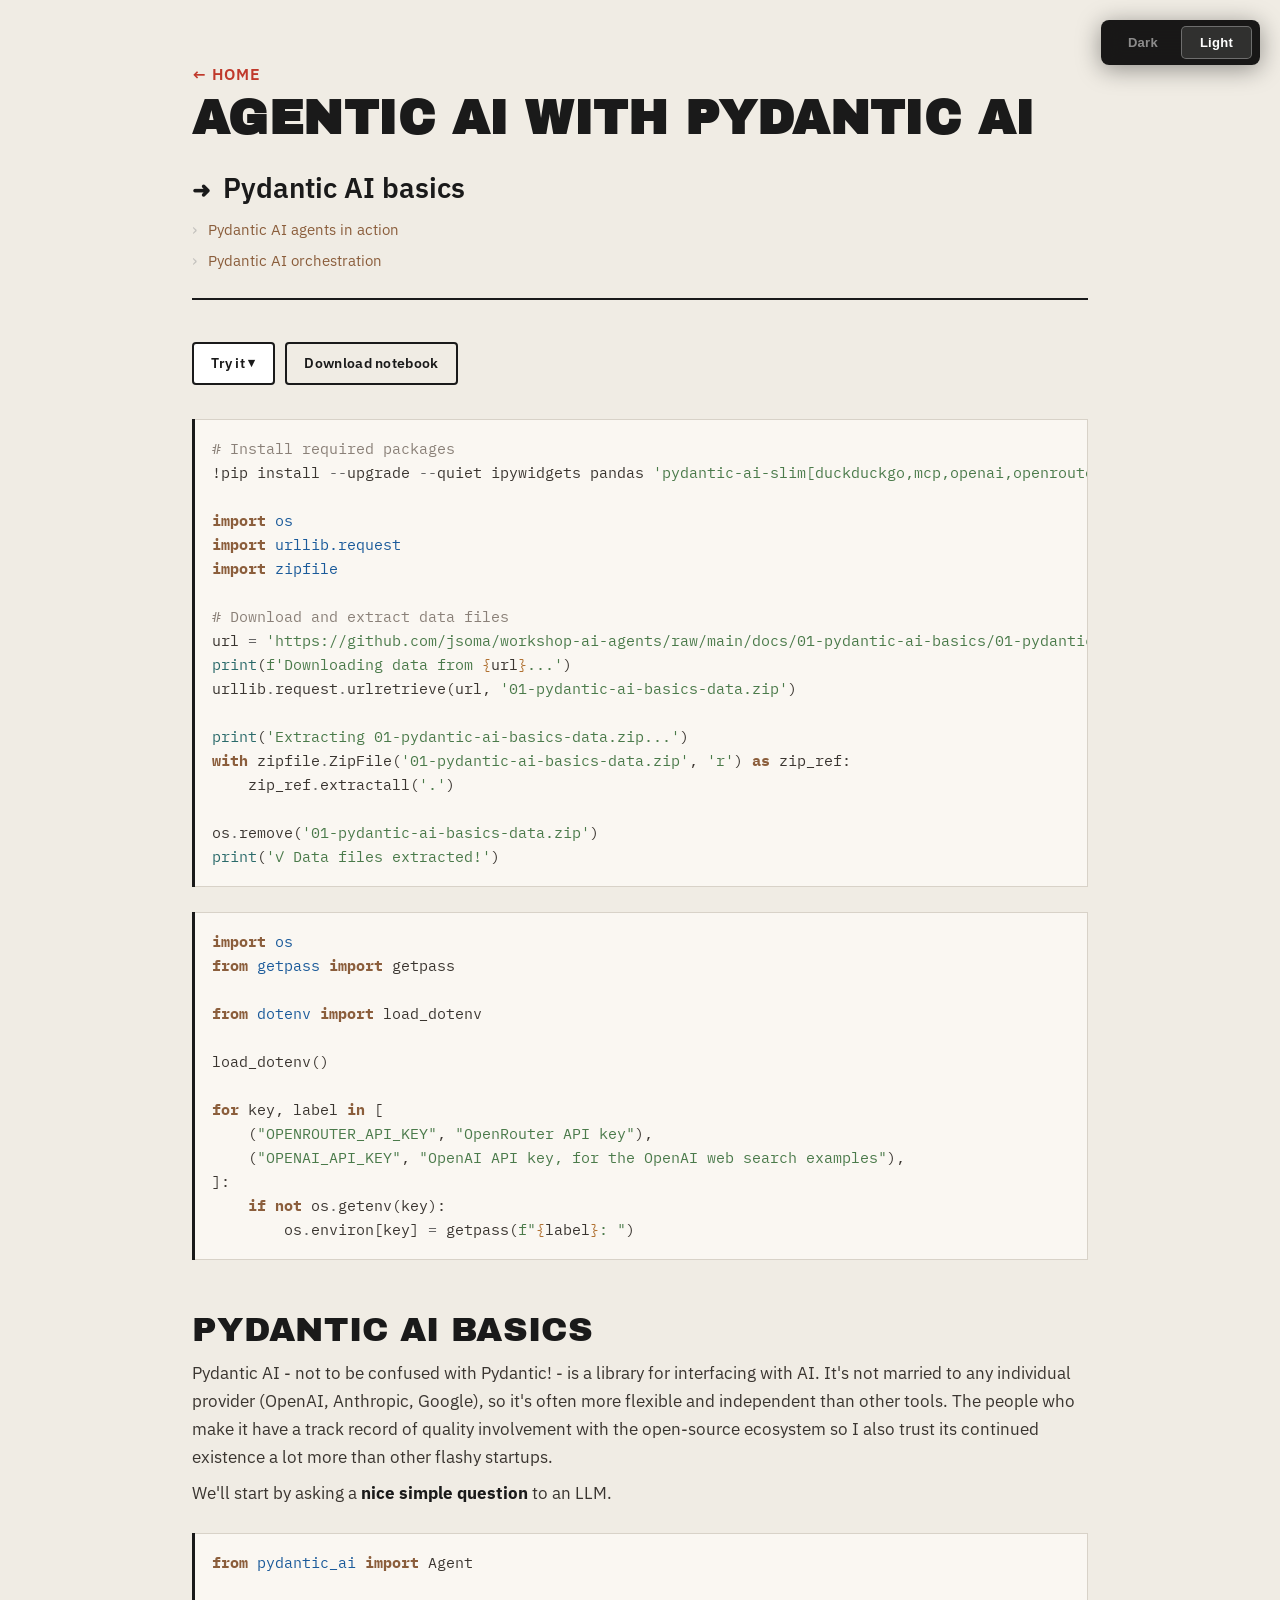
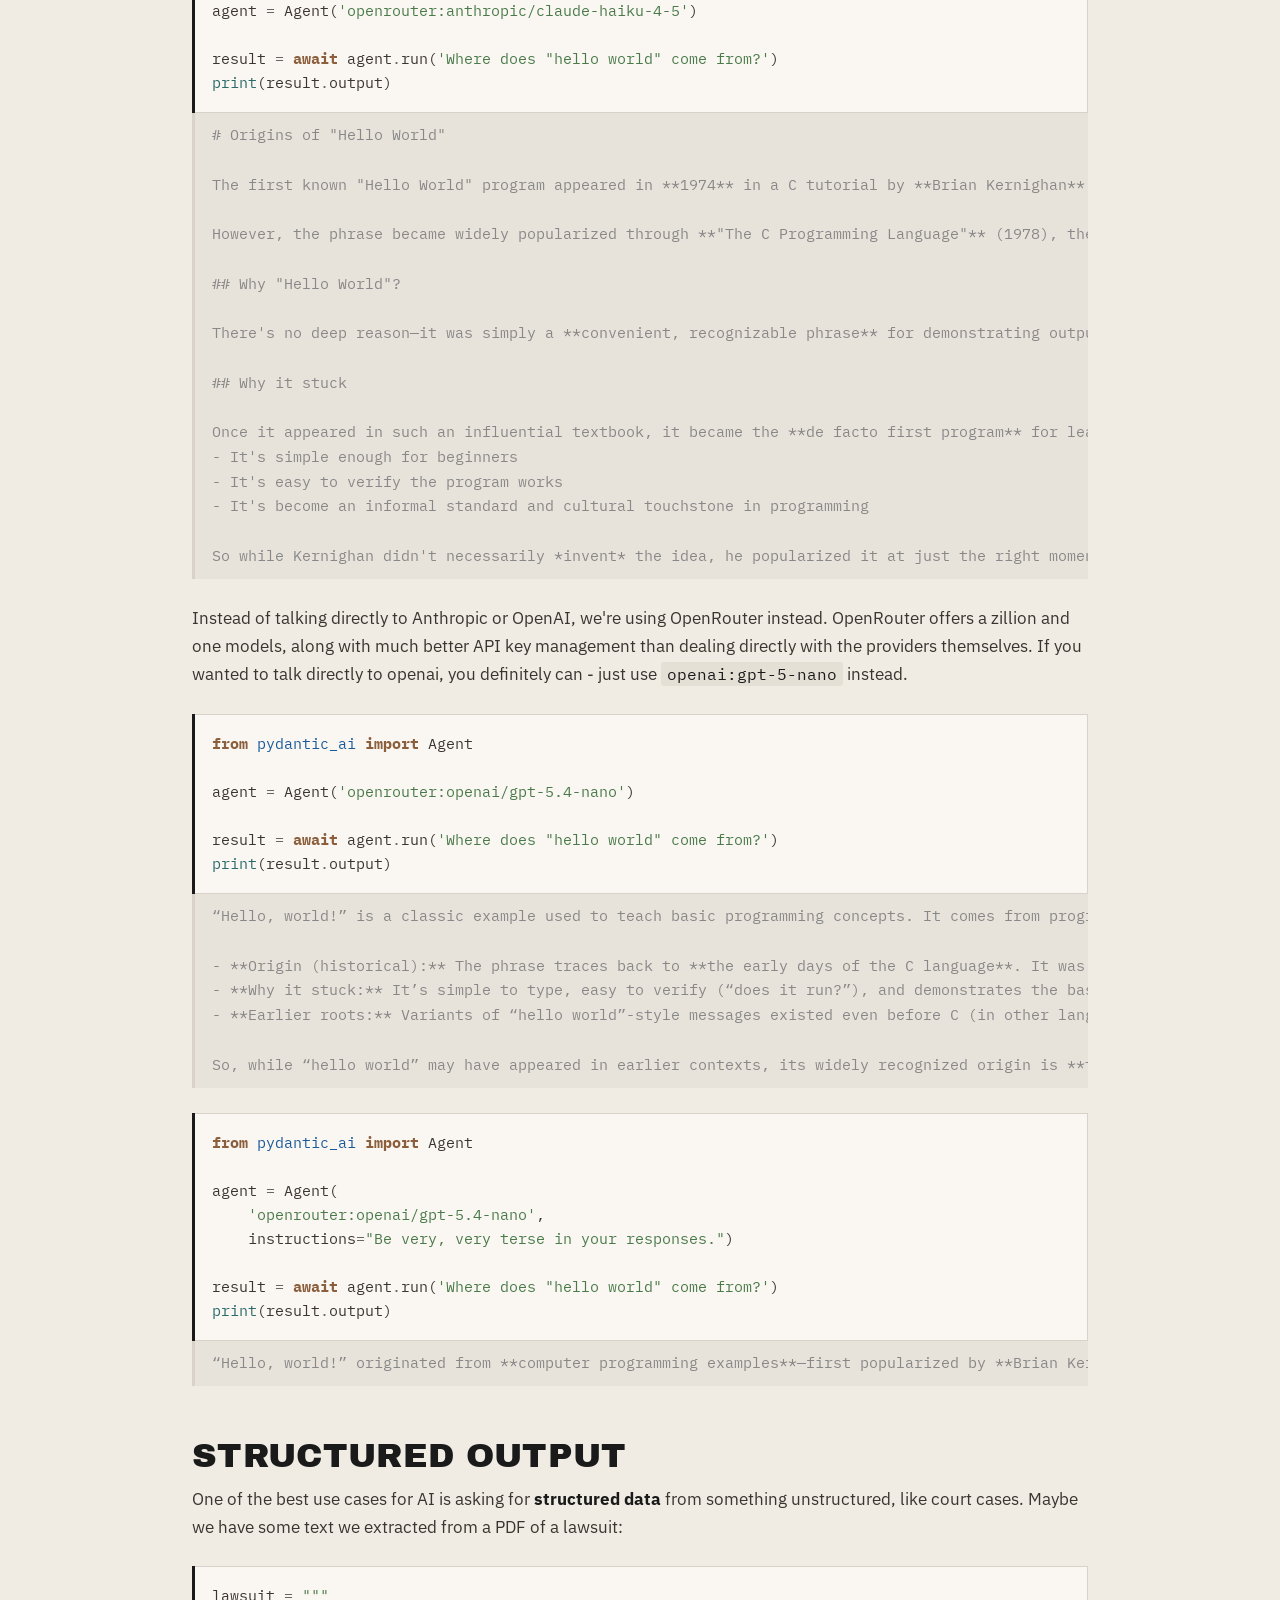
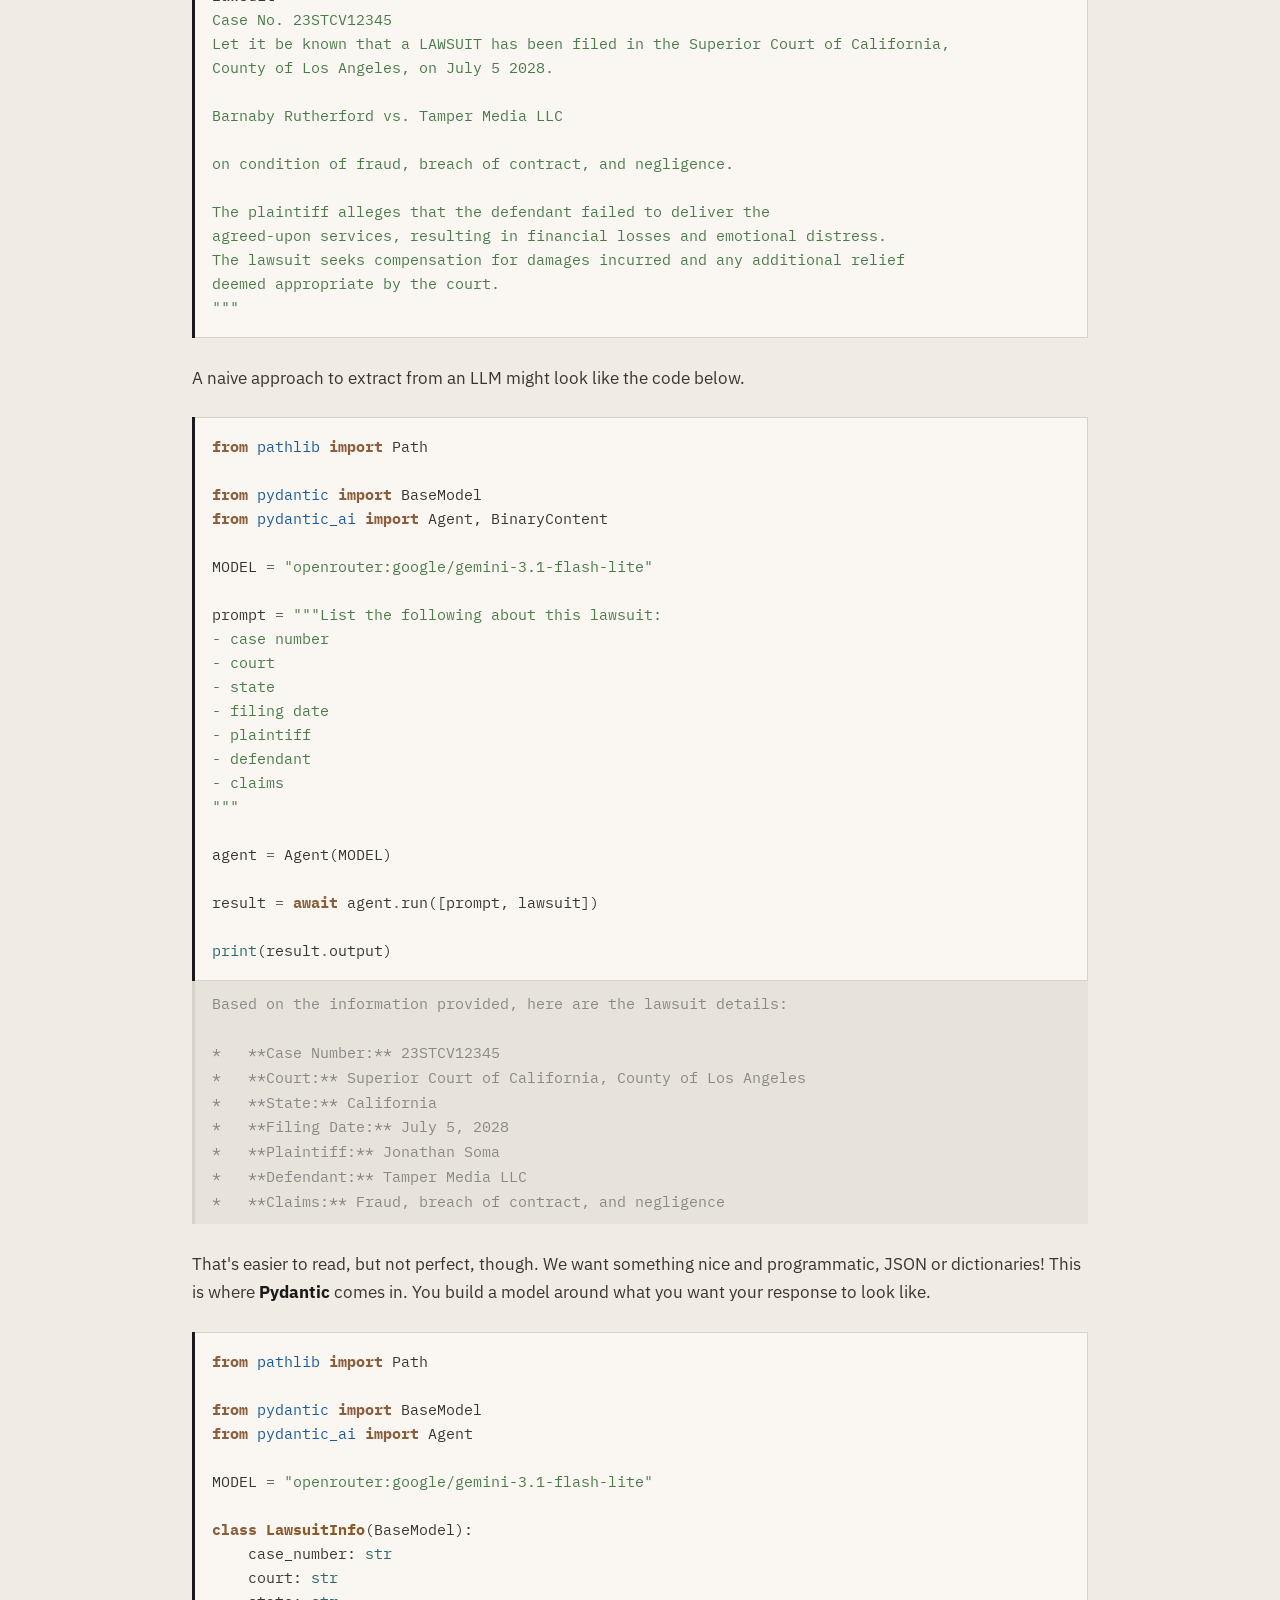
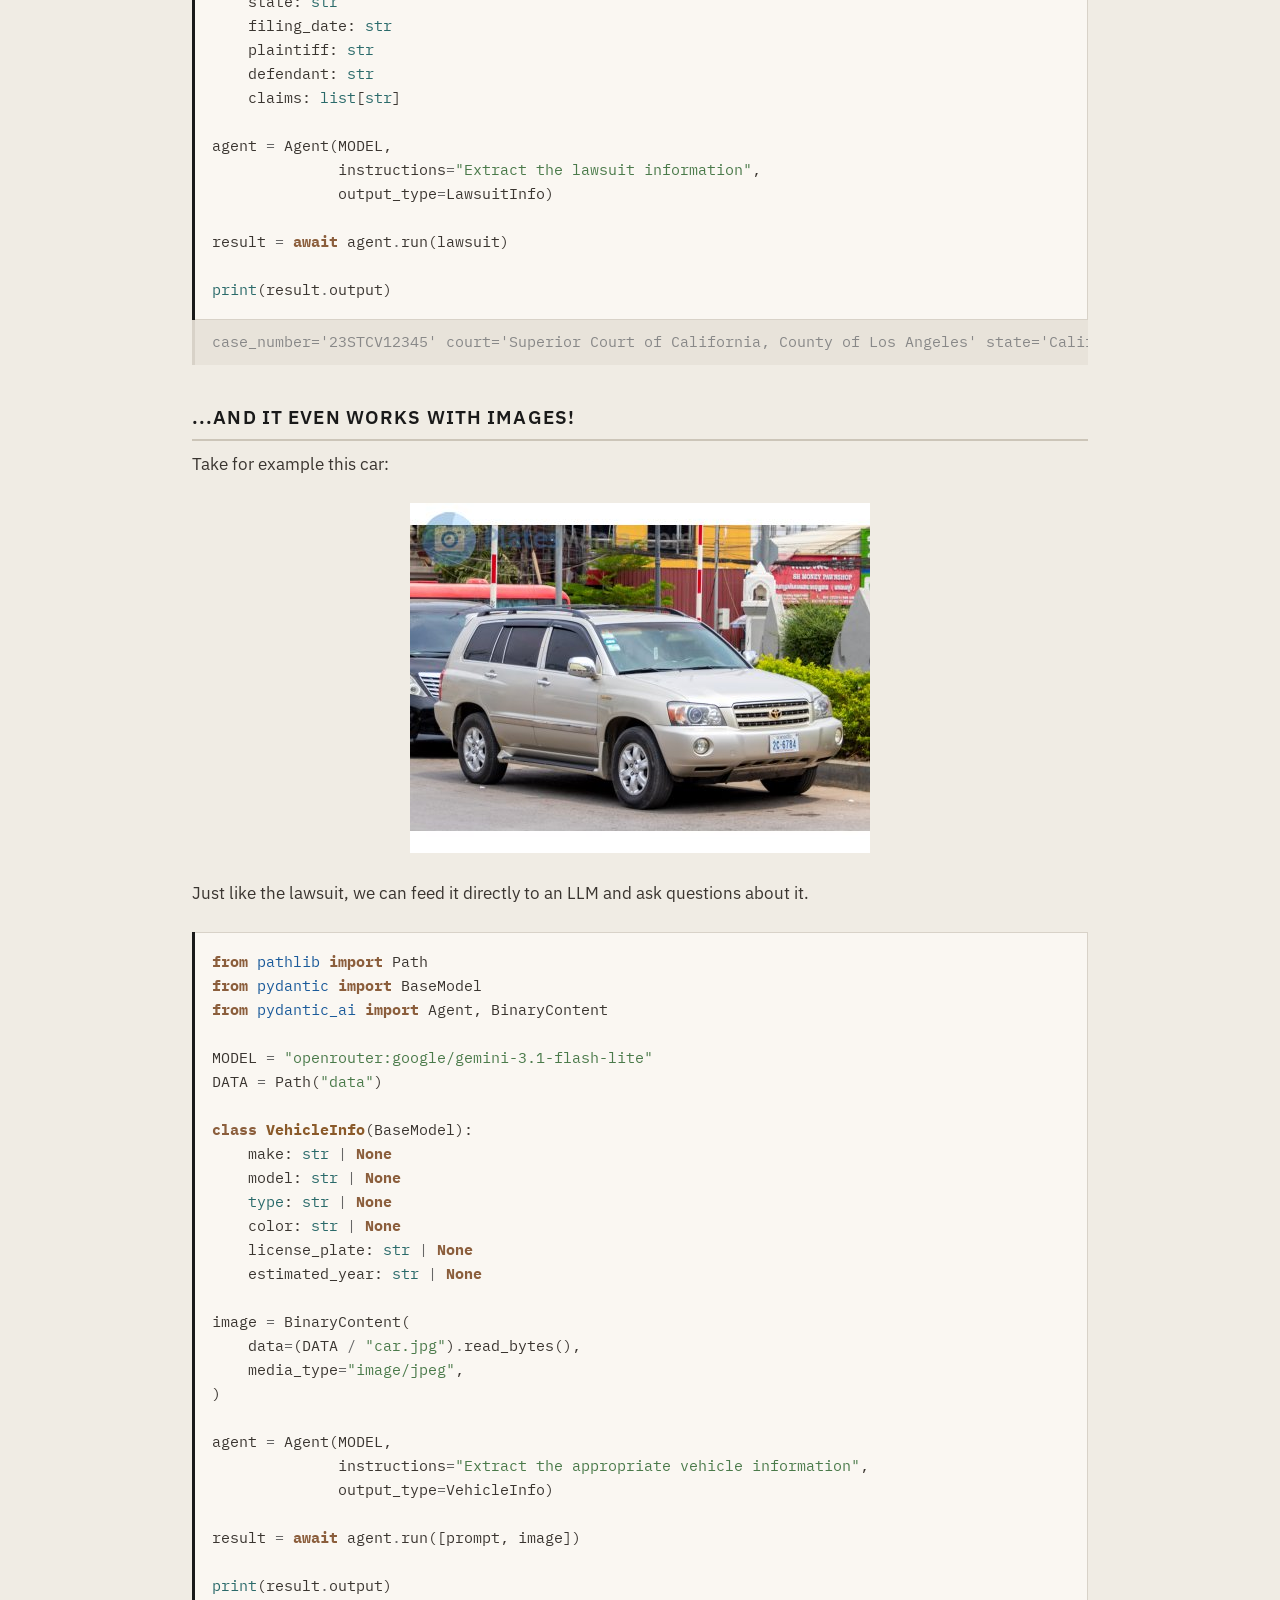
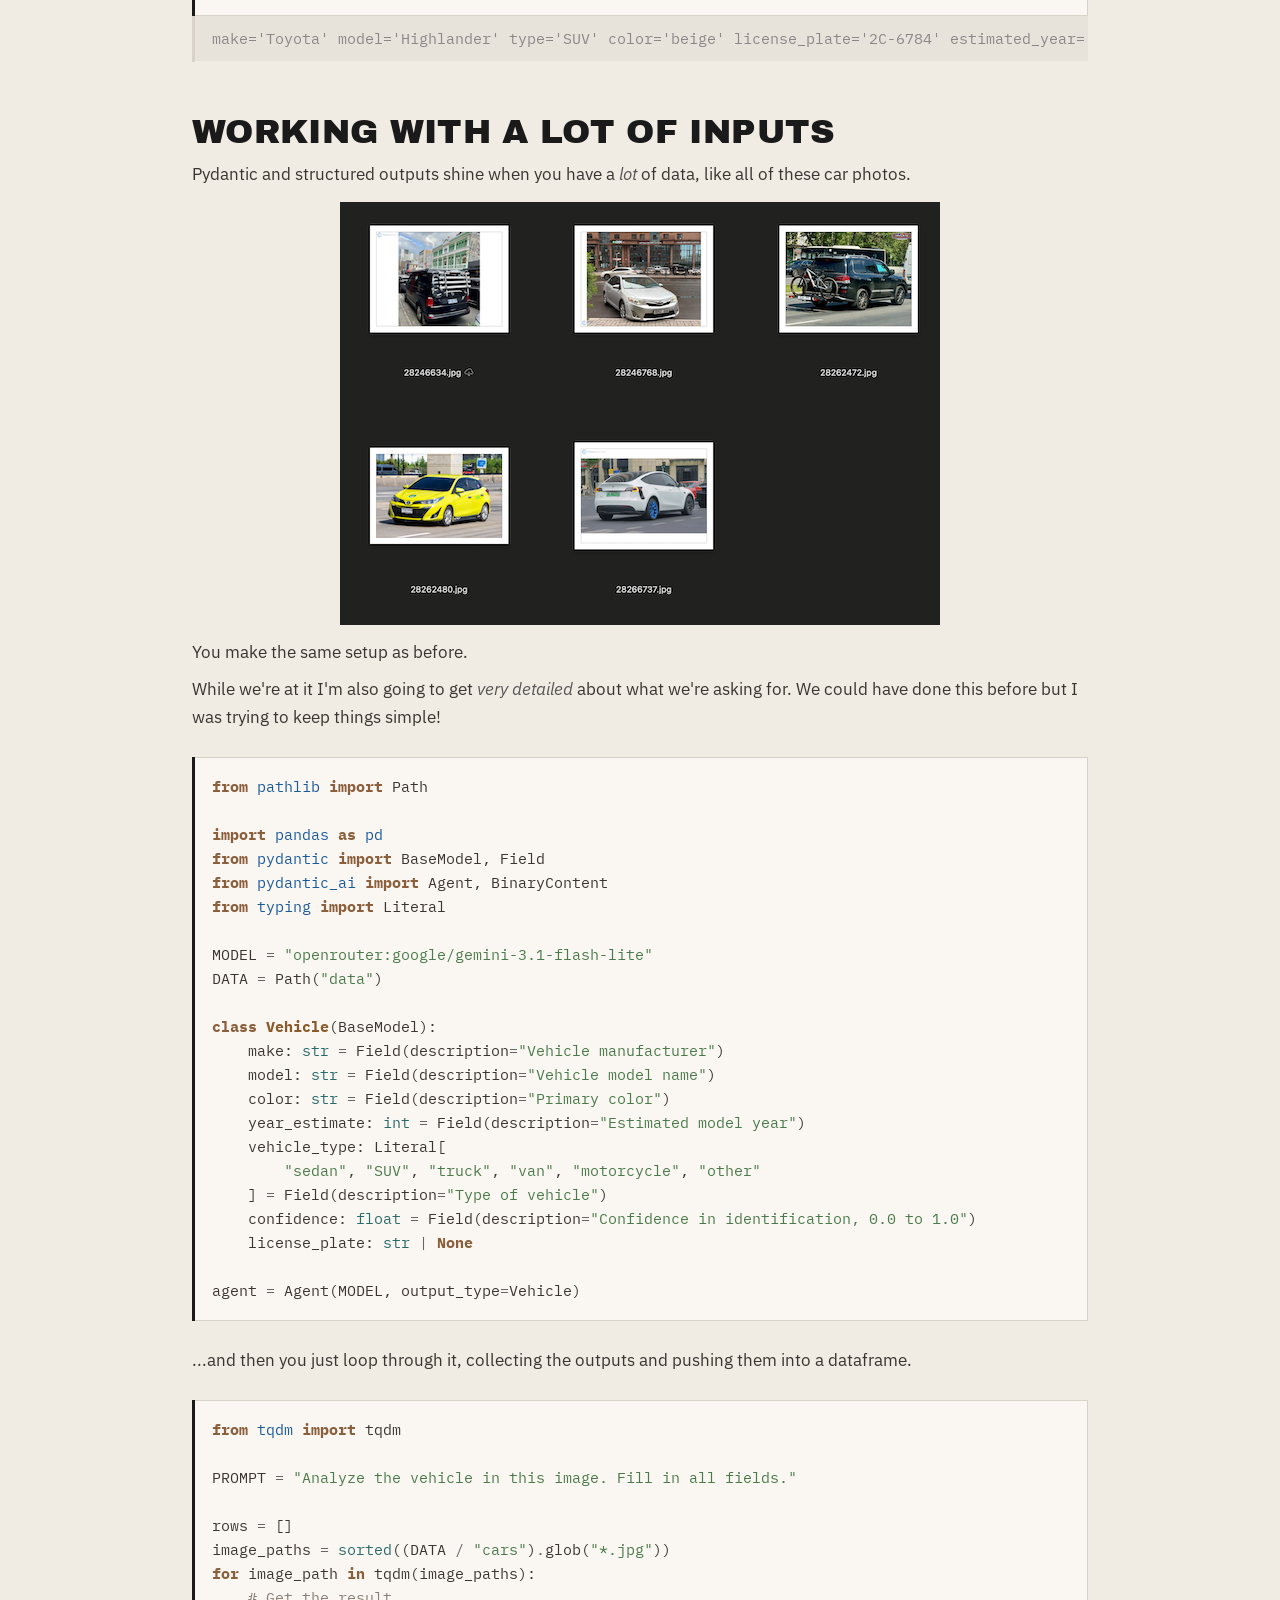
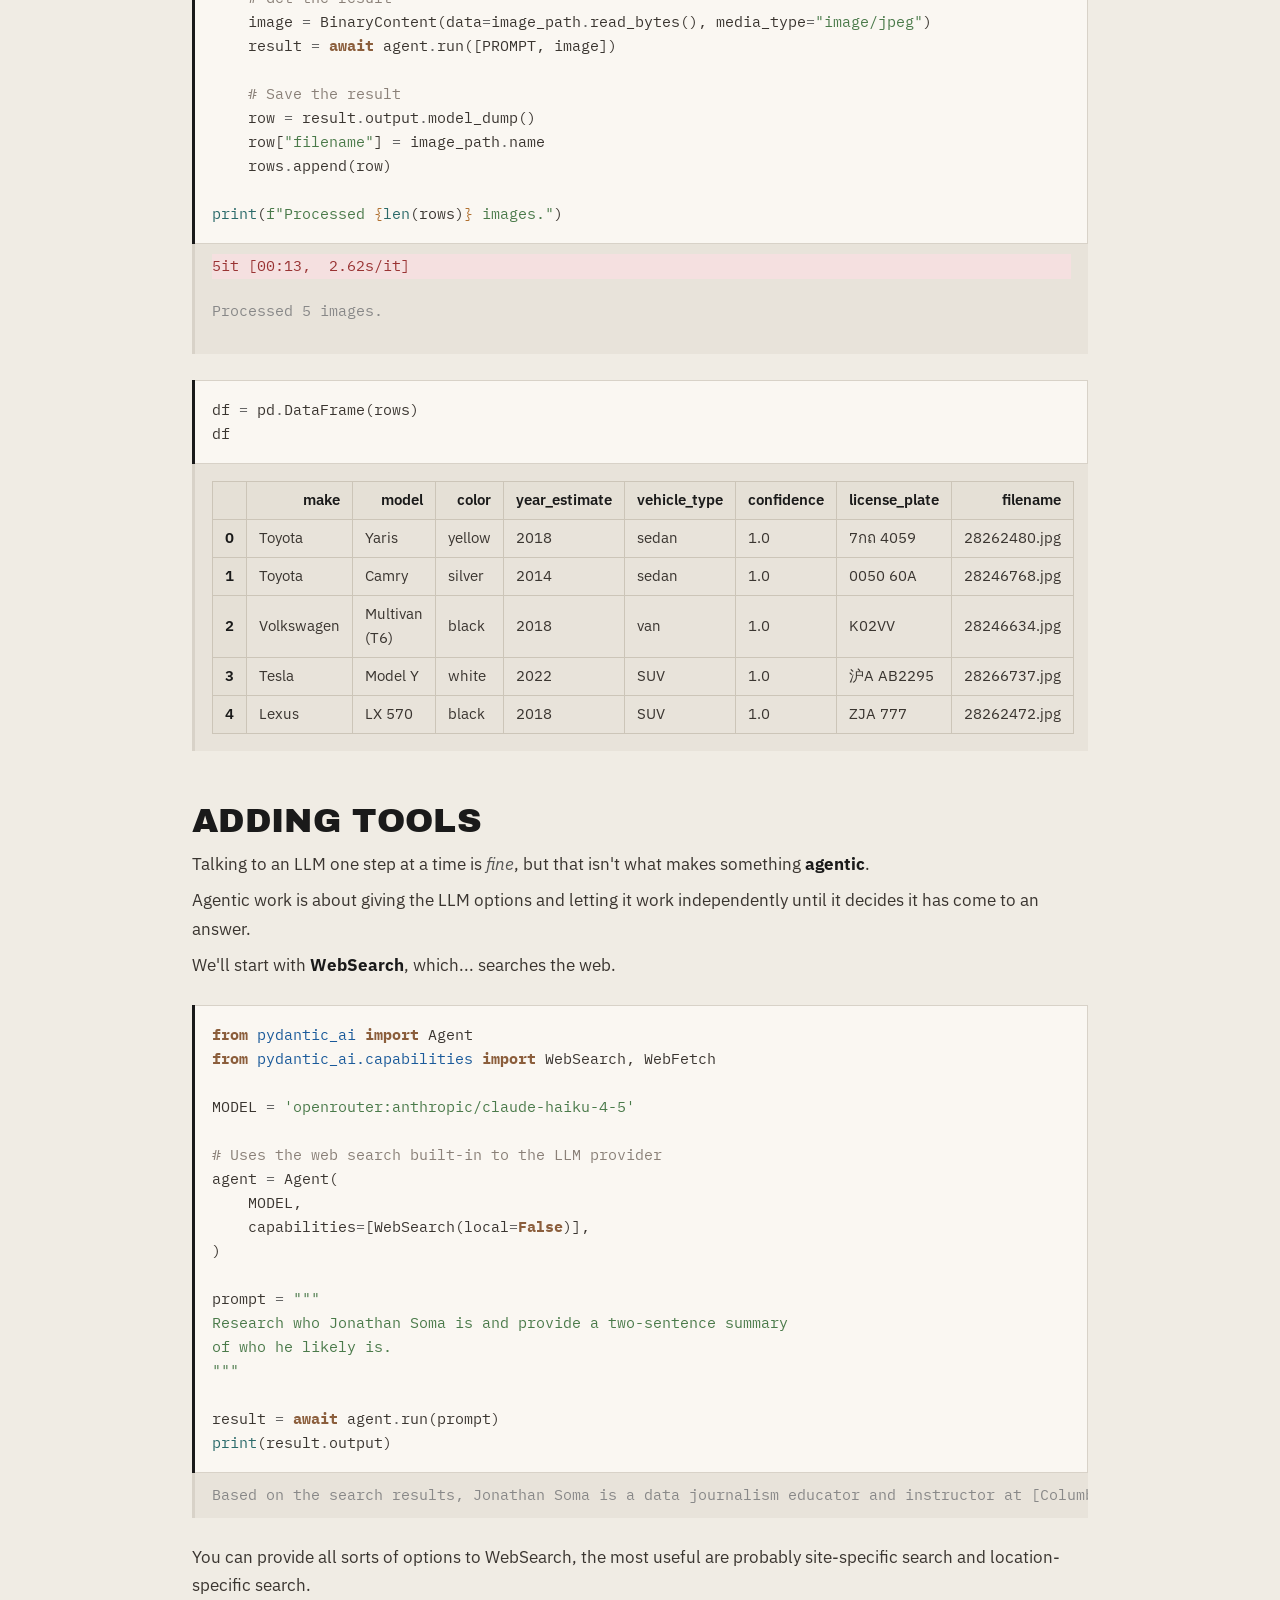
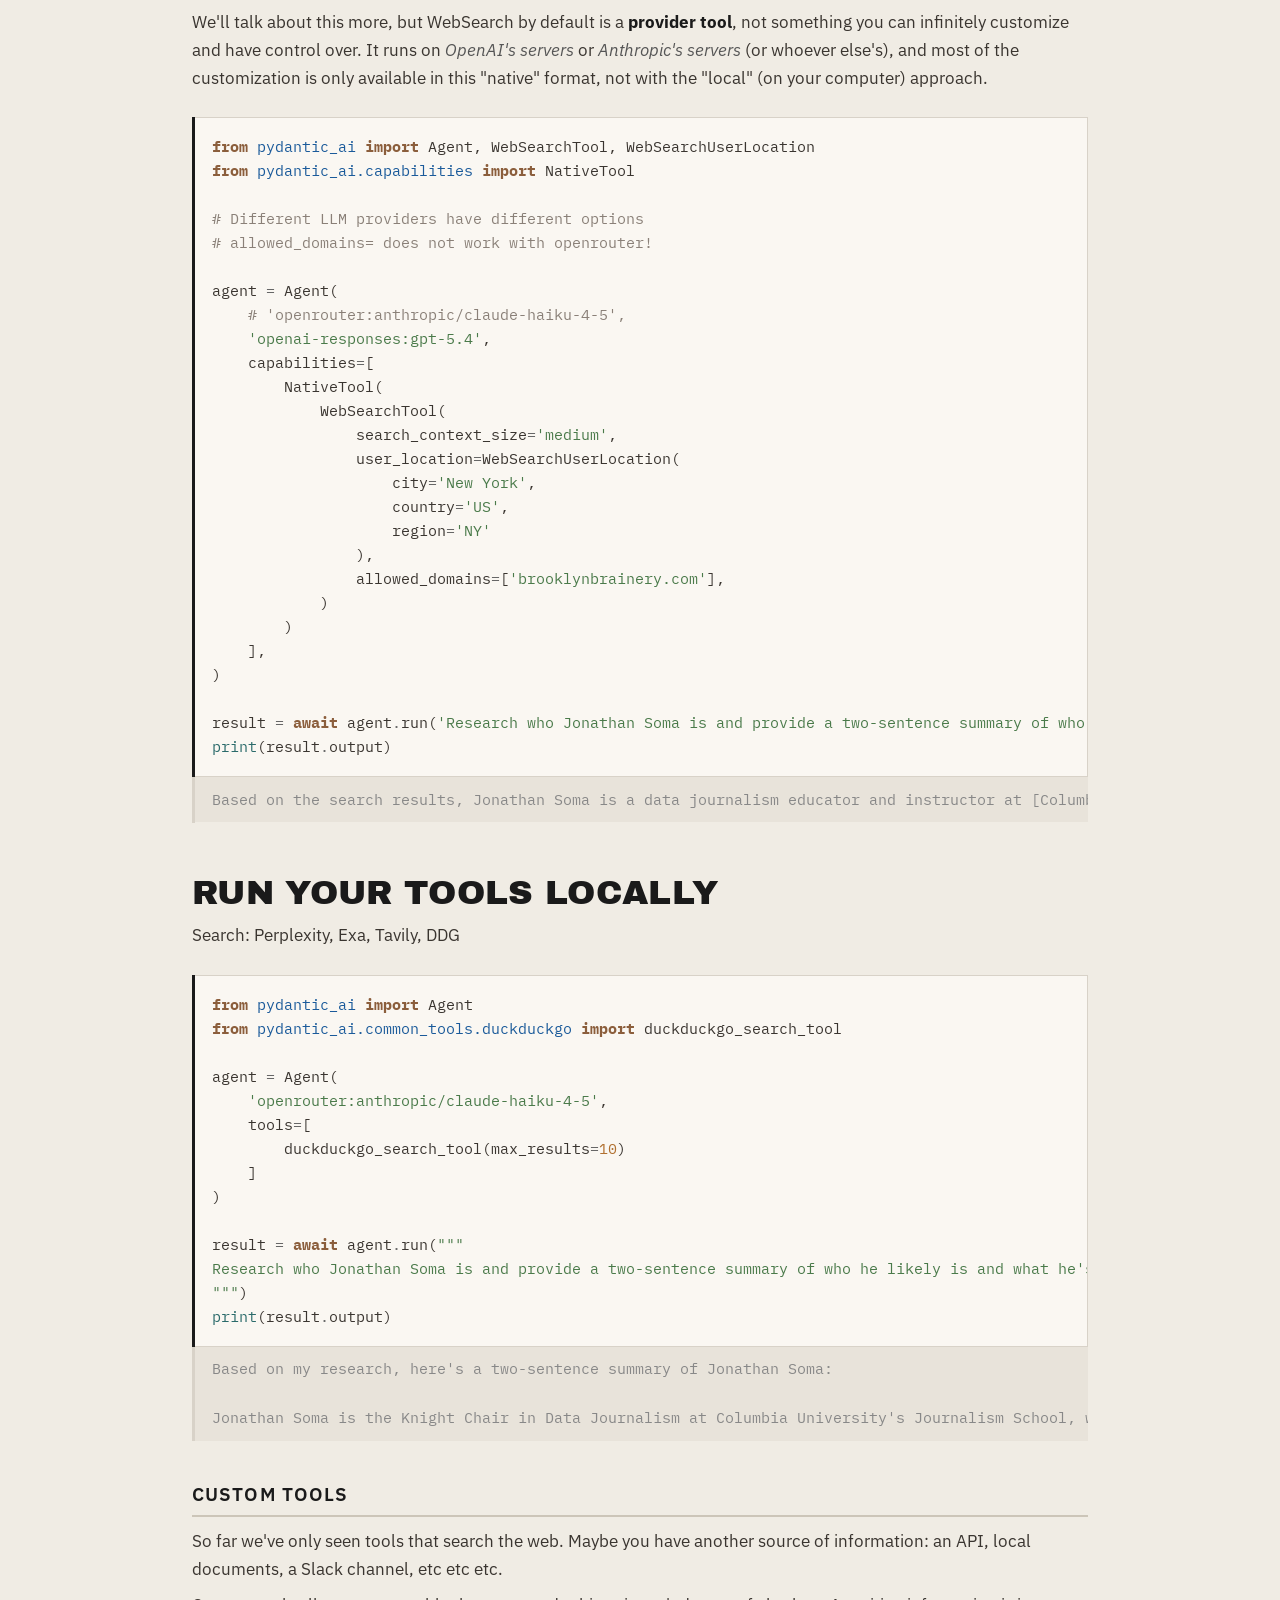
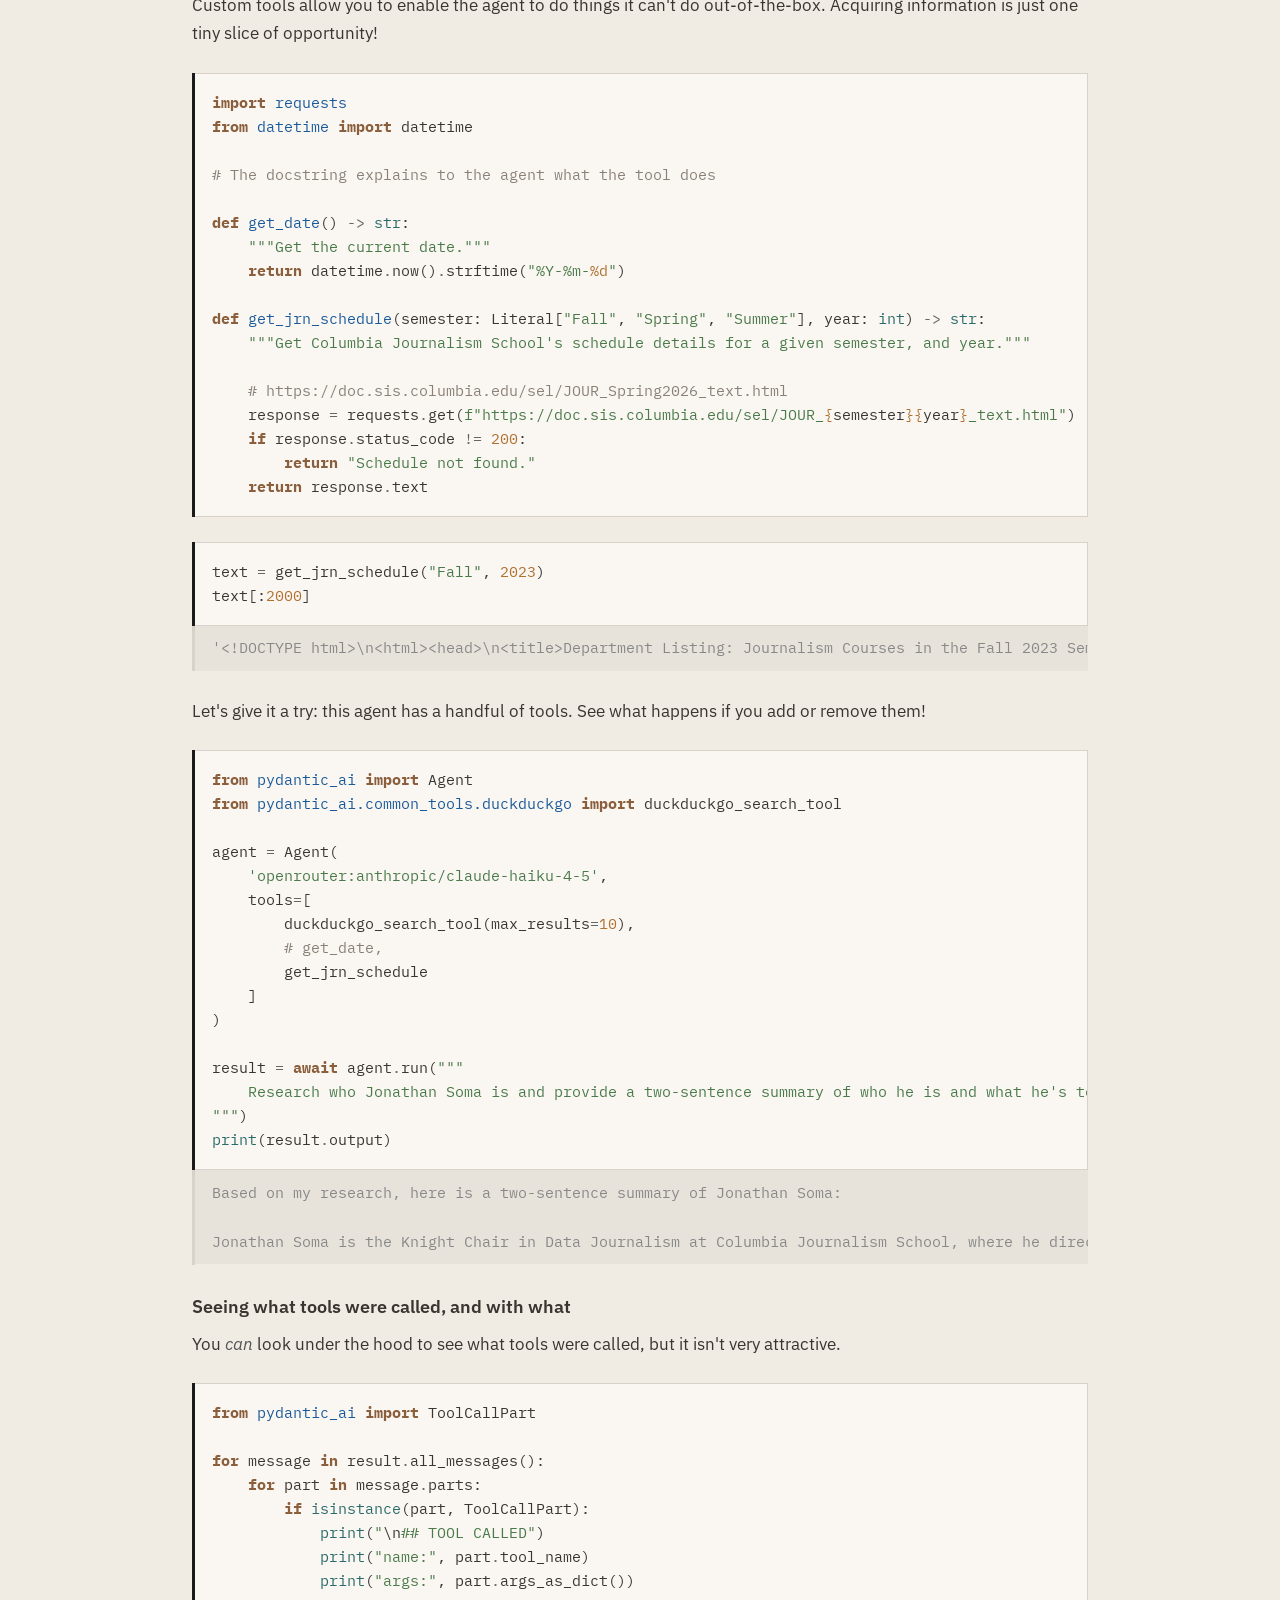
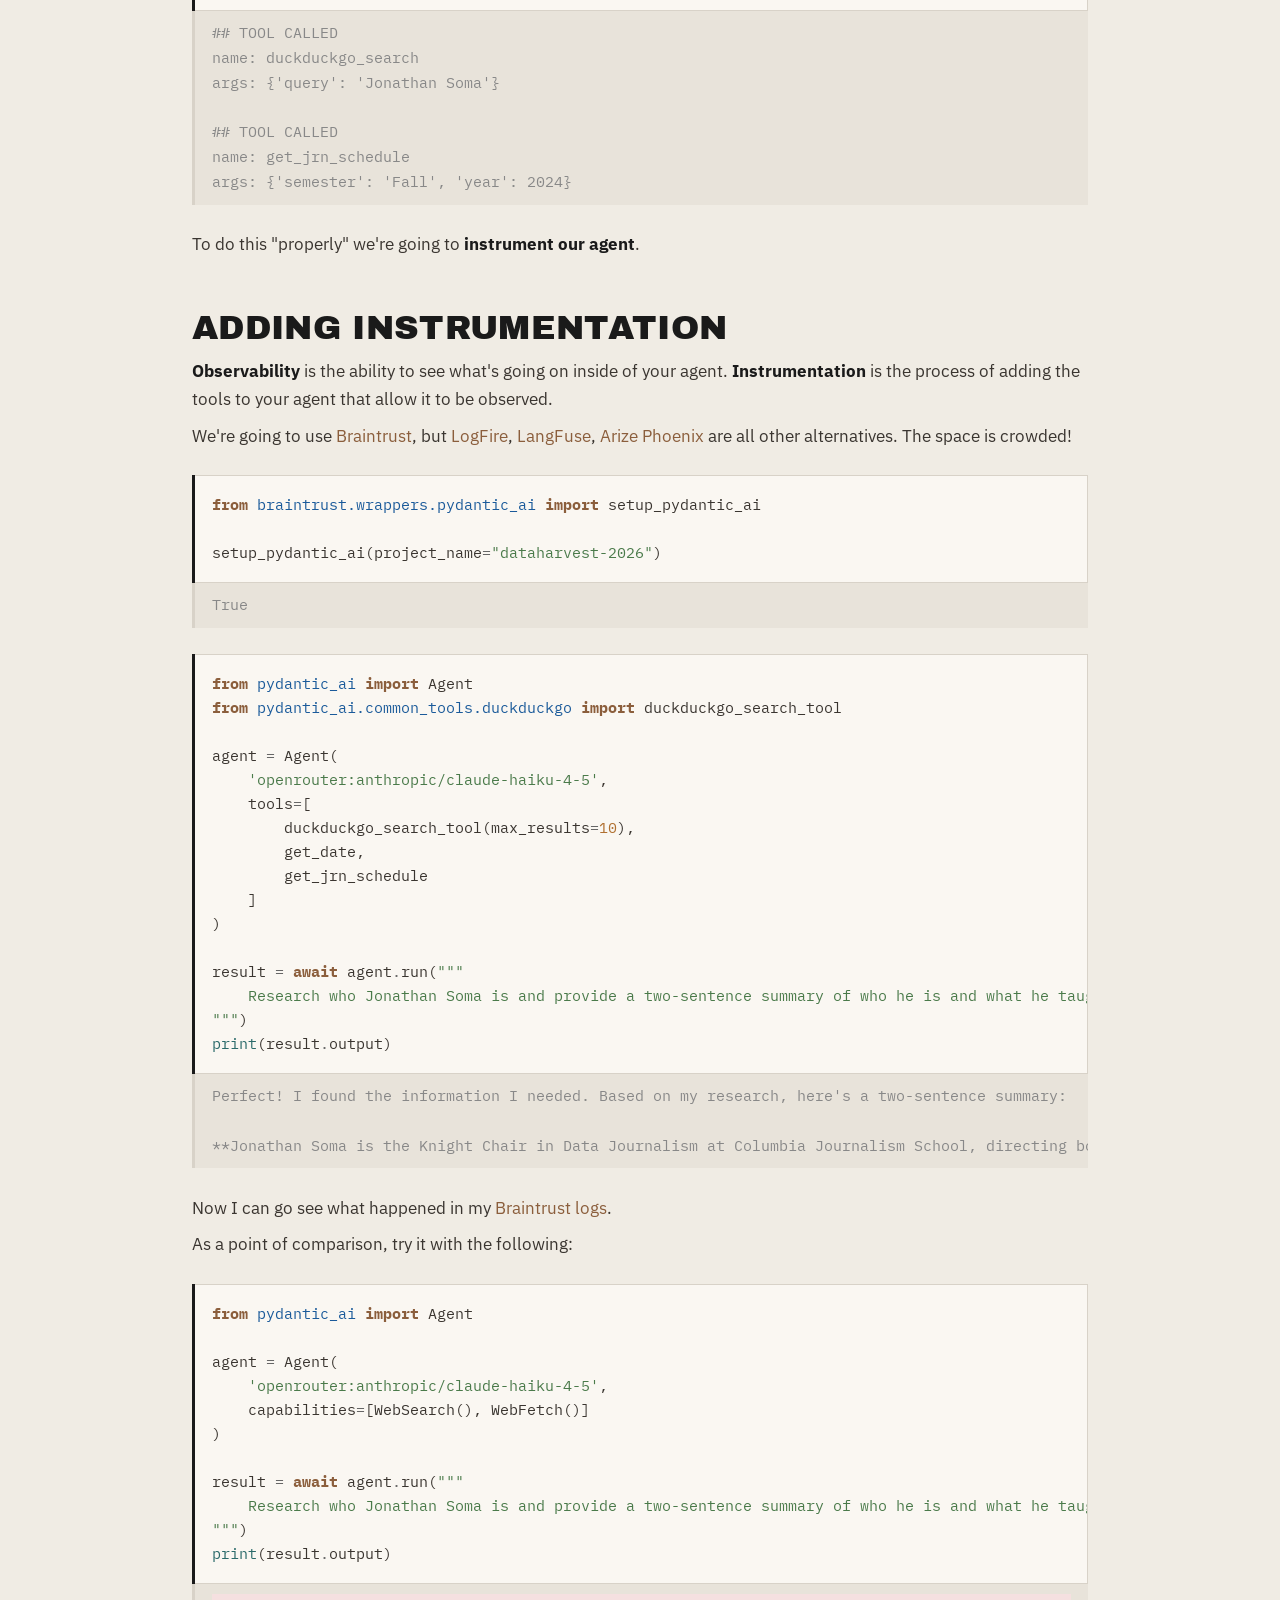
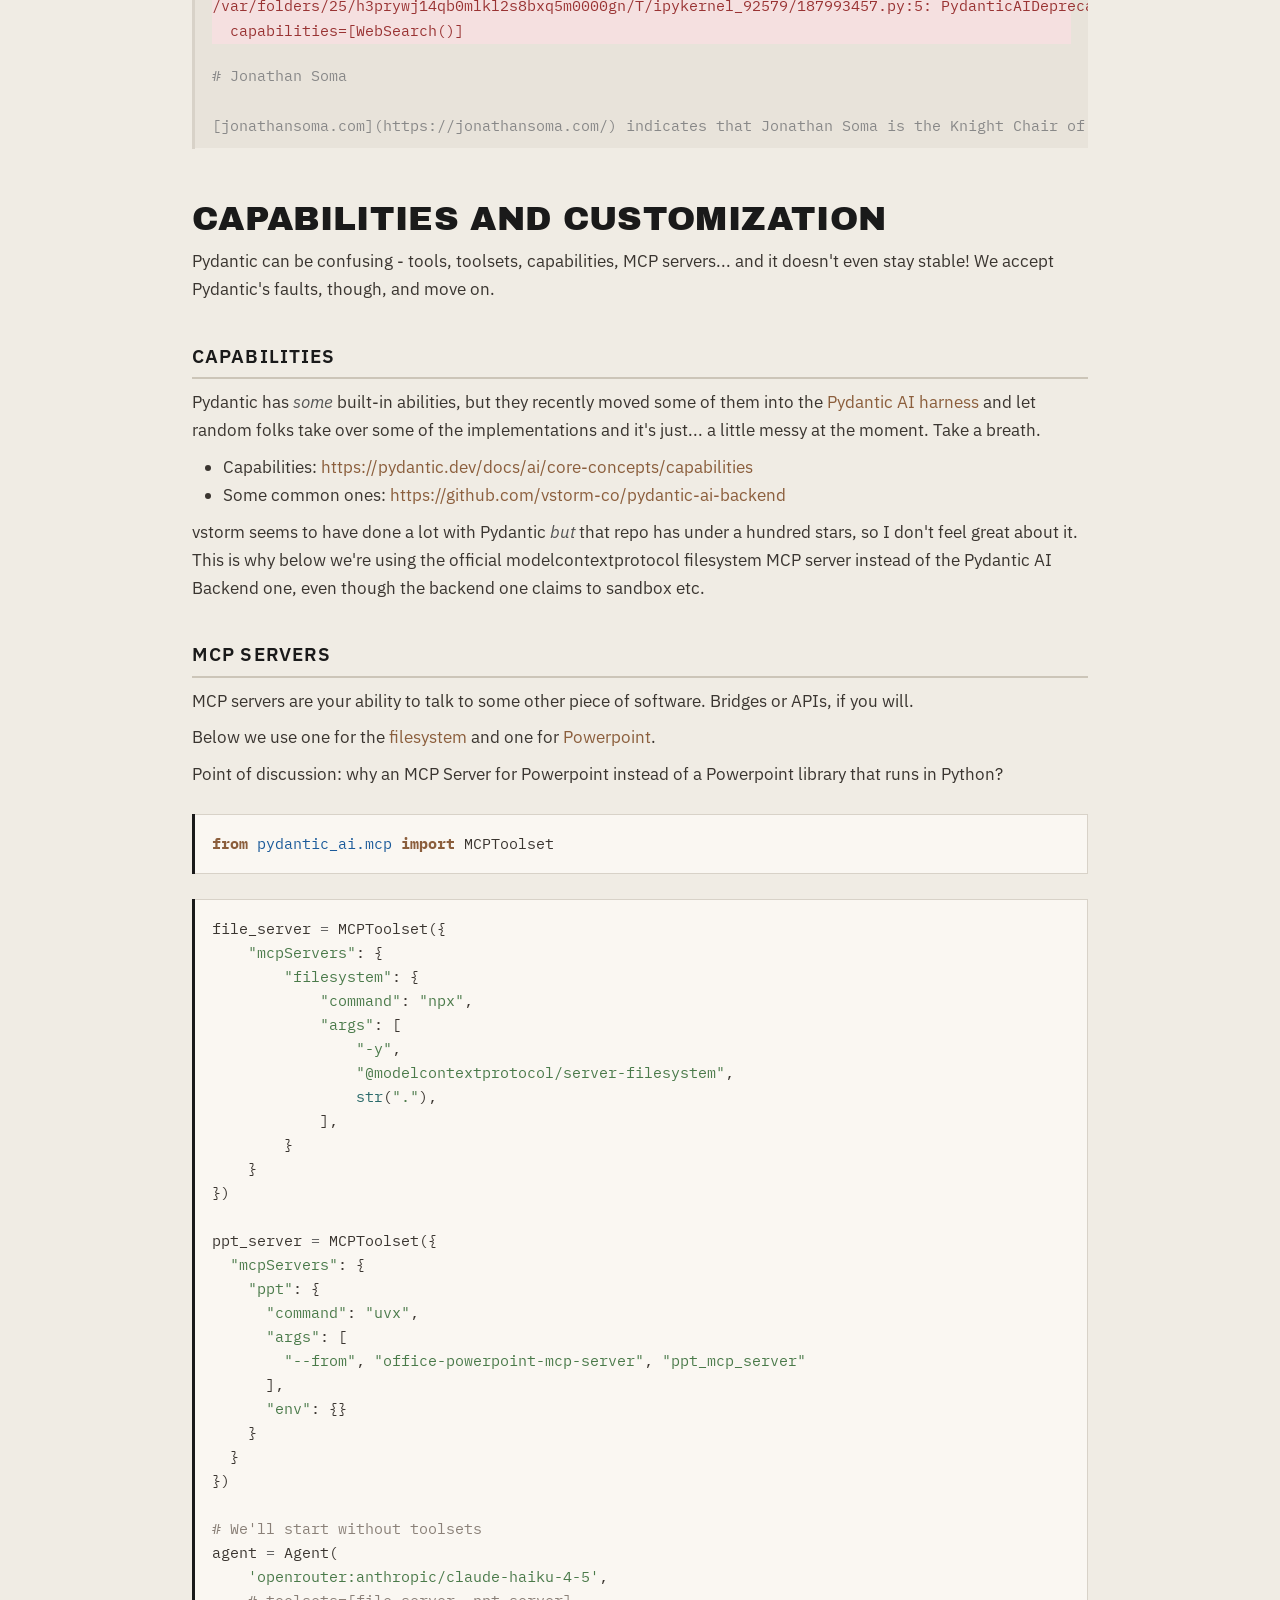
==== docs/01-pydantic-ai-basics/01-pydantic-ai-basics-ANSWERS.html @ 36f150ea "everything" ====
<!DOCTYPE html>
<html lang="en">
<head>
    <meta charset="utf-8">
    <meta name="viewport" content="width=device-width, initial-scale=1">
    <title>Pydantic AI basics</title>

    <link rel="preconnect" href="https://fonts.googleapis.com">
    <link rel="preconnect" href="https://fonts.gstatic.com" crossorigin>
    <link href="https://fonts.googleapis.com/css2?family=Playfair+Display:ital,wght@0,400;0,700;1,400;1,700&family=Source+Serif+4:ital,opsz,wght@0,8..60,400;0,8..60,600;1,8..60,400&family=Inter:wght@400;500;600&family=Archivo+Black&family=IBM+Plex+Mono:wght@400;500&family=IBM+Plex+Sans:wght@400;500;600&display=swap" rel="stylesheet">
    <link rel="stylesheet" href="../static/base.css">
    
<link rel="stylesheet" href="../static/read.css">

    <script>
    // Set theme before paint to avoid FOUC
    (function(){var s=localStorage.getItem('theme');var t=s||(window.matchMedia('(prefers-color-scheme: light)').matches?'light':'dark');document.documentElement.className='theme-'+(t==='dark'?'noir':'broadsheet');})();
    </script>
</head>
<body>

<div class="theme-switcher">
    <button class="active" onclick="setTheme('dark', this)">Dark</button>
    <button onclick="setTheme('light', this)">Light</button>
</div>

<div class="page">
    

<nav class="nb-topnav">
    <a href="../index.html" class="nb-topnav-home">&larr; Home</a>
    
    <div class="nb-topnav-title">Agentic AI with Pydantic AI</div>
    
    <ol class="nb-topnav-list">
        
        <li class="is-current">
            
            <span class="nb-topnav-current">Pydantic AI basics</span>
            
        </li>
        
        <li>
            
            <a href="../02-pydantic-ai-agents-in-action/02-pydantic-ai-agents-in-action-ANSWERS.html">Pydantic AI agents in action</a>
            
        </li>
        
        <li>
            
            <a href="../03-pydantic-ai-orchestration/03-pydantic-ai-orchestration-ANSWERS.html">Pydantic AI orchestration</a>
            
        </li>
        
    </ol>
</nav>



<div class="nb-actions">
    
    <details class="nb-try-menu">
        <summary class="nb-action-btn nb-action-colab">Try it</summary>
        <div class="nb-try-options">
            
            <a href="https://colab.research.google.com/github/jsoma/workshop-ai-agents/blob/main/docs/01-pydantic-ai-basics/01-pydantic-ai-basics-ANSWERS.ipynb" target="_blank" rel="noopener">Open in Colab</a>
            
            <a href="https://colab.research.google.com/github/jsoma/workshop-ai-agents/blob/main/docs/01-pydantic-ai-basics/01-pydantic-ai-basics.ipynb" target="_blank" rel="noopener">Colab (code-along)</a>
            
            <a href="https://codespaces.new/jsoma/workshop-ai-agents?ref=main" target="_blank" rel="noopener">Codespaces</a>
            
        </div>
    </details>
    
    
    <a href="01-pydantic-ai-basics-ANSWERS.ipynb" class="nb-action-btn nb-action-download" download>Download notebook</a>
    
</div>


<div class="cell border-box-sizing code_cell rendered" id="cell-id=bf8bd8f5">
<div class="input">
<div class="prompt input_prompt">In [ ]:</div>
<div class="inner_cell">
<div class="input_area">
<div class="highlight hl-ipython3"><pre><span></span><span class="c1"># Install required packages</span>
<span class="err">!</span><span class="n">pip</span> <span class="n">install</span> <span class="o">--</span><span class="n">upgrade</span> <span class="o">--</span><span class="n">quiet</span> <span class="n">ipywidgets</span> <span class="n">pandas</span> <span class="s1">'pydantic-ai-slim[duckduckgo,mcp,openai,openrouter,web-fetch]'</span> <span class="n">python</span><span class="o">-</span><span class="n">dotenv</span> <span class="n">braintrust</span> <span class="n">requests</span> <span class="n">tqdm</span>

<span class="kn">import</span><span class="w"> </span><span class="nn">os</span>
<span class="kn">import</span><span class="w"> </span><span class="nn">urllib.request</span>
<span class="kn">import</span><span class="w"> </span><span class="nn">zipfile</span>

<span class="c1"># Download and extract data files</span>
<span class="n">url</span> <span class="o">=</span> <span class="s1">'https://github.com/jsoma/workshop-ai-agents/raw/main/docs/01-pydantic-ai-basics/01-pydantic-ai-basics-data.zip'</span>
<span class="nb">print</span><span class="p">(</span><span class="sa">f</span><span class="s1">'Downloading data from </span><span class="si">{</span><span class="n">url</span><span class="si">}</span><span class="s1">...'</span><span class="p">)</span>
<span class="n">urllib</span><span class="o">.</span><span class="n">request</span><span class="o">.</span><span class="n">urlretrieve</span><span class="p">(</span><span class="n">url</span><span class="p">,</span> <span class="s1">'01-pydantic-ai-basics-data.zip'</span><span class="p">)</span>

<span class="nb">print</span><span class="p">(</span><span class="s1">'Extracting 01-pydantic-ai-basics-data.zip...'</span><span class="p">)</span>
<span class="k">with</span> <span class="n">zipfile</span><span class="o">.</span><span class="n">ZipFile</span><span class="p">(</span><span class="s1">'01-pydantic-ai-basics-data.zip'</span><span class="p">,</span> <span class="s1">'r'</span><span class="p">)</span> <span class="k">as</span> <span class="n">zip_ref</span><span class="p">:</span>
    <span class="n">zip_ref</span><span class="o">.</span><span class="n">extractall</span><span class="p">(</span><span class="s1">'.'</span><span class="p">)</span>

<span class="n">os</span><span class="o">.</span><span class="n">remove</span><span class="p">(</span><span class="s1">'01-pydantic-ai-basics-data.zip'</span><span class="p">)</span>
<span class="nb">print</span><span class="p">(</span><span class="s1">'✓ Data files extracted!'</span><span class="p">)</span>
</pre></div>
</div>
</div>
</div>
</div>
<div class="cell border-box-sizing code_cell rendered" id="cell-id=7e2a5490">
<div class="input">
<div class="prompt input_prompt">In [ ]:</div>
<div class="inner_cell">
<div class="input_area">
<div class="highlight hl-ipython3"><pre><span></span><span class="kn">import</span><span class="w"> </span><span class="nn">os</span>
<span class="kn">from</span><span class="w"> </span><span class="nn">getpass</span><span class="w"> </span><span class="kn">import</span> <span class="n">getpass</span>

<span class="kn">from</span><span class="w"> </span><span class="nn">dotenv</span><span class="w"> </span><span class="kn">import</span> <span class="n">load_dotenv</span>

<span class="n">load_dotenv</span><span class="p">()</span>

<span class="k">for</span> <span class="n">key</span><span class="p">,</span> <span class="n">label</span> <span class="ow">in</span> <span class="p">[</span>
    <span class="p">(</span><span class="s2">"OPENROUTER_API_KEY"</span><span class="p">,</span> <span class="s2">"OpenRouter API key"</span><span class="p">),</span>
    <span class="p">(</span><span class="s2">"OPENAI_API_KEY"</span><span class="p">,</span> <span class="s2">"OpenAI API key, for the OpenAI web search examples"</span><span class="p">),</span>
<span class="p">]:</span>
    <span class="k">if</span> <span class="ow">not</span> <span class="n">os</span><span class="o">.</span><span class="n">getenv</span><span class="p">(</span><span class="n">key</span><span class="p">):</span>
        <span class="n">os</span><span class="o">.</span><span class="n">environ</span><span class="p">[</span><span class="n">key</span><span class="p">]</span> <span class="o">=</span> <span class="n">getpass</span><span class="p">(</span><span class="sa">f</span><span class="s2">"</span><span class="si">{</span><span class="n">label</span><span class="si">}</span><span class="s2">: "</span><span class="p">)</span>
</pre></div>
</div>
</div>
</div>
</div>
<div class="cell border-box-sizing text_cell rendered" id="cell-id=6d6388ed"><div class="prompt input_prompt">
</div><div class="inner_cell">
<div class="text_cell_render border-box-sizing rendered_html">
<h1 id="Pydantic-AI-basics">Pydantic AI basics<a class="anchor-link" href="#Pydantic-AI-basics">¶</a></h1><p>Pydantic AI - not to be confused with Pydantic! - is a library for interfacing with AI. It's not married to any individual provider (OpenAI, Anthropic, Google), so it's often more flexible and independent than other tools. The people who make it have a track record of quality involvement with the open-source ecosystem so I also trust its continued existence a lot more than other flashy startups.</p>
<p>We'll start by asking a <strong>nice simple question</strong> to an LLM.</p>
</div>
</div>
</div>
<div class="cell border-box-sizing code_cell rendered" id="cell-id=8f45dd9f">
<div class="input">
<div class="prompt input_prompt">In [2]:</div>
<div class="inner_cell">
<div class="input_area">
<div class="highlight hl-ipython3"><pre><span></span><span class="kn">from</span><span class="w"> </span><span class="nn">pydantic_ai</span><span class="w"> </span><span class="kn">import</span> <span class="n">Agent</span>

<span class="n">agent</span> <span class="o">=</span> <span class="n">Agent</span><span class="p">(</span><span class="s1">'openrouter:anthropic/claude-haiku-4-5'</span><span class="p">)</span>

<span class="n">result</span> <span class="o">=</span> <span class="k">await</span> <span class="n">agent</span><span class="o">.</span><span class="n">run</span><span class="p">(</span><span class="s1">'Where does "hello world" come from?'</span><span class="p">)</span>  
<span class="nb">print</span><span class="p">(</span><span class="n">result</span><span class="o">.</span><span class="n">output</span><span class="p">)</span>
</pre></div>
</div>
</div>
</div>
<div class="output_wrapper">
<div class="output">
<div class="output_area">
<div class="prompt"></div>
<div class="output_subarea output_stream output_stdout output_text">
<pre># Origins of "Hello World"

The first known "Hello World" program appeared in **1974** in a C tutorial by **Brian Kernighan**. It was a simple program demonstrating how to print text.

However, the phrase became widely popularized through **"The C Programming Language"** (1978), the famous textbook co-written by Kernighan and Dennis Ritchie. This book became the standard reference for C, and their "Hello World" example was adopted by countless programming tutorials that followed.

## Why "Hello World"?

There's no deep reason—it was simply a **convenient, recognizable phrase** for demonstrating output. The choice was somewhat arbitrary, though it's friendly and memorable. Some suggest it may have been influenced by an earlier computer science paper that used "hello, world" casually, but the exact inspiration isn't definitively documented.

## Why it stuck

Once it appeared in such an influential textbook, it became the **de facto first program** for learning any new language. The tradition persists today because:
- It's simple enough for beginners
- It's easy to verify the program works
- It's become an informal standard and cultural touchstone in programming

So while Kernighan didn't necessarily *invent* the idea, he popularized it at just the right moment in computing history.
</pre>
</div>
</div>
</div>
</div>
</div>
<div class="cell border-box-sizing text_cell rendered" id="cell-id=69042a90"><div class="prompt input_prompt">
</div><div class="inner_cell">
<div class="text_cell_render border-box-sizing rendered_html">
<p>Instead of talking directly to Anthropic or OpenAI, we're using OpenRouter instead. OpenRouter offers a zillion and one models, along with much better API key management than dealing directly with the providers themselves. If you wanted to talk directly to openai, you definitely can - just use <code>openai:gpt-5-nano</code> instead.</p>
</div>
</div>
</div>
<div class="cell border-box-sizing code_cell rendered" id="cell-id=1a90e8b9">
<div class="input">
<div class="prompt input_prompt">In [3]:</div>
<div class="inner_cell">
<div class="input_area">
<div class="highlight hl-ipython3"><pre><span></span><span class="kn">from</span><span class="w"> </span><span class="nn">pydantic_ai</span><span class="w"> </span><span class="kn">import</span> <span class="n">Agent</span>

<span class="n">agent</span> <span class="o">=</span> <span class="n">Agent</span><span class="p">(</span><span class="s1">'openrouter:openai/gpt-5.4-nano'</span><span class="p">)</span>

<span class="n">result</span> <span class="o">=</span> <span class="k">await</span> <span class="n">agent</span><span class="o">.</span><span class="n">run</span><span class="p">(</span><span class="s1">'Where does "hello world" come from?'</span><span class="p">)</span>  
<span class="nb">print</span><span class="p">(</span><span class="n">result</span><span class="o">.</span><span class="n">output</span><span class="p">)</span>
</pre></div>
</div>
</div>
</div>
<div class="output_wrapper">
<div class="output">
<div class="output_area">
<div class="prompt"></div>
<div class="output_subarea output_stream output_stdout output_text">
<pre>“Hello, world!” is a classic example used to teach basic programming concepts. It comes from programming culture rather than a single modern invention.

- **Origin (historical):** The phrase traces back to **the early days of the C language**. It was popularized by **Brian Kernighan and Dennis Ritchie** in **the book _The C Programming Language_ (1978)**, which famously used the “Hello, world” program as the first example.
- **Why it stuck:** It’s simple to type, easy to verify (“does it run?”), and demonstrates the basic idea of producing output without requiring much prior knowledge.
- **Earlier roots:** Variants of “hello world”-style messages existed even before C (in other languages and tutorials), but **Kernighan &amp; Ritchie’s C book is what cemented it as the standard default example** for many languages.

So, while “hello world” may have appeared in earlier contexts, its widely recognized origin is **the C book (1978)** that made it the go-to beginner example.
</pre>
</div>
</div>
</div>
</div>
</div>
<div class="cell border-box-sizing code_cell rendered" id="cell-id=2109c098">
<div class="input">
<div class="prompt input_prompt">In [4]:</div>
<div class="inner_cell">
<div class="input_area">
<div class="highlight hl-ipython3"><pre><span></span><span class="kn">from</span><span class="w"> </span><span class="nn">pydantic_ai</span><span class="w"> </span><span class="kn">import</span> <span class="n">Agent</span>

<span class="n">agent</span> <span class="o">=</span> <span class="n">Agent</span><span class="p">(</span>
    <span class="s1">'openrouter:openai/gpt-5.4-nano'</span><span class="p">,</span>
    <span class="n">instructions</span><span class="o">=</span><span class="s2">"Be very, very terse in your responses."</span><span class="p">)</span>

<span class="n">result</span> <span class="o">=</span> <span class="k">await</span> <span class="n">agent</span><span class="o">.</span><span class="n">run</span><span class="p">(</span><span class="s1">'Where does "hello world" come from?'</span><span class="p">)</span>  
<span class="nb">print</span><span class="p">(</span><span class="n">result</span><span class="o">.</span><span class="n">output</span><span class="p">)</span>
</pre></div>
</div>
</div>
</div>
<div class="output_wrapper">
<div class="output">
<div class="output_area">
<div class="prompt"></div>
<div class="output_subarea output_stream output_stdout output_text">
<pre>“Hello, world!” originated from **computer programming examples**—first popularized by **Brian Kernighan** in the early **1970s** (notably in *The C Programming Language*, 1978). It became a standard phrase to demonstrate that a language/toolchain is working.
</pre>
</div>
</div>
</div>
</div>
</div>
<div class="cell border-box-sizing text_cell rendered" id="cell-id=d842463b"><div class="prompt input_prompt">
</div><div class="inner_cell">
<div class="text_cell_render border-box-sizing rendered_html">
<h1 id="Structured-output">Structured output<a class="anchor-link" href="#Structured-output">¶</a></h1><p>One of the best use cases for AI is asking for <strong>structured data</strong> from something unstructured, like court cases. Maybe we have some text we extracted from a PDF of a lawsuit:</p>
</div>
</div>
</div>
<div class="cell border-box-sizing code_cell rendered" id="cell-id=e0af40b1">
<div class="input">
<div class="prompt input_prompt">In [ ]:</div>
<div class="inner_cell">
<div class="input_area">
<div class="highlight hl-ipython3"><pre><span></span><span class="n">lawsuit</span> <span class="o">=</span> <span class="s2">"""</span>
<span class="s2">Case No. 23STCV12345</span>
<span class="s2">Let it be known that a LAWSUIT has been filed in the Superior Court of California,</span>
<span class="s2">County of Los Angeles, on July 5 2028.</span>

<span class="s2">Barnaby Rutherford vs. Tamper Media LLC</span>

<span class="s2">on condition of fraud, breach of contract, and negligence.</span>

<span class="s2">The plaintiff alleges that the defendant failed to deliver the</span>
<span class="s2">agreed-upon services, resulting in financial losses and emotional distress.</span>
<span class="s2">The lawsuit seeks compensation for damages incurred and any additional relief</span>
<span class="s2">deemed appropriate by the court.</span>
<span class="s2">"""</span>
</pre></div>
</div>
</div>
</div>
</div>
<div class="cell border-box-sizing text_cell rendered" id="cell-id=e26bd316"><div class="prompt input_prompt">
</div><div class="inner_cell">
<div class="text_cell_render border-box-sizing rendered_html">
<p>A naive approach to extract from an LLM might look like the code below.</p>
</div>
</div>
</div>
<div class="cell border-box-sizing code_cell rendered" id="cell-id=5bcb0ebf">
<div class="input">
<div class="prompt input_prompt">In [6]:</div>
<div class="inner_cell">
<div class="input_area">
<div class="highlight hl-ipython3"><pre><span></span><span class="kn">from</span><span class="w"> </span><span class="nn">pathlib</span><span class="w"> </span><span class="kn">import</span> <span class="n">Path</span>

<span class="kn">from</span><span class="w"> </span><span class="nn">pydantic</span><span class="w"> </span><span class="kn">import</span> <span class="n">BaseModel</span>
<span class="kn">from</span><span class="w"> </span><span class="nn">pydantic_ai</span><span class="w"> </span><span class="kn">import</span> <span class="n">Agent</span><span class="p">,</span> <span class="n">BinaryContent</span>

<span class="n">MODEL</span> <span class="o">=</span> <span class="s2">"openrouter:google/gemini-3.1-flash-lite"</span>

<span class="n">prompt</span> <span class="o">=</span> <span class="s2">"""List the following about this lawsuit:</span>
<span class="s2">- case number</span>
<span class="s2">- court</span>
<span class="s2">- state</span>
<span class="s2">- filing date</span>
<span class="s2">- plaintiff</span>
<span class="s2">- defendant</span>
<span class="s2">- claims</span>
<span class="s2">"""</span>

<span class="n">agent</span> <span class="o">=</span> <span class="n">Agent</span><span class="p">(</span><span class="n">MODEL</span><span class="p">)</span>

<span class="n">result</span> <span class="o">=</span> <span class="k">await</span> <span class="n">agent</span><span class="o">.</span><span class="n">run</span><span class="p">([</span><span class="n">prompt</span><span class="p">,</span> <span class="n">lawsuit</span><span class="p">])</span>

<span class="nb">print</span><span class="p">(</span><span class="n">result</span><span class="o">.</span><span class="n">output</span><span class="p">)</span>
</pre></div>
</div>
</div>
</div>
<div class="output_wrapper">
<div class="output">
<div class="output_area">
<div class="prompt"></div>
<div class="output_subarea output_stream output_stdout output_text">
<pre>Based on the information provided, here are the lawsuit details:

*   **Case Number:** 23STCV12345
*   **Court:** Superior Court of California, County of Los Angeles
*   **State:** California
*   **Filing Date:** July 5, 2028
*   **Plaintiff:** Jonathan Soma
*   **Defendant:** Tamper Media LLC
*   **Claims:** Fraud, breach of contract, and negligence
</pre>
</div>
</div>
</div>
</div>
</div>
<div class="cell border-box-sizing text_cell rendered" id="cell-id=41008291"><div class="prompt input_prompt">
</div><div class="inner_cell">
<div class="text_cell_render border-box-sizing rendered_html">
<p>That's easier to read, but not perfect, though. We want something nice and programmatic, JSON or dictionaries! This is where <strong>Pydantic</strong> comes in. You build a model around what you want your response to look like.</p>
</div>
</div>
</div>
<div class="cell border-box-sizing code_cell rendered" id="cell-id=53ba55e0">
<div class="input">
<div class="prompt input_prompt">In [7]:</div>
<div class="inner_cell">
<div class="input_area">
<div class="highlight hl-ipython3"><pre><span></span><span class="kn">from</span><span class="w"> </span><span class="nn">pathlib</span><span class="w"> </span><span class="kn">import</span> <span class="n">Path</span>

<span class="kn">from</span><span class="w"> </span><span class="nn">pydantic</span><span class="w"> </span><span class="kn">import</span> <span class="n">BaseModel</span>
<span class="kn">from</span><span class="w"> </span><span class="nn">pydantic_ai</span><span class="w"> </span><span class="kn">import</span> <span class="n">Agent</span>

<span class="n">MODEL</span> <span class="o">=</span> <span class="s2">"openrouter:google/gemini-3.1-flash-lite"</span>

<span class="k">class</span><span class="w"> </span><span class="nc">LawsuitInfo</span><span class="p">(</span><span class="n">BaseModel</span><span class="p">):</span>
    <span class="n">case_number</span><span class="p">:</span> <span class="nb">str</span>
    <span class="n">court</span><span class="p">:</span> <span class="nb">str</span>
    <span class="n">state</span><span class="p">:</span> <span class="nb">str</span>
    <span class="n">filing_date</span><span class="p">:</span> <span class="nb">str</span>
    <span class="n">plaintiff</span><span class="p">:</span> <span class="nb">str</span>
    <span class="n">defendant</span><span class="p">:</span> <span class="nb">str</span>
    <span class="n">claims</span><span class="p">:</span> <span class="nb">list</span><span class="p">[</span><span class="nb">str</span><span class="p">]</span>

<span class="n">agent</span> <span class="o">=</span> <span class="n">Agent</span><span class="p">(</span><span class="n">MODEL</span><span class="p">,</span>
              <span class="n">instructions</span><span class="o">=</span><span class="s2">"Extract the lawsuit information"</span><span class="p">,</span>
              <span class="n">output_type</span><span class="o">=</span><span class="n">LawsuitInfo</span><span class="p">)</span>

<span class="n">result</span> <span class="o">=</span> <span class="k">await</span> <span class="n">agent</span><span class="o">.</span><span class="n">run</span><span class="p">(</span><span class="n">lawsuit</span><span class="p">)</span>

<span class="nb">print</span><span class="p">(</span><span class="n">result</span><span class="o">.</span><span class="n">output</span><span class="p">)</span>
</pre></div>
</div>
</div>
</div>
<div class="output_wrapper">
<div class="output">
<div class="output_area">
<div class="prompt"></div>
<div class="output_subarea output_stream output_stdout output_text">
<pre>case_number='23STCV12345' court='Superior Court of California, County of Los Angeles' state='California' filing_date='July 5 2028' plaintiff='Jonathan Soma' defendant='Tamper Media LLC' claims=['fraud', 'breach of contract', 'negligence']
</pre>
</div>
</div>
</div>
</div>
</div>
<div class="cell border-box-sizing text_cell rendered" id="cell-id=ed545440"><div class="prompt input_prompt">
</div><div class="inner_cell">
<div class="text_cell_render border-box-sizing rendered_html">
<h2 id="...and-it-even-works-with-images!">...and it even works with images!<a class="anchor-link" href="#...and-it-even-works-with-images!">¶</a></h2><p>Take for example this car:</p>
</div>
</div>
</div>
<div class="cell border-box-sizing text_cell rendered" id="cell-id=0f31a24a"><div class="prompt input_prompt">
</div><div class="inner_cell">
<div class="text_cell_render border-box-sizing rendered_html">
<img alt="No description has been provided for this image" src="data/car.jpg"/>
</div>
</div>
</div>
<div class="cell border-box-sizing text_cell rendered" id="cell-id=6c75dbcd"><div class="prompt input_prompt">
</div><div class="inner_cell">
<div class="text_cell_render border-box-sizing rendered_html">
<p>Just like the lawsuit, we can feed it directly to an LLM and ask questions about it.</p>
</div>
</div>
</div>
<div class="cell border-box-sizing code_cell rendered" id="cell-id=631a9dc4">
<div class="input">
<div class="prompt input_prompt">In [8]:</div>
<div class="inner_cell">
<div class="input_area">
<div class="highlight hl-ipython3"><pre><span></span><span class="kn">from</span><span class="w"> </span><span class="nn">pathlib</span><span class="w"> </span><span class="kn">import</span> <span class="n">Path</span>
<span class="kn">from</span><span class="w"> </span><span class="nn">pydantic</span><span class="w"> </span><span class="kn">import</span> <span class="n">BaseModel</span>
<span class="kn">from</span><span class="w"> </span><span class="nn">pydantic_ai</span><span class="w"> </span><span class="kn">import</span> <span class="n">Agent</span><span class="p">,</span> <span class="n">BinaryContent</span>

<span class="n">MODEL</span> <span class="o">=</span> <span class="s2">"openrouter:google/gemini-3.1-flash-lite"</span>
<span class="n">DATA</span> <span class="o">=</span> <span class="n">Path</span><span class="p">(</span><span class="s2">"data"</span><span class="p">)</span>

<span class="k">class</span><span class="w"> </span><span class="nc">VehicleInfo</span><span class="p">(</span><span class="n">BaseModel</span><span class="p">):</span>
    <span class="n">make</span><span class="p">:</span> <span class="nb">str</span> <span class="o">|</span> <span class="kc">None</span>
    <span class="n">model</span><span class="p">:</span> <span class="nb">str</span> <span class="o">|</span> <span class="kc">None</span>
    <span class="nb">type</span><span class="p">:</span> <span class="nb">str</span> <span class="o">|</span> <span class="kc">None</span>
    <span class="n">color</span><span class="p">:</span> <span class="nb">str</span> <span class="o">|</span> <span class="kc">None</span>
    <span class="n">license_plate</span><span class="p">:</span> <span class="nb">str</span> <span class="o">|</span> <span class="kc">None</span>
    <span class="n">estimated_year</span><span class="p">:</span> <span class="nb">str</span> <span class="o">|</span> <span class="kc">None</span>

<span class="n">image</span> <span class="o">=</span> <span class="n">BinaryContent</span><span class="p">(</span>
    <span class="n">data</span><span class="o">=</span><span class="p">(</span><span class="n">DATA</span> <span class="o">/</span> <span class="s2">"car.jpg"</span><span class="p">)</span><span class="o">.</span><span class="n">read_bytes</span><span class="p">(),</span>
    <span class="n">media_type</span><span class="o">=</span><span class="s2">"image/jpeg"</span><span class="p">,</span>
<span class="p">)</span>

<span class="n">agent</span> <span class="o">=</span> <span class="n">Agent</span><span class="p">(</span><span class="n">MODEL</span><span class="p">,</span> 
              <span class="n">instructions</span><span class="o">=</span><span class="s2">"Extract the appropriate vehicle information"</span><span class="p">,</span>
              <span class="n">output_type</span><span class="o">=</span><span class="n">VehicleInfo</span><span class="p">)</span>

<span class="n">result</span> <span class="o">=</span> <span class="k">await</span> <span class="n">agent</span><span class="o">.</span><span class="n">run</span><span class="p">([</span><span class="n">prompt</span><span class="p">,</span> <span class="n">image</span><span class="p">])</span>

<span class="nb">print</span><span class="p">(</span><span class="n">result</span><span class="o">.</span><span class="n">output</span><span class="p">)</span>
</pre></div>
</div>
</div>
</div>
<div class="output_wrapper">
<div class="output">
<div class="output_area">
<div class="prompt"></div>
<div class="output_subarea output_stream output_stdout output_text">
<pre>make='Toyota' model='Highlander' type='SUV' color='beige' license_plate='2C-6784' estimated_year='2004-2007'
</pre>
</div>
</div>
</div>
</div>
</div>
<div class="cell border-box-sizing text_cell rendered" id="cell-id=d9878162"><div class="prompt input_prompt">
</div><div class="inner_cell">
<div class="text_cell_render border-box-sizing rendered_html">
<h1 id="Working-with-a-lot-of-inputs">Working with a lot of inputs<a class="anchor-link" href="#Working-with-a-lot-of-inputs">¶</a></h1><p>Pydantic and structured outputs shine when you have a <em>lot</em> of data, like all of these car photos.</p>
<img alt="No description has been provided for this image" src="data/cars.png"/>
<p>You make the same setup as before.</p>
<blockquote>
<p>While we're at it I'm also going to get <em>very detailed</em> about what we're asking for. We could have done this before but I was trying to keep things simple!</p>
</blockquote>
</div>
</div>
</div>
<div class="cell border-box-sizing code_cell rendered" id="cell-id=89c98019">
<div class="input">
<div class="prompt input_prompt">In [9]:</div>
<div class="inner_cell">
<div class="input_area">
<div class="highlight hl-ipython3"><pre><span></span><span class="kn">from</span><span class="w"> </span><span class="nn">pathlib</span><span class="w"> </span><span class="kn">import</span> <span class="n">Path</span>

<span class="kn">import</span><span class="w"> </span><span class="nn">pandas</span><span class="w"> </span><span class="k">as</span><span class="w"> </span><span class="nn">pd</span>
<span class="kn">from</span><span class="w"> </span><span class="nn">pydantic</span><span class="w"> </span><span class="kn">import</span> <span class="n">BaseModel</span><span class="p">,</span> <span class="n">Field</span>
<span class="kn">from</span><span class="w"> </span><span class="nn">pydantic_ai</span><span class="w"> </span><span class="kn">import</span> <span class="n">Agent</span><span class="p">,</span> <span class="n">BinaryContent</span>
<span class="kn">from</span><span class="w"> </span><span class="nn">typing</span><span class="w"> </span><span class="kn">import</span> <span class="n">Literal</span>

<span class="n">MODEL</span> <span class="o">=</span> <span class="s2">"openrouter:google/gemini-3.1-flash-lite"</span>
<span class="n">DATA</span> <span class="o">=</span> <span class="n">Path</span><span class="p">(</span><span class="s2">"data"</span><span class="p">)</span>

<span class="k">class</span><span class="w"> </span><span class="nc">Vehicle</span><span class="p">(</span><span class="n">BaseModel</span><span class="p">):</span>
    <span class="n">make</span><span class="p">:</span> <span class="nb">str</span> <span class="o">=</span> <span class="n">Field</span><span class="p">(</span><span class="n">description</span><span class="o">=</span><span class="s2">"Vehicle manufacturer"</span><span class="p">)</span>
    <span class="n">model</span><span class="p">:</span> <span class="nb">str</span> <span class="o">=</span> <span class="n">Field</span><span class="p">(</span><span class="n">description</span><span class="o">=</span><span class="s2">"Vehicle model name"</span><span class="p">)</span>
    <span class="n">color</span><span class="p">:</span> <span class="nb">str</span> <span class="o">=</span> <span class="n">Field</span><span class="p">(</span><span class="n">description</span><span class="o">=</span><span class="s2">"Primary color"</span><span class="p">)</span>
    <span class="n">year_estimate</span><span class="p">:</span> <span class="nb">int</span> <span class="o">=</span> <span class="n">Field</span><span class="p">(</span><span class="n">description</span><span class="o">=</span><span class="s2">"Estimated model year"</span><span class="p">)</span>
    <span class="n">vehicle_type</span><span class="p">:</span> <span class="n">Literal</span><span class="p">[</span>
        <span class="s2">"sedan"</span><span class="p">,</span> <span class="s2">"SUV"</span><span class="p">,</span> <span class="s2">"truck"</span><span class="p">,</span> <span class="s2">"van"</span><span class="p">,</span> <span class="s2">"motorcycle"</span><span class="p">,</span> <span class="s2">"other"</span>
    <span class="p">]</span> <span class="o">=</span> <span class="n">Field</span><span class="p">(</span><span class="n">description</span><span class="o">=</span><span class="s2">"Type of vehicle"</span><span class="p">)</span>
    <span class="n">confidence</span><span class="p">:</span> <span class="nb">float</span> <span class="o">=</span> <span class="n">Field</span><span class="p">(</span><span class="n">description</span><span class="o">=</span><span class="s2">"Confidence in identification, 0.0 to 1.0"</span><span class="p">)</span>
    <span class="n">license_plate</span><span class="p">:</span> <span class="nb">str</span> <span class="o">|</span> <span class="kc">None</span>

<span class="n">agent</span> <span class="o">=</span> <span class="n">Agent</span><span class="p">(</span><span class="n">MODEL</span><span class="p">,</span> <span class="n">output_type</span><span class="o">=</span><span class="n">Vehicle</span><span class="p">)</span>
</pre></div>
</div>
</div>
</div>
</div>
<div class="cell border-box-sizing text_cell rendered" id="cell-id=497372a5"><div class="prompt input_prompt">
</div><div class="inner_cell">
<div class="text_cell_render border-box-sizing rendered_html">
<p>...and then you just loop through it, collecting the outputs and pushing them into a dataframe.</p>
</div>
</div>
</div>
<div class="cell border-box-sizing code_cell rendered" id="cell-id=a78fdc59">
<div class="input">
<div class="prompt input_prompt">In [10]:</div>
<div class="inner_cell">
<div class="input_area">
<div class="highlight hl-ipython3"><pre><span></span><span class="kn">from</span><span class="w"> </span><span class="nn">tqdm</span><span class="w"> </span><span class="kn">import</span> <span class="n">tqdm</span>

<span class="n">PROMPT</span> <span class="o">=</span> <span class="s2">"Analyze the vehicle in this image. Fill in all fields."</span>

<span class="n">rows</span> <span class="o">=</span> <span class="p">[]</span>
<span class="n">image_paths</span> <span class="o">=</span> <span class="nb">sorted</span><span class="p">((</span><span class="n">DATA</span> <span class="o">/</span> <span class="s2">"cars"</span><span class="p">)</span><span class="o">.</span><span class="n">glob</span><span class="p">(</span><span class="s2">"*.jpg"</span><span class="p">))</span>
<span class="k">for</span> <span class="n">image_path</span> <span class="ow">in</span> <span class="n">tqdm</span><span class="p">(</span><span class="n">image_paths</span><span class="p">):</span>
    <span class="c1"># Get the result</span>
    <span class="n">image</span> <span class="o">=</span> <span class="n">BinaryContent</span><span class="p">(</span><span class="n">data</span><span class="o">=</span><span class="n">image_path</span><span class="o">.</span><span class="n">read_bytes</span><span class="p">(),</span> <span class="n">media_type</span><span class="o">=</span><span class="s2">"image/jpeg"</span><span class="p">)</span>
    <span class="n">result</span> <span class="o">=</span> <span class="k">await</span> <span class="n">agent</span><span class="o">.</span><span class="n">run</span><span class="p">([</span><span class="n">PROMPT</span><span class="p">,</span> <span class="n">image</span><span class="p">])</span>

    <span class="c1"># Save the result</span>
    <span class="n">row</span> <span class="o">=</span> <span class="n">result</span><span class="o">.</span><span class="n">output</span><span class="o">.</span><span class="n">model_dump</span><span class="p">()</span>
    <span class="n">row</span><span class="p">[</span><span class="s2">"filename"</span><span class="p">]</span> <span class="o">=</span> <span class="n">image_path</span><span class="o">.</span><span class="n">name</span>
    <span class="n">rows</span><span class="o">.</span><span class="n">append</span><span class="p">(</span><span class="n">row</span><span class="p">)</span>

<span class="nb">print</span><span class="p">(</span><span class="sa">f</span><span class="s2">"Processed </span><span class="si">{</span><span class="nb">len</span><span class="p">(</span><span class="n">rows</span><span class="p">)</span><span class="si">}</span><span class="s2"> images."</span><span class="p">)</span>
</pre></div>
</div>
</div>
</div>
<div class="output_wrapper">
<div class="output">
<div class="output_area">
<div class="prompt"></div>
<div class="output_subarea output_stream output_stderr output_text">
<pre>5it [00:13,  2.62s/it]</pre>
</div>
</div>
<div class="output_area">
<div class="prompt"></div>
<div class="output_subarea output_stream output_stdout output_text">
<pre>Processed 5 images.
</pre>
</div>
</div>
<div class="output_area">
<div class="prompt"></div>
<div class="output_subarea output_stream output_stderr output_text">
<pre>
</pre>
</div>
</div>
</div>
</div>
</div>
<div class="cell border-box-sizing code_cell rendered" id="cell-id=81a275b7">
<div class="input">
<div class="prompt input_prompt">In [11]:</div>
<div class="inner_cell">
<div class="input_area">
<div class="highlight hl-ipython3"><pre><span></span><span class="n">df</span> <span class="o">=</span> <span class="n">pd</span><span class="o">.</span><span class="n">DataFrame</span><span class="p">(</span><span class="n">rows</span><span class="p">)</span>
<span class="n">df</span>
</pre></div>
</div>
</div>
</div>
<div class="output_wrapper">
<div class="output">
<div class="output_area">
<div class="prompt output_prompt">Out[11]:</div>
<div class="output_html rendered_html output_subarea output_execute_result"><div>
<style scoped="">
    .dataframe tbody tr th:only-of-type {
        vertical-align: middle;
    }

    .dataframe tbody tr th {
        vertical-align: top;
    }

    .dataframe thead th {
        text-align: right;
    }
</style>
<table border="1" class="dataframe">
<thead>
<tr style="text-align: right;">
<th></th>
<th>make</th>
<th>model</th>
<th>color</th>
<th>year_estimate</th>
<th>vehicle_type</th>
<th>confidence</th>
<th>license_plate</th>
<th>filename</th>
</tr>
</thead>
<tbody>
<tr>
<th>0</th>
<td>Toyota</td>
<td>Yaris</td>
<td>yellow</td>
<td>2018</td>
<td>sedan</td>
<td>1.0</td>
<td>7กถ 4059</td>
<td>28262480.jpg</td>
</tr>
<tr>
<th>1</th>
<td>Toyota</td>
<td>Camry</td>
<td>silver</td>
<td>2014</td>
<td>sedan</td>
<td>1.0</td>
<td>0050 60A</td>
<td>28246768.jpg</td>
</tr>
<tr>
<th>2</th>
<td>Volkswagen</td>
<td>Multivan (T6)</td>
<td>black</td>
<td>2018</td>
<td>van</td>
<td>1.0</td>
<td>K02VV</td>
<td>28246634.jpg</td>
</tr>
<tr>
<th>3</th>
<td>Tesla</td>
<td>Model Y</td>
<td>white</td>
<td>2022</td>
<td>SUV</td>
<td>1.0</td>
<td>沪A AB2295</td>
<td>28266737.jpg</td>
</tr>
<tr>
<th>4</th>
<td>Lexus</td>
<td>LX 570</td>
<td>black</td>
<td>2018</td>
<td>SUV</td>
<td>1.0</td>
<td>ZJA 777</td>
<td>28262472.jpg</td>
</tr>
</tbody>
</table>
</div></div>
</div>
</div>
</div>
</div>
<div class="cell border-box-sizing text_cell rendered" id="cell-id=5502e5a0"><div class="prompt input_prompt">
</div><div class="inner_cell">
<div class="text_cell_render border-box-sizing rendered_html">
<h1 id="Adding-tools">Adding tools<a class="anchor-link" href="#Adding-tools">¶</a></h1><p>Talking to an LLM one step at a time is <em>fine</em>, but that isn't what makes something <strong>agentic</strong>.</p>
<p>Agentic work is about giving the LLM options and letting it work independently until it decides it has come to an answer.</p>
<p>We'll start with <strong>WebSearch</strong>, which... searches the web.</p>
</div>
</div>
</div>
<div class="cell border-box-sizing code_cell rendered" id="cell-id=fb857e80">
<div class="input">
<div class="prompt input_prompt">In [ ]:</div>
<div class="inner_cell">
<div class="input_area">
<div class="highlight hl-ipython3"><pre><span></span><span class="kn">from</span><span class="w"> </span><span class="nn">pydantic_ai</span><span class="w"> </span><span class="kn">import</span> <span class="n">Agent</span>
<span class="kn">from</span><span class="w"> </span><span class="nn">pydantic_ai.capabilities</span><span class="w"> </span><span class="kn">import</span> <span class="n">WebSearch</span><span class="p">,</span> <span class="n">WebFetch</span>

<span class="n">MODEL</span> <span class="o">=</span> <span class="s1">'openrouter:anthropic/claude-haiku-4-5'</span>

<span class="c1"># Uses the web search built-in to the LLM provider</span>
<span class="n">agent</span> <span class="o">=</span> <span class="n">Agent</span><span class="p">(</span>
    <span class="n">MODEL</span><span class="p">,</span>
    <span class="n">capabilities</span><span class="o">=</span><span class="p">[</span><span class="n">WebSearch</span><span class="p">(</span><span class="n">local</span><span class="o">=</span><span class="kc">False</span><span class="p">)],</span>
<span class="p">)</span>

<span class="n">prompt</span> <span class="o">=</span> <span class="s2">"""</span>
<span class="s2">Research who Jonathan Soma is and provide a two-sentence summary</span>
<span class="s2">of who he likely is.</span>
<span class="s2">"""</span>

<span class="n">result</span> <span class="o">=</span> <span class="k">await</span> <span class="n">agent</span><span class="o">.</span><span class="n">run</span><span class="p">(</span><span class="n">prompt</span><span class="p">)</span>
<span class="nb">print</span><span class="p">(</span><span class="n">result</span><span class="o">.</span><span class="n">output</span><span class="p">)</span>
</pre></div>
</div>
</div>
</div>
<div class="output_wrapper">
<div class="output">
<div class="output_area">
<div class="prompt"></div>
<div class="output_subarea output_stream output_stdout output_text">
<pre>Based on the search results, Jonathan Soma is a data journalism educator and instructor at [Columbia Journalism School](https://journalism.columbia.edu/faculty/jonathan-soma), where he teaches courses like Data Journalism and Data Analysis Studio. He also runs a cat rescue and maintains an active presence in the tech community as a developer and educator, as evidenced by his [GitHub profile](https://github.com/jsoma) with 278 public repositories.
</pre>
</div>
</div>
</div>
</div>
</div>
<div class="cell border-box-sizing text_cell rendered" id="cell-id=242f8944"><div class="prompt input_prompt">
</div><div class="inner_cell">
<div class="text_cell_render border-box-sizing rendered_html">
<p>You can provide all sorts of options to WebSearch, the most useful are probably site-specific search and location-specific search.</p>
<blockquote>
<p>We'll talk about this more, but WebSearch by default is a <strong>provider tool</strong>, not something you can infinitely customize and have control over. It runs on <em>OpenAI's servers</em> or <em>Anthropic's servers</em> (or whoever else's), and most of the customization is only available in this "native" format, not with the "local" (on your computer) approach.</p>
</blockquote>
</div>
</div>
</div>
<div class="cell border-box-sizing code_cell rendered" id="cell-id=5656413b">
<div class="input">
<div class="prompt input_prompt">In [ ]:</div>
<div class="inner_cell">
<div class="input_area">
<div class="highlight hl-ipython3"><pre><span></span><span class="kn">from</span><span class="w"> </span><span class="nn">pydantic_ai</span><span class="w"> </span><span class="kn">import</span> <span class="n">Agent</span><span class="p">,</span> <span class="n">WebSearchTool</span><span class="p">,</span> <span class="n">WebSearchUserLocation</span>
<span class="kn">from</span><span class="w"> </span><span class="nn">pydantic_ai.capabilities</span><span class="w"> </span><span class="kn">import</span> <span class="n">NativeTool</span>

<span class="c1"># Different LLM providers have different options</span>
<span class="c1"># allowed_domains= does not work with openrouter!</span>

<span class="n">agent</span> <span class="o">=</span> <span class="n">Agent</span><span class="p">(</span>
    <span class="c1"># 'openrouter:anthropic/claude-haiku-4-5',</span>
    <span class="s1">'openai-responses:gpt-5.4'</span><span class="p">,</span>
    <span class="n">capabilities</span><span class="o">=</span><span class="p">[</span>
        <span class="n">NativeTool</span><span class="p">(</span>
            <span class="n">WebSearchTool</span><span class="p">(</span>
                <span class="n">search_context_size</span><span class="o">=</span><span class="s1">'medium'</span><span class="p">,</span>
                <span class="n">user_location</span><span class="o">=</span><span class="n">WebSearchUserLocation</span><span class="p">(</span>
                    <span class="n">city</span><span class="o">=</span><span class="s1">'New York'</span><span class="p">,</span>
                    <span class="n">country</span><span class="o">=</span><span class="s1">'US'</span><span class="p">,</span>
                    <span class="n">region</span><span class="o">=</span><span class="s1">'NY'</span>
                <span class="p">),</span>
                <span class="n">allowed_domains</span><span class="o">=</span><span class="p">[</span><span class="s1">'brooklynbrainery.com'</span><span class="p">],</span>
            <span class="p">)</span>
        <span class="p">)</span>
    <span class="p">],</span>
<span class="p">)</span>

<span class="n">result</span> <span class="o">=</span> <span class="k">await</span> <span class="n">agent</span><span class="o">.</span><span class="n">run</span><span class="p">(</span><span class="s1">'Research who Jonathan Soma is and provide a two-sentence summary of who he likely is.'</span><span class="p">)</span>
<span class="nb">print</span><span class="p">(</span><span class="n">result</span><span class="o">.</span><span class="n">output</span><span class="p">)</span>
</pre></div>
</div>
</div>
</div>
<div class="output_wrapper">
<div class="output">
<div class="output_area">
<div class="prompt"></div>
<div class="output_subarea output_stream output_stdout output_text">
<pre>Based on the search results, Jonathan Soma is a data journalism educator and instructor at [Columbia Journalism School](https://journalism.columbia.edu/faculty/jonathan-soma) who teaches courses on data journalism, data analysis, and storytelling with data. He also runs a cat rescue and maintains an active presence in the data journalism community, as evidenced by his work with organizations like the Lede Program and his [GitHub profile](https://github.com/jsoma) with numerous public repositories.
</pre>
</div>
</div>
</div>
</div>
</div>
<div class="cell border-box-sizing text_cell rendered" id="cell-id=2a2c2ace"><div class="prompt input_prompt">
</div><div class="inner_cell">
<div class="text_cell_render border-box-sizing rendered_html">
<h1 id="Run-your-tools-locally">Run your tools locally<a class="anchor-link" href="#Run-your-tools-locally">¶</a></h1><p>Search: Perplexity, Exa, Tavily, DDG</p>
</div>
</div>
</div>
<div class="cell border-box-sizing code_cell rendered" id="cell-id=7691de1b">
<div class="input">
<div class="prompt input_prompt">In [16]:</div>
<div class="inner_cell">
<div class="input_area">
<div class="highlight hl-ipython3"><pre><span></span><span class="kn">from</span><span class="w"> </span><span class="nn">pydantic_ai</span><span class="w"> </span><span class="kn">import</span> <span class="n">Agent</span>
<span class="kn">from</span><span class="w"> </span><span class="nn">pydantic_ai.common_tools.duckduckgo</span><span class="w"> </span><span class="kn">import</span> <span class="n">duckduckgo_search_tool</span>

<span class="n">agent</span> <span class="o">=</span> <span class="n">Agent</span><span class="p">(</span>
    <span class="s1">'openrouter:anthropic/claude-haiku-4-5'</span><span class="p">,</span>
    <span class="n">tools</span><span class="o">=</span><span class="p">[</span>
        <span class="n">duckduckgo_search_tool</span><span class="p">(</span><span class="n">max_results</span><span class="o">=</span><span class="mi">10</span><span class="p">)</span>
    <span class="p">]</span>
<span class="p">)</span>

<span class="n">result</span> <span class="o">=</span> <span class="k">await</span> <span class="n">agent</span><span class="o">.</span><span class="n">run</span><span class="p">(</span><span class="s2">"""</span>
<span class="s2">Research who Jonathan Soma is and provide a two-sentence summary of who he likely is and what he's teaching this semester.</span>
<span class="s2">"""</span><span class="p">)</span>
<span class="nb">print</span><span class="p">(</span><span class="n">result</span><span class="o">.</span><span class="n">output</span><span class="p">)</span>
</pre></div>
</div>
</div>
</div>
<div class="output_wrapper">
<div class="output">
<div class="output_area">
<div class="prompt"></div>
<div class="output_subarea output_stream output_stdout output_text">
<pre>Based on my research, here's a two-sentence summary of Jonathan Soma:

Jonathan Soma is the Knight Chair in Data Journalism at Columbia University's Journalism School, where he directs the Data Journalism MS program and the Lede Program summer intensive. This semester, he is likely teaching courses in data journalism, Python programming, data analysis, and data visualization—topics he specializes in making accessible to journalists and students.
</pre>
</div>
</div>
</div>
</div>
</div>
<div class="cell border-box-sizing text_cell rendered" id="cell-id=c923ff63"><div class="prompt input_prompt">
</div><div class="inner_cell">
<div class="text_cell_render border-box-sizing rendered_html">
<h2 id="Custom-tools">Custom tools<a class="anchor-link" href="#Custom-tools">¶</a></h2><p>So far we've only seen tools that search the web. Maybe you have another source of information: an API, local documents, a Slack channel, etc etc etc.</p>
<p>Custom tools allow you to enable the agent to do things it can't do out-of-the-box. Acquiring information is just one tiny slice of opportunity!</p>
</div>
</div>
</div>
<div class="cell border-box-sizing code_cell rendered" id="cell-id=d66d3a9a">
<div class="input">
<div class="prompt input_prompt">In [18]:</div>
<div class="inner_cell">
<div class="input_area">
<div class="highlight hl-ipython3"><pre><span></span><span class="kn">import</span><span class="w"> </span><span class="nn">requests</span>
<span class="kn">from</span><span class="w"> </span><span class="nn">datetime</span><span class="w"> </span><span class="kn">import</span> <span class="n">datetime</span>

<span class="c1"># The docstring explains to the agent what the tool does</span>

<span class="k">def</span><span class="w"> </span><span class="nf">get_date</span><span class="p">()</span> <span class="o">-&gt;</span> <span class="nb">str</span><span class="p">:</span>
<span class="w">    </span><span class="sd">"""Get the current date."""</span>
    <span class="k">return</span> <span class="n">datetime</span><span class="o">.</span><span class="n">now</span><span class="p">()</span><span class="o">.</span><span class="n">strftime</span><span class="p">(</span><span class="s2">"%Y-%m-</span><span class="si">%d</span><span class="s2">"</span><span class="p">)</span>

<span class="k">def</span><span class="w"> </span><span class="nf">get_jrn_schedule</span><span class="p">(</span><span class="n">semester</span><span class="p">:</span> <span class="n">Literal</span><span class="p">[</span><span class="s2">"Fall"</span><span class="p">,</span> <span class="s2">"Spring"</span><span class="p">,</span> <span class="s2">"Summer"</span><span class="p">],</span> <span class="n">year</span><span class="p">:</span> <span class="nb">int</span><span class="p">)</span> <span class="o">-&gt;</span> <span class="nb">str</span><span class="p">:</span>
<span class="w">    </span><span class="sd">"""Get Columbia Journalism School's schedule details for a given semester, and year."""</span>

    <span class="c1"># https://doc.sis.columbia.edu/sel/JOUR_Spring2026_text.html</span>
    <span class="n">response</span> <span class="o">=</span> <span class="n">requests</span><span class="o">.</span><span class="n">get</span><span class="p">(</span><span class="sa">f</span><span class="s2">"https://doc.sis.columbia.edu/sel/JOUR_</span><span class="si">{</span><span class="n">semester</span><span class="si">}{</span><span class="n">year</span><span class="si">}</span><span class="s2">_text.html"</span><span class="p">)</span>
    <span class="k">if</span> <span class="n">response</span><span class="o">.</span><span class="n">status_code</span> <span class="o">!=</span> <span class="mi">200</span><span class="p">:</span>
        <span class="k">return</span> <span class="s2">"Schedule not found."</span>
    <span class="k">return</span> <span class="n">response</span><span class="o">.</span><span class="n">text</span>
</pre></div>
</div>
</div>
</div>
</div>
<div class="cell border-box-sizing code_cell rendered" id="cell-id=287d2b90">
<div class="input">
<div class="prompt input_prompt">In [22]:</div>
<div class="inner_cell">
<div class="input_area">
<div class="highlight hl-ipython3"><pre><span></span><span class="n">text</span> <span class="o">=</span> <span class="n">get_jrn_schedule</span><span class="p">(</span><span class="s2">"Fall"</span><span class="p">,</span> <span class="mi">2023</span><span class="p">)</span>
<span class="n">text</span><span class="p">[:</span><span class="mi">2000</span><span class="p">]</span>
</pre></div>
</div>
</div>
</div>
<div class="output_wrapper">
<div class="output">
<div class="output_area">
<div class="prompt output_prompt">Out[22]:</div>
<div class="output_text output_subarea output_execute_result">
<pre>'&lt;!DOCTYPE html&gt;\n&lt;html&gt;&lt;head&gt;\n&lt;title&gt;Department Listing: Journalism Courses in the Fall 2023 Semester&lt;/title&gt;\n&lt;meta charset="utf-8"&gt;\n&lt;meta name="robots" content="noindex,nofollow"&gt;\n&lt;link rel="stylesheet" href="../doc_main.v02.css"&gt;\n&lt;/head&gt;\n&lt;body&gt;&lt;div id="text-header"&gt;\n&lt;h1&gt;Department Listing: Journalism Courses in the Fall 2023 Semester&lt;/h1&gt;&lt;/div&gt;\n&lt;pre&gt;\n     Number Sec  Call#      Pts  Title                           Day Time          Room Building        Faculty\n                 L App Activity  Subject\n\nREGI J0001  001  12878     1-12  REGISTERED FOR JOURNALISM                                              \n                       DUMMY CO  Registered                                                             \nRESI J0001  001  12879        0  1-RESIDENCE UNIT F-T JOUR                                              \n                       INDEPEND  Residence Unit                                                         \nRSRH J0001  001  12880        0  RESEARCH-JOURNALISM                                                    \n                       INDEPEND  Research                                                               \nJOUR J0004  001  15231        0  Journalism Now                  T 6:00pm-7:30pm   301 Journalism Buil  O\'Kelley, Winnie\n                       REGISTRA  Journalism                                                             \nJOUR J0005  001  15355        0  MASTER\'S THESIS WORKSHOP        F 10:00am-11:30a  201 Journalism Buil  Belkin, Lisa\n                       DUMMY CO  Journalism                                                             \nJOUR J0008  001  15697        0  LAB FEE REG                                                            \n                       DUMMY CO  Journalism                                                             \n                            Note: $50 lab fee for Photo I\nJOUR J0008  002  15698        0  VC Still Photo FALL                                                    \n                       DUMMY CO  Journali'</pre>
</div>
</div>
</div>
</div>
</div>
<div class="cell border-box-sizing text_cell rendered" id="cell-id=fe473d75"><div class="prompt input_prompt">
</div><div class="inner_cell">
<div class="text_cell_render border-box-sizing rendered_html">
<p>Let's give it a try: this agent has a handful of tools. See what happens if you add or remove them!</p>
</div>
</div>
</div>
<div class="cell border-box-sizing code_cell rendered" id="cell-id=29ea6d87">
<div class="input">
<div class="prompt input_prompt">In [25]:</div>
<div class="inner_cell">
<div class="input_area">
<div class="highlight hl-ipython3"><pre><span></span><span class="kn">from</span><span class="w"> </span><span class="nn">pydantic_ai</span><span class="w"> </span><span class="kn">import</span> <span class="n">Agent</span>
<span class="kn">from</span><span class="w"> </span><span class="nn">pydantic_ai.common_tools.duckduckgo</span><span class="w"> </span><span class="kn">import</span> <span class="n">duckduckgo_search_tool</span>

<span class="n">agent</span> <span class="o">=</span> <span class="n">Agent</span><span class="p">(</span>
    <span class="s1">'openrouter:anthropic/claude-haiku-4-5'</span><span class="p">,</span>
    <span class="n">tools</span><span class="o">=</span><span class="p">[</span>
        <span class="n">duckduckgo_search_tool</span><span class="p">(</span><span class="n">max_results</span><span class="o">=</span><span class="mi">10</span><span class="p">),</span>
        <span class="c1"># get_date,</span>
        <span class="n">get_jrn_schedule</span>
    <span class="p">]</span>
<span class="p">)</span>

<span class="n">result</span> <span class="o">=</span> <span class="k">await</span> <span class="n">agent</span><span class="o">.</span><span class="n">run</span><span class="p">(</span><span class="s2">"""</span>
<span class="s2">    Research who Jonathan Soma is and provide a two-sentence summary of who he is and what he's teaching this semester.</span>
<span class="s2">"""</span><span class="p">)</span>
<span class="nb">print</span><span class="p">(</span><span class="n">result</span><span class="o">.</span><span class="n">output</span><span class="p">)</span>
</pre></div>
</div>
</div>
</div>
<div class="output_wrapper">
<div class="output">
<div class="output_area">
<div class="prompt"></div>
<div class="output_subarea output_stream output_stdout output_text">
<pre>Based on my research, here is a two-sentence summary of Jonathan Soma:

Jonathan Soma is the Knight Chair in Data Journalism at Columbia Journalism School, where he directs both the Data Journalism Master's program and the summer intensive Lede Program, and is known for his work making unapproachable data accessible to journalists. This fall semester (Fall 2024), he is teaching "Foundations of Computing" (JOUR J4001) on Mondays and Wednesdays from 9:00 AM to 12:00 PM.
</pre>
</div>
</div>
</div>
</div>
</div>
<div class="cell border-box-sizing text_cell rendered" id="cell-id=54a66925"><div class="prompt input_prompt">
</div><div class="inner_cell">
<div class="text_cell_render border-box-sizing rendered_html">
<h3 id="Seeing-what-tools-were-called,-and-with-what">Seeing what tools were called, and with what<a class="anchor-link" href="#Seeing-what-tools-were-called,-and-with-what">¶</a></h3><p>You <em>can</em> look under the hood to see what tools were called, but it isn't very attractive.</p>
</div>
</div>
</div>
<div class="cell border-box-sizing code_cell rendered" id="cell-id=74e646b9">
<div class="input">
<div class="prompt input_prompt">In [82]:</div>
<div class="inner_cell">
<div class="input_area">
<div class="highlight hl-ipython3"><pre><span></span><span class="kn">from</span><span class="w"> </span><span class="nn">pydantic_ai</span><span class="w"> </span><span class="kn">import</span> <span class="n">ToolCallPart</span>

<span class="k">for</span> <span class="n">message</span> <span class="ow">in</span> <span class="n">result</span><span class="o">.</span><span class="n">all_messages</span><span class="p">():</span>
    <span class="k">for</span> <span class="n">part</span> <span class="ow">in</span> <span class="n">message</span><span class="o">.</span><span class="n">parts</span><span class="p">:</span>
        <span class="k">if</span> <span class="nb">isinstance</span><span class="p">(</span><span class="n">part</span><span class="p">,</span> <span class="n">ToolCallPart</span><span class="p">):</span>
            <span class="nb">print</span><span class="p">(</span><span class="s2">"</span><span class="se">\n</span><span class="s2">## TOOL CALLED"</span><span class="p">)</span>
            <span class="nb">print</span><span class="p">(</span><span class="s2">"name:"</span><span class="p">,</span> <span class="n">part</span><span class="o">.</span><span class="n">tool_name</span><span class="p">)</span>
            <span class="nb">print</span><span class="p">(</span><span class="s2">"args:"</span><span class="p">,</span> <span class="n">part</span><span class="o">.</span><span class="n">args_as_dict</span><span class="p">())</span>
</pre></div>
</div>
</div>
</div>
<div class="output_wrapper">
<div class="output">
<div class="output_area">
<div class="prompt"></div>
<div class="output_subarea output_stream output_stdout output_text">
<pre>
## TOOL CALLED
name: duckduckgo_search
args: {'query': 'Jonathan Soma'}

## TOOL CALLED
name: get_jrn_schedule
args: {'semester': 'Fall', 'year': 2024}
</pre>
</div>
</div>
</div>
</div>
</div>
<div class="cell border-box-sizing text_cell rendered" id="cell-id=1bbcc17b"><div class="prompt input_prompt">
</div><div class="inner_cell">
<div class="text_cell_render border-box-sizing rendered_html">
<p>To do this "properly" we're going to <strong>instrument our agent</strong>.</p>
<h1 id="Adding-instrumentation">Adding instrumentation<a class="anchor-link" href="#Adding-instrumentation">¶</a></h1><p><strong>Observability</strong> is the ability to see what's going on inside of your agent. <strong>Instrumentation</strong> is the process of adding the tools to your agent that allow it to be observed.</p>
<p>We're going to use <a href="https://www.braintrust.dev/">Braintrust</a>, but <a href="https://pydantic.dev/logfire">LogFire</a>, <a href="https://langfuse.com/">LangFuse</a>, <a href="https://arize.com/phoenix/">Arize Phoenix</a> are all other alternatives. The space is crowded!</p>
</div>
</div>
</div>
<div class="cell border-box-sizing code_cell rendered" id="cell-id=b8334752">
<div class="input">
<div class="prompt input_prompt">In [27]:</div>
<div class="inner_cell">
<div class="input_area">
<div class="highlight hl-ipython3"><pre><span></span><span class="kn">from</span><span class="w"> </span><span class="nn">braintrust.wrappers.pydantic_ai</span><span class="w"> </span><span class="kn">import</span> <span class="n">setup_pydantic_ai</span>

<span class="n">setup_pydantic_ai</span><span class="p">(</span><span class="n">project_name</span><span class="o">=</span><span class="s2">"dataharvest-2026"</span><span class="p">)</span>
</pre></div>
</div>
</div>
</div>
<div class="output_wrapper">
<div class="output">
<div class="output_area">
<div class="prompt output_prompt">Out[27]:</div>
<div class="output_text output_subarea output_execute_result">
<pre>True</pre>
</div>
</div>
</div>
</div>
</div>
<div class="cell border-box-sizing code_cell rendered" id="cell-id=5e6f4310">
<div class="input">
<div class="prompt input_prompt">In [28]:</div>
<div class="inner_cell">
<div class="input_area">
<div class="highlight hl-ipython3"><pre><span></span><span class="kn">from</span><span class="w"> </span><span class="nn">pydantic_ai</span><span class="w"> </span><span class="kn">import</span> <span class="n">Agent</span>
<span class="kn">from</span><span class="w"> </span><span class="nn">pydantic_ai.common_tools.duckduckgo</span><span class="w"> </span><span class="kn">import</span> <span class="n">duckduckgo_search_tool</span>

<span class="n">agent</span> <span class="o">=</span> <span class="n">Agent</span><span class="p">(</span>
    <span class="s1">'openrouter:anthropic/claude-haiku-4-5'</span><span class="p">,</span>
    <span class="n">tools</span><span class="o">=</span><span class="p">[</span>
        <span class="n">duckduckgo_search_tool</span><span class="p">(</span><span class="n">max_results</span><span class="o">=</span><span class="mi">10</span><span class="p">),</span>
        <span class="n">get_date</span><span class="p">,</span>
        <span class="n">get_jrn_schedule</span>
    <span class="p">]</span>
<span class="p">)</span>

<span class="n">result</span> <span class="o">=</span> <span class="k">await</span> <span class="n">agent</span><span class="o">.</span><span class="n">run</span><span class="p">(</span><span class="s2">"""</span>
<span class="s2">    Research who Jonathan Soma is and provide a two-sentence summary of who he is and what he taught last semester.</span>
<span class="s2">"""</span><span class="p">)</span>
<span class="nb">print</span><span class="p">(</span><span class="n">result</span><span class="o">.</span><span class="n">output</span><span class="p">)</span>
</pre></div>
</div>
</div>
</div>
<div class="output_wrapper">
<div class="output">
<div class="output_area">
<div class="prompt"></div>
<div class="output_subarea output_stream output_stdout output_text">
<pre>Perfect! I found the information I needed. Based on my research, here's a two-sentence summary:

**Jonathan Soma is the Knight Chair in Data Journalism at Columbia Journalism School, directing both the Data Journalism MS program and serving as an educator focused on making data accessible and approachable.** Last semester (Spring 2026), he taught "Data, Computation, Innovation," a lecture course in the journalism department.
</pre>
</div>
</div>
</div>
</div>
</div>
<div class="cell border-box-sizing text_cell rendered" id="cell-id=0186ffdc"><div class="prompt input_prompt">
</div><div class="inner_cell">
<div class="text_cell_render border-box-sizing rendered_html">
<p>Now I can go see what happened in my <a href="https://www.braintrust.dev/">Braintrust logs</a>.</p>
<p>As a point of comparison, try it with the following:</p>
</div>
</div>
</div>
<div class="cell border-box-sizing code_cell rendered" id="cell-id=e39c4a7b">
<div class="input">
<div class="prompt input_prompt">In [ ]:</div>
<div class="inner_cell">
<div class="input_area">
<div class="highlight hl-ipython3"><pre><span></span><span class="kn">from</span><span class="w"> </span><span class="nn">pydantic_ai</span><span class="w"> </span><span class="kn">import</span> <span class="n">Agent</span>

<span class="n">agent</span> <span class="o">=</span> <span class="n">Agent</span><span class="p">(</span>
    <span class="s1">'openrouter:anthropic/claude-haiku-4-5'</span><span class="p">,</span>
    <span class="n">capabilities</span><span class="o">=</span><span class="p">[</span><span class="n">WebSearch</span><span class="p">(),</span> <span class="n">WebFetch</span><span class="p">()]</span>
<span class="p">)</span>

<span class="n">result</span> <span class="o">=</span> <span class="k">await</span> <span class="n">agent</span><span class="o">.</span><span class="n">run</span><span class="p">(</span><span class="s2">"""</span>
<span class="s2">    Research who Jonathan Soma is and provide a two-sentence summary of who he is and what he taught last semester.</span>
<span class="s2">"""</span><span class="p">)</span>
<span class="nb">print</span><span class="p">(</span><span class="n">result</span><span class="o">.</span><span class="n">output</span><span class="p">)</span>
</pre></div>
</div>
</div>
</div>
<div class="output_wrapper">
<div class="output">
<div class="output_area">
<div class="prompt"></div>
<div class="output_subarea output_stream output_stderr output_text">
<pre>/var/folders/25/h3prywj14qb0mlkl2s8bxq5m0000gn/T/ipykernel_92579/187993457.py:5: PydanticAIDeprecationWarning: WebSearch will stop auto-selecting DuckDuckGo based on package availability in v2. To keep this fallback, pass `local='duckduckgo'` (or `local=True`). To disable the fallback, pass `local=False`.
  capabilities=[WebSearch()]
</pre>
</div>
</div>
<div class="output_area">
<div class="prompt"></div>
<div class="output_subarea output_stream output_stdout output_text">
<pre># Jonathan Soma

[jonathansoma.com](https://jonathansoma.com/) indicates that Jonathan Soma is the Knight Chair of Data Journalism at Columbia University's Journalism School, where he runs a cat rescue, teaches data journalism, and creates educational resources about Python, AI, and data visualization. Based on the [Columbia University course catalog](https://peqod.com/prof/Jonathan_Soma), last semester (Fall 2025) he taught JOUR J4001, a data journalism course that met on Mondays and Wednesdays.
</pre>
</div>
</div>
</div>
</div>
</div>
<div class="cell border-box-sizing text_cell rendered" id="cell-id=1f45d5cf"><div class="prompt input_prompt">
</div><div class="inner_cell">
<div class="text_cell_render border-box-sizing rendered_html">
<h1 id="Capabilities-and-customization">Capabilities and customization<a class="anchor-link" href="#Capabilities-and-customization">¶</a></h1><p>Pydantic can be confusing - tools, toolsets, capabilities, MCP servers... and it doesn't even stay stable! We accept Pydantic's faults, though, and move on.</p>
</div>
</div>
</div>
<div class="cell border-box-sizing text_cell rendered" id="cell-id=c63d467b"><div class="prompt input_prompt">
</div><div class="inner_cell">
<div class="text_cell_render border-box-sizing rendered_html">
<h2 id="Capabilities">Capabilities<a class="anchor-link" href="#Capabilities">¶</a></h2><p>Pydantic has <em>some</em> built-in abilities, but they recently moved some of them into the <a href="https://github.com/pydantic/pydantic-ai-harness">Pydantic AI harness</a> and let random folks take over some of the implementations and it's just... a little messy at the moment. Take a breath.</p>
<ul>
<li>Capabilities: <a href="https://pydantic.dev/docs/ai/core-concepts/capabilities">https://pydantic.dev/docs/ai/core-concepts/capabilities</a></li>
<li>Some common ones: <a href="https://github.com/vstorm-co/pydantic-ai-backend">https://github.com/vstorm-co/pydantic-ai-backend</a></li>
</ul>
<p>vstorm seems to have done a lot with Pydantic <em>but</em> that repo has under a hundred stars, so I don't feel great about it. This is why below we're using the official modelcontextprotocol filesystem MCP server instead of the Pydantic AI Backend one, even though the backend one claims to sandbox etc.</p>
</div>
</div>
</div>
<div class="cell border-box-sizing text_cell rendered" id="cell-id=9085d349"><div class="prompt input_prompt">
</div><div class="inner_cell">
<div class="text_cell_render border-box-sizing rendered_html">
<h2 id="MCP-Servers">MCP Servers<a class="anchor-link" href="#MCP-Servers">¶</a></h2><p>MCP servers are your ability to talk to some other piece of software. Bridges or APIs, if you will.</p>
<p>Below we use one for the <a href="https://github.com/modelcontextprotocol/servers/tree/main/src/filesystem">filesystem</a> and one for <a href="https://github.com/GongRzhe/Office-PowerPoint-MCP-Server">Powerpoint</a>.</p>
<blockquote>
<p>Point of discussion: why an MCP Server for Powerpoint instead of a Powerpoint library that runs in Python?</p>
</blockquote>
</div>
</div>
</div>
<div class="cell border-box-sizing code_cell rendered" id="cell-id=698e9bda">
<div class="input">
<div class="prompt input_prompt">In [89]:</div>
<div class="inner_cell">
<div class="input_area">
<div class="highlight hl-ipython3"><pre><span></span><span class="kn">from</span><span class="w"> </span><span class="nn">pydantic_ai.mcp</span><span class="w"> </span><span class="kn">import</span> <span class="n">MCPToolset</span>
</pre></div>
</div>
</div>
</div>
</div>
<div class="cell border-box-sizing code_cell rendered" id="cell-id=6b584695">
<div class="input">
<div class="prompt input_prompt">In [ ]:</div>
<div class="inner_cell">
<div class="input_area">
<div class="highlight hl-ipython3"><pre><span></span><span class="n">file_server</span> <span class="o">=</span> <span class="n">MCPToolset</span><span class="p">({</span>
    <span class="s2">"mcpServers"</span><span class="p">:</span> <span class="p">{</span>
        <span class="s2">"filesystem"</span><span class="p">:</span> <span class="p">{</span>
            <span class="s2">"command"</span><span class="p">:</span> <span class="s2">"npx"</span><span class="p">,</span>
            <span class="s2">"args"</span><span class="p">:</span> <span class="p">[</span>
                <span class="s2">"-y"</span><span class="p">,</span>
                <span class="s2">"@modelcontextprotocol/server-filesystem"</span><span class="p">,</span>
                <span class="nb">str</span><span class="p">(</span><span class="s2">"."</span><span class="p">),</span>
            <span class="p">],</span>
        <span class="p">}</span>
    <span class="p">}</span>
<span class="p">})</span>

<span class="n">ppt_server</span> <span class="o">=</span> <span class="n">MCPToolset</span><span class="p">({</span>
  <span class="s2">"mcpServers"</span><span class="p">:</span> <span class="p">{</span>
    <span class="s2">"ppt"</span><span class="p">:</span> <span class="p">{</span>
      <span class="s2">"command"</span><span class="p">:</span> <span class="s2">"uvx"</span><span class="p">,</span>
      <span class="s2">"args"</span><span class="p">:</span> <span class="p">[</span>
        <span class="s2">"--from"</span><span class="p">,</span> <span class="s2">"office-powerpoint-mcp-server"</span><span class="p">,</span> <span class="s2">"ppt_mcp_server"</span>
      <span class="p">],</span>
      <span class="s2">"env"</span><span class="p">:</span> <span class="p">{}</span>
    <span class="p">}</span>
  <span class="p">}</span>
<span class="p">})</span>

<span class="c1"># We'll start without toolsets</span>
<span class="n">agent</span> <span class="o">=</span> <span class="n">Agent</span><span class="p">(</span>
    <span class="s1">'openrouter:anthropic/claude-haiku-4-5'</span><span class="p">,</span>
    <span class="c1"># toolsets=[file_server, ppt_server],</span>
<span class="p">)</span>

<span class="n">instructions</span> <span class="o">=</span> <span class="sa">f</span><span class="s2">"""</span>
<span class="s2">You are a helpful assistant.</span>
<span class="s2">"""</span>

<span class="n">prompt</span> <span class="o">=</span> <span class="sa">f</span><span class="s2">"""</span>
<span class="s2">What files are in the current directory? Make a powerpoint presentation about how you did it.</span>
<span class="s2">"""</span>

<span class="n">result</span> <span class="o">=</span> <span class="k">await</span> <span class="n">agent</span><span class="o">.</span><span class="n">run</span><span class="p">(</span><span class="n">prompt</span><span class="p">,</span>
                        <span class="n">instructions</span><span class="o">=</span><span class="n">instructions</span><span class="p">)</span>

<span class="nb">print</span><span class="p">(</span><span class="n">result</span><span class="o">.</span><span class="n">output</span><span class="p">)</span>
</pre></div>
</div>
</div>
</div>
<div class="output_wrapper">
<div class="output">
<div class="output_area">
<div class="prompt"></div>
<div class="output_subarea output_stream output_stdout output_text">
<pre>Perfect! Here's what I found in the current directory:

## Files in the Directory:

**Files:**
- `.DS_Store` - macOS system file
- `Pydantic AI basics.ipynb` - Jupyter notebook for learning Pydantic AI
- `public-records-story-candidates.md` - Markdown document
- `talk.md` - Markdown document

**Directories:**
- `data/` - Directory for data files
- `outputs/` - Directory for output files

## How I Did It:

I created a 5-slide PowerPoint presentation that documents the process:

1. **Title Slide** - Introduction to the process
2. **Step 1** - Explained how I used `list_allowed_directories()` to find the authorized directory path
3. **Step 2** - Showed how I used `list_directory()` to scan the folder structure
4. **Files Found** - Listed all 6 items (4 files, 2 directories) with descriptions
5. **Summary** - Outlined the complete technical process

The presentation has been saved as `Directory_Listing_Process.pptx` in your current directory!
</pre>
</div>
</div>
</div>
</div>
</div>



<nav class="nb-nav">
    
    <span></span>
    
    
    <a href="../02-pydantic-ai-agents-in-action/02-pydantic-ai-agents-in-action-ANSWERS.html" class="nb-nav-next">Pydantic AI agents in action &rarr;</a>
    
</nav>




</div>

<script>
function setTheme(theme, btn) {
    var darkNames = {'dark':1, 'noir':1};
    var cls = darkNames[theme] ? 'noir' : 'broadsheet';
    document.documentElement.className = 'theme-' + cls;
    document.querySelectorAll('.theme-switcher button').forEach(function(b) { b.classList.remove('active'); });
    btn.classList.add('active');
    localStorage.setItem('theme', darkNames[theme] ? 'dark' : 'light');
}

// Sync button active state (theme already set by head script)
(function() {
    var saved = localStorage.getItem('theme');
    var theme = saved || (window.matchMedia('(prefers-color-scheme: light)').matches ? 'light' : 'dark');
    var label = theme === 'dark' ? 'Dark' : 'Light';
    document.querySelectorAll('.theme-switcher button').forEach(function(b) {
        b.classList.toggle('active', b.textContent.trim() === label);
    });
})();

window.matchMedia('(prefers-color-scheme: light)').addEventListener('change', function(e) {
    if (!localStorage.getItem('theme')) {
        var cls = e.matches ? 'broadsheet' : 'noir';
        document.documentElement.className = 'theme-' + cls;
        var label = e.matches ? 'Light' : 'Dark';
        document.querySelectorAll('.theme-switcher button').forEach(function(b) {
            b.classList.toggle('active', b.textContent.trim() === label);
        });
    }
});

function loadSlides(slideId, slideUrl) {
    var root = document.getElementById(slideId);
    if (!root) return;
    var preview = root.querySelector('.slide-preview');
    var container = root.querySelector('.slide-container');
    var frame = container && container.querySelector('iframe, embed');
    if (frame && !frame.getAttribute('src')) {
        frame.setAttribute('src', slideUrl);
    }
    if (preview) preview.style.display = 'none';
    if (container) container.style.display = 'block';
}

document.addEventListener('click', function(event) {
    document.querySelectorAll('details.try-menu[open], details.nb-try-menu[open]').forEach(function(menu) {
        if (!menu.contains(event.target)) {
            menu.removeAttribute('open');
        }
    });
});

document.addEventListener('keydown', function(event) {
    if (event.key === 'Escape') {
        document.querySelectorAll('details.try-menu[open], details.nb-try-menu[open]').forEach(function(menu) {
            menu.removeAttribute('open');
        });
    }
});
</script>

<script>
// Detect blocked newsletter iframes and show a fallback link
(function() {
    function replaceWithLink(iframe, src) {
        var link = document.createElement('a');
        link.href = src;
        link.className = 'newsletter-fallback-btn';
        link.innerHTML = 'Subscribe to the newsletter &rarr;';
        iframe.replaceWith(link);
        // Also hide the beehiiv script tag if present
        var scripts = document.querySelectorAll('.newsletter-signup script');
        scripts.forEach(function(s) { s.remove(); });
    }
    document.querySelectorAll('.newsletter-signup iframe').forEach(function(iframe) {
        var src = iframe.src;
        if (!src) return;
        // Check iframe dimensions after it settles — blocked iframes
        // typically render as 0-height or very small
        var timer = setTimeout(function() {
            var h = iframe.offsetHeight || iframe.getBoundingClientRect().height;
            if (h < 20) {
                replaceWithLink(iframe, src);
            }
        }, 3000);
    });
})();
</script>
</body>
</html>
---- docs/static/base.css ----
/* ================================================================
   THEME SWITCHER
   ================================================================ */
.theme-switcher {
    position: fixed;
    top: 20px;
    right: 20px;
    z-index: 9999;
    display: flex;
    gap: 4px;
    padding: 6px 8px;
    border-radius: 8px;
    background: rgba(0,0,0,0.9);
    backdrop-filter: blur(10px);
    box-shadow: 0 4px 24px rgba(0,0,0,0.4);
}
.theme-switcher button {
    padding: 8px 18px;
    border: 1.5px solid transparent;
    border-radius: 5px;
    cursor: pointer;
    font-size: 13px;
    font-weight: 600;
    letter-spacing: 0.02em;
    transition: all 0.2s;
    color: rgba(255,255,255,0.5);
    background: transparent;
    font-family: -apple-system, sans-serif;
}
.theme-switcher button:hover {
    color: white;
}
.theme-switcher button.active {
    color: white;
    border-color: rgba(255,255,255,0.3);
    background: rgba(255,255,255,0.1);
}

/* ================================================================
   RESET
   ================================================================ */
*, *::before, *::after { box-sizing: border-box; margin: 0; padding: 0; }
a { text-decoration: none; }

/* ================================================================
   SHARED STRUCTURE
   ================================================================ */
body {
    min-height: 100vh;
    transition: background-color 0.5s;
}
.page {
    max-width: 860px;
    margin: 0 auto;
    padding: 80px 32px 120px;
}

/* ================================================================
   SHARED LAZY SLIDE EMBED
   ================================================================ */
.slide-embed {
    margin: 2em 0;
}
.slide-embed.workshop-slide-embed {
    margin-top: 1.5em;
}
.slide-embed .slide-preview {
    position: relative;
    display: block;
    width: 100%;
    padding: 0;
    border: 0;
    background: transparent;
    cursor: pointer;
    text-align: left;
}
.slide-embed .slide-preview img {
    display: block;
    width: 100%;
    max-height: 460px;
    object-fit: contain;
}
.slide-embed .slide-preview-fallback {
    display: block;
    padding: 4em 2em;
    text-align: center;
}
.slide-embed .slide-preview-label {
    position: absolute;
    right: 18px;
    bottom: 18px;
    padding: 9px 14px;
    border-radius: 4px;
    font-family: 'Inter', sans-serif;
    font-size: 0.78em;
    font-weight: 600;
}
.slide-embed .slide-download {
    margin-top: 0.6em;
    text-align: center;
}
.slide-embed .slide-container iframe {
    display: block;
    width: 100%;
    height: min(78vh, 760px);
    border: 0;
}
.theme-noir .slide-embed .slide-preview {
    border: 1px solid #333;
    background: #0b0b0b;
}
.theme-noir .slide-embed .slide-preview:hover {
    border-color: #666;
}
.theme-noir .slide-embed .slide-preview-fallback {
    color: #999;
}
.theme-noir .slide-embed .slide-preview-label {
    background: #e8e4dc;
    color: #111;
}
.theme-noir .slide-embed .slide-container iframe {
    border: 1px solid #333;
}
.theme-noir .slide-embed .slide-download a {
    color: #bbb;
}
.theme-broadsheet .slide-embed .slide-preview {
    border: 2px solid #1a1a1a;
    background: #efe4d2;
}
.theme-broadsheet .slide-embed .slide-preview:hover {
    border-color: #8b5e3c;
}
.theme-broadsheet .slide-embed .slide-preview-fallback {
    color: #5b4a3e;
}
.theme-broadsheet .slide-embed .slide-preview-label {
    background: #1a1a1a;
    color: #f5f0e6;
}
.theme-broadsheet .slide-embed .slide-container iframe {
    border: 2px solid #1a1a1a;
}
.theme-broadsheet .slide-embed .slide-download a {
    color: #8b5e3c;
}

/* ================================================================
   NEWSLETTER FALLBACK BUTTON
   ================================================================ */
.newsletter-fallback-btn {
    display: inline-block;
    padding: 12px 28px;
    border-radius: 4px;
    font-weight: 600;
    letter-spacing: 0.03em;
    text-decoration: none;
    transition: all 0.15s;
    margin-top: 0.5em;
}
.theme-noir .newsletter-fallback-btn {
    font-family: 'Inter', sans-serif;
    font-size: 0.85em;
    color: #111;
    background: #c0392b;
    border: 1px solid #c0392b;
}
.theme-noir .newsletter-fallback-btn:hover {
    background: #e74c3c;
    border-color: #e74c3c;
}
.theme-broadsheet .newsletter-fallback-btn {
    font-family: 'IBM Plex Sans', sans-serif;
    font-size: 0.9em;
    color: #f0ece4;
    background: #c0392b;
    border: 2px solid #c0392b;
    text-transform: uppercase;
}
.theme-broadsheet .newsletter-fallback-btn:hover {
    background: #a02a1e;
    border-color: #a02a1e;
}

/* ================================================================
   RESPONSIVE
   ================================================================ */
@media (max-width: 640px) {
    .theme-switcher {
        top: auto;
        bottom: 12px;
        right: 12px;
        left: 12px;
        justify-content: center;
    }
    .page { padding: 60px 20px 100px; }
}
---- docs/static/read.css ----
/* ================================================================
   SHARED STRUCTURAL
   ================================================================ */
.page {
    max-width: 960px;
    padding: 60px 32px 120px;
}

/* Hide nbconvert chrome */
.prompt { display: none; }
.anchor-link { display: none; }

/* Top navigation */
.nb-topnav {
    padding-bottom: 1.2em;
    margin-bottom: 2.5em;
}
.nb-topnav-home {
    display: inline-block;
    text-decoration: none;
    font-weight: 600;
    letter-spacing: 0.05em;
    text-transform: uppercase;
    margin-bottom: 0.6em;
}
.nb-topnav-title {
    font-weight: 600;
    margin-bottom: 0.4em;
}
.nb-topnav-list {
    list-style: none;
    padding: 0;
    margin: 0;
}
.nb-topnav-list li { margin: 0.2em 0; }
.nb-topnav-list li:not(.is-current)::before {
    content: '\203A';
    margin-right: 0.4em;
    opacity: 0.5;
}
.nb-topnav-list li.is-current::before {
    content: '\279C';
    margin-right: 0.4em;
    font-size: 1.3em;
}
.nb-topnav-list li.is-current {
    font-weight: 600;
}
.nb-topnav-list a { text-decoration: none; }
.nb-topnav-current { font-weight: 600; font-size: 28px; }

/* Action buttons (Colab / Download) */
.nb-actions {
    display: flex;
    gap: 0.6em;
    margin-bottom: 2em;
}
.nb-action-btn {
    display: inline-block;
    padding: 0.5em 1.2em;
    font-size: 0.85em;
    font-weight: 600;
    text-decoration: none;
    border-radius: 4px;
    letter-spacing: 0.02em;
}
.nb-action-colab::after {
    content: ' \2197';
    font-size: 1.1em;
    vertical-align: 0.15em;
}
.nb-try-menu {
    position: relative;
    display: inline-block;
}
.nb-try-menu > summary {
    cursor: pointer;
    list-style: none;
}
.nb-try-menu > summary::-webkit-details-marker {
    display: none;
}
.nb-try-menu > .nb-action-colab::after {
    content: ' \25BE';
    font-size: 0.9em;
}
.nb-try-options {
    position: absolute;
    left: 0;
    top: calc(100% + 6px);
    z-index: 50;
    display: none;
    min-width: 190px;
    overflow: hidden;
    border-radius: 4px;
}
.nb-try-menu[open] .nb-try-options {
    display: flex;
    flex-direction: column;
}
.nb-try-options a {
    display: block;
    padding: 0.65em 0.85em;
    text-decoration: none;
    white-space: nowrap;
}

/* Notebook cells */
.cell { margin-bottom: 1.5em; }
.text_cell_render { padding: 0; }
.text_cell_render p { margin: 0.5em 0; line-height: 1.65; }

.text_cell_render h1 { margin: 1.5em 0 0.3em; line-height: 1.1; }
.text_cell_render h2 {
    margin: 2em 0 0.5em;
    padding: 0 0 0.3em;
    position: static;
    background: none;
    z-index: auto;
}
.text_cell_render h3 { margin: 1.5em 0 0.3em; }
.text_cell_render ul,
.text_cell_render ol { padding-left: 1.8em; margin: 0.5em 0; line-height: 1.65; }
.text_cell_render img { max-width: 100%; height: auto; display: block; margin: 0.8em auto; }
.text_cell_render code {
    font-family: 'IBM Plex Mono', monospace;
    padding: 2px 6px;
    border-radius: 3px;
}

.input_area {
    border-left: none;
    padding: 1em;
    overflow-x: auto;
    margin: 0;
}
.input_area pre {
    margin: 0; padding: 0; background: none;
    font-family: 'IBM Plex Mono', monospace;
    font-size: 15px;
    line-height: 1.6;
    white-space: pre;
}

.output_wrapper { margin: 0 0 0.5em 0; }
.output_area { padding: 0.6em 1em; overflow-x: auto; }
.output_area pre {
    background: none; border: none;
    padding: 0; margin: 0;
    font-family: 'IBM Plex Mono', monospace;
    font-size: 15px;
}

.output_area img,
.output_png img {
    display: block;
    max-width: 80%;
    height: auto;
    margin: 0.8em auto;
}

.rendered_html table { border-collapse: collapse; margin: 0.5em 0; font-size: 15px; }
.rendered_html th,
.rendered_html td { padding: 0.4em 0.8em; text-align: left; }

/* Bottom navigation */
.nb-nav {
    display: flex;
    justify-content: space-between;
    margin-top: 3em;
    padding-top: 1.5em;
}
.nb-nav a { font-size: 1em; text-decoration: none; }

/* No italics on code comments */
.highlight .c, .highlight .ch, .highlight .cm,
.highlight .cpf, .highlight .c1, .highlight .cs,
.highlight .sd { font-style: normal !important; }

/* ================================================================

   DARK MODE (Noir)

   ================================================================ */
.theme-noir {
    background: #111;
    color: #aaa;
    font-family: 'Source Serif 4', Georgia, serif;
    font-size: 19px;
    line-height: 1.65;
}

.theme-noir .nb-topnav { border-bottom: 1px solid #222; font-family: 'Inter', sans-serif; }
.theme-noir .nb-topnav-home { color: #c0392b; font-size: 0.9em; }
.theme-noir .nb-topnav-home:hover { color: #e8e4dc; }
.theme-noir .nb-topnav-title {
    font-family: 'Playfair Display', serif;
    font-size: clamp(2em, 5vw, 3em);
    font-weight: 400;
    font-style: italic;
    color: #f0ece4;
    line-height: 1.08;
    letter-spacing: -0.01em;
    margin-bottom: 0.5em;
}
.theme-noir .nb-topnav-list li::before { color: #999; }
.theme-noir .nb-topnav-list li.is-current::before { color: #e8e4dc; }
.theme-noir .nb-topnav-list a { color: #666; font-size: 0.8em; font-family: 'Inter', sans-serif; }
.theme-noir .nb-topnav-list a:hover { color: #c0392b; }
.theme-noir .nb-topnav-current { color: #e8e4dc; font-family: 'Inter', sans-serif; }

.theme-noir .text_cell_render p { color: #aaa; font-size: 1em; }
.theme-noir .text_cell_render strong { color: #e8e4dc; }
.theme-noir .text_cell_render a { color: #c0392b; text-decoration: none; }
.theme-noir .text_cell_render a:hover { text-decoration: underline; }

.theme-noir .text_cell_render h1 {
    font-family: 'Playfair Display', serif;
    font-size: 2.4em;
    font-weight: 700;
    color: #e8e4dc;
    text-transform: none;
    letter-spacing: -0.01em;
}
.theme-noir .text_cell_render h2 {
    font-family: 'Inter', sans-serif;
    font-size: 1.1em;
    font-weight: 600;
    color: #e74c3c;
    text-transform: uppercase;
    letter-spacing: 0.08em;
    border-bottom: 1px solid #222;
}
.theme-noir .text_cell_render h3 {
    font-family: 'Inter', sans-serif;
    font-size: 1.05em;
    font-weight: 600;
    color: #ccc;
}
.theme-noir .text_cell_render code {
    background: #1a1a1a;
    color: #c0392b;
    font-size: 0.92em;
}

.theme-noir .nb-action-btn { border: 1px solid #333; color: #ccc; }
.theme-noir .nb-action-btn:hover { background: #222; color: #e8e4dc; }
.theme-noir .nb-action-colab { background: #e8e4dc; color: #111; border-color: #e8e4dc; }
.theme-noir .nb-action-colab:hover { background: #fff; border-color: #fff; }
.theme-noir .nb-try-options {
    background: #181818;
    border: 1px solid #444;
    box-shadow: 0 8px 24px rgba(0, 0, 0, 0.35);
}
.theme-noir .nb-try-options a { color: #ddd; }
.theme-noir .nb-try-options a:hover {
    background: #242424;
    color: #fff;
}

.theme-noir .nb-nav { border-top: 1px solid #222; }
.theme-noir .nb-nav a { font-family: 'Inter', sans-serif; color: #c0392b; }
.theme-noir .nb-nav a:hover { color: #e8e4dc; }

.theme-noir .code_cell .input { border-left: 3px solid #333; }
.theme-noir .input_area {
    background: #0a0a0a;
    border: 1px solid #222;
    border-left: none;
    border-radius: 0 4px 4px 0;
}
.theme-noir .input_area pre { color: #c9d1d9; }

.theme-noir .output_wrapper { border-left: 3px solid #1a1a1a; }
.theme-noir .output_area { background: #0d0d0d; }
.theme-noir .output_area pre { color: #666; }
.theme-noir .output_stderr { background: #1a0a0a; }
.theme-noir .output_stderr pre { color: #c0392b; }
.theme-noir .output_area img { border: 1px solid #222; border-radius: 4px; }

.theme-noir .rendered_html th,
.theme-noir .rendered_html td { border: 1px solid #222; }
.theme-noir .rendered_html th { background: #1a1a1a; color: #ccc; }
.theme-noir .rendered_html td { color: #999; }

/* Dark syntax — One Dark inspired */
.theme-noir .highlight .c, .theme-noir .highlight .ch,
.theme-noir .highlight .cm, .theme-noir .highlight .cpf,
.theme-noir .highlight .c1, .theme-noir .highlight .cs { color: #666; }
.theme-noir .highlight .k, .theme-noir .highlight .kc,
.theme-noir .highlight .kd, .theme-noir .highlight .kn,
.theme-noir .highlight .kr { color: #e06c75; }
.theme-noir .highlight .kp { color: #e06c75; }
.theme-noir .highlight .s, .theme-noir .highlight .s1,
.theme-noir .highlight .s2, .theme-noir .highlight .sa,
.theme-noir .highlight .sb, .theme-noir .highlight .sc,
.theme-noir .highlight .dl, .theme-noir .highlight .sh { color: #98c379; }
.theme-noir .highlight .sd { color: #98c379; }
.theme-noir .highlight .si { color: #d19a66; }
.theme-noir .highlight .nb { color: #56b6c2; }
.theme-noir .highlight .nf, .theme-noir .highlight .fm { color: #61afef; }
.theme-noir .highlight .nc { color: #e5c07b; font-weight: bold; }
.theme-noir .highlight .nn { color: #61afef; }
.theme-noir .highlight .o { color: #888; }
.theme-noir .highlight .p { color: #abb2bf; }
.theme-noir .highlight .n { color: #c9d1d9; }
.theme-noir .highlight .m, .theme-noir .highlight .mi,
.theme-noir .highlight .mf, .theme-noir .highlight .mh,
.theme-noir .highlight .mo { color: #d19a66; }
.theme-noir .highlight .err { border: none; color: #c9d1d9; }
.theme-noir .highlight .bp { color: #56b6c2; }
.theme-noir .highlight .nd { color: #c678dd; }
.theme-noir .highlight .ow { color: #c678dd; }
.theme-noir .highlight .kt { color: #e5c07b; }
.theme-noir .highlight .w { color: #555; }

/* Newsletter footer — dark */
.theme-noir .site-footer { margin-top: 4em; }
.theme-noir .newsletter-signup { background: #111; text-align: center; }
.theme-noir .newsletter-title {
    font-family: 'Playfair Display', serif;
    font-size: 1.5em;
    font-style: italic;
    color: #e8e4dc;
    margin-bottom: 0.2em;
}
.theme-noir .newsletter-desc {
    font-size: 0.8em;
    color: #666;
    margin-bottom: 0.5em;
}
.theme-noir .newsletter-embed {
    width: 100%;
    max-width: 480px;
    height: 100px;
}

/* ================================================================

   LIGHT MODE (Broadsheet)

   ================================================================ */
.theme-broadsheet {
    background: #f0ece4;
    color: #3a3530;
    font-family: 'IBM Plex Sans', -apple-system, sans-serif;
    font-size: 17px;
    line-height: 1.65;
}

.theme-broadsheet .nb-topnav { border-bottom: 2px solid #1a1a1a; font-family: 'IBM Plex Sans', sans-serif; }
.theme-broadsheet .nb-topnav-home { color: #c0392b; font-size: 0.95em; }
.theme-broadsheet .nb-topnav-home:hover { color: #1a1a1a; }
.theme-broadsheet .nb-topnav-title {
    font-family: 'Archivo Black', Impact, sans-serif;
    font-size: clamp(1.8em, 5vw, 2.8em);
    font-weight: 800;
    color: #1a1a1a;
    line-height: 0.92;
    text-transform: uppercase;
    letter-spacing: 0.01em;
    margin-bottom: 0.5em;
}
.theme-broadsheet .nb-topnav-list li::before { color: #999; }
.theme-broadsheet .nb-topnav-list li.is-current::before { color: #1a1a1a; }
.theme-broadsheet .nb-topnav-list a { color: #8b5e3c; font-size: 0.9em; font-family: 'IBM Plex Sans', sans-serif; }
.theme-broadsheet .nb-topnav-list a:hover { color: #c0392b; }
.theme-broadsheet .nb-topnav-current { color: #1a1a1a; font-family: 'IBM Plex Sans', sans-serif; }

.theme-broadsheet .text_cell_render p { color: #3a3530; font-size: 1em; }
.theme-broadsheet .text_cell_render strong { color: #1a1a1a; }
.theme-broadsheet .text_cell_render em { color: #555; }
.theme-broadsheet .text_cell_render a { color: #8b5e3c; }
.theme-broadsheet .text_cell_render a:hover { color: #c0392b; }

.theme-broadsheet .text_cell_render h1 {
    font-family: 'Archivo Black', sans-serif;
    font-size: 2em;
    font-weight: 400;
    color: #1a1a1a;
    text-transform: uppercase;
    letter-spacing: 0.01em;
}
.theme-broadsheet .text_cell_render h2 {
    font-family: 'IBM Plex Sans', sans-serif;
    font-size: 1.1em;
    font-weight: 600;
    color: #1a1a1a;
    text-transform: uppercase;
    letter-spacing: 0.06em;
    border-bottom: 2px solid #ccc5b8;
}
.theme-broadsheet .text_cell_render h3 {
    font-family: 'IBM Plex Sans', sans-serif;
    font-size: 1.05em;
    font-weight: 600;
    color: #3a3530;
}
.theme-broadsheet .text_cell_render code {
    background: #e5e0d6;
    color: #1a1a1a;
    font-size: 0.92em;
}

.theme-broadsheet .nb-action-btn { border: 2px solid #1a1a1a; color: #1a1a1a; }
.theme-broadsheet .nb-action-btn:hover { background: #1a1a1a; color: #f0ece4; }
.theme-broadsheet .nb-action-colab { background: #fff; border-color: #1a1a1a; color: #1a1a1a; }
.theme-broadsheet .nb-action-colab:hover { background: #1a1a1a; color: #f0ece4; }
.theme-broadsheet .nb-try-options {
    background: #f5f0e6;
    border: 2px solid #1a1a1a;
    box-shadow: 6px 6px 0 #1a1a1a;
}
.theme-broadsheet .nb-try-options a { color: #1a1a1a; }
.theme-broadsheet .nb-try-options a:hover {
    background: #1a1a1a;
    color: #f5f0e6;
}

.theme-broadsheet .nb-nav { border-top: 2px solid #1a1a1a; }
.theme-broadsheet .nb-nav a { font-family: 'IBM Plex Sans', sans-serif; color: #8b5e3c; font-weight: 500; }
.theme-broadsheet .nb-nav a:hover { color: #c0392b; }

.theme-broadsheet .code_cell .input { border-left: 3px solid #1a1a1a; }
.theme-broadsheet .input_area {
    background: #faf7f2;
    border: 1px solid #d8d2c8;
    border-left: none;
    border-radius: 0;
}
.theme-broadsheet .input_area pre { color: #3a3530; }

.theme-broadsheet .output_wrapper { border-left: 3px solid #d8d2c8; }
.theme-broadsheet .output_area { background: #e8e3da; }
.theme-broadsheet .output_area pre { color: #888; }
.theme-broadsheet .output_stderr { background: #f5e0e0; }
.theme-broadsheet .output_stderr pre { color: #993333; }
.theme-broadsheet .output_area img { border: 1px solid #ccc5b8; }

.theme-broadsheet .rendered_html th,
.theme-broadsheet .rendered_html td { border: 1px solid #ccc5b8; }
.theme-broadsheet .rendered_html th { background: #e5e0d6; color: #1a1a1a; font-weight: 600; }

/* Light syntax — warm earth tones */
.theme-broadsheet .highlight .c, .theme-broadsheet .highlight .ch,
.theme-broadsheet .highlight .cm, .theme-broadsheet .highlight .cpf,
.theme-broadsheet .highlight .c1, .theme-broadsheet .highlight .cs { color: #8a8078; }
.theme-broadsheet .highlight .k, .theme-broadsheet .highlight .kc,
.theme-broadsheet .highlight .kd, .theme-broadsheet .highlight .kn,
.theme-broadsheet .highlight .kr { color: #8b5e3c; font-weight: bold; }
.theme-broadsheet .highlight .kp { color: #8b5e3c; }
.theme-broadsheet .highlight .s, .theme-broadsheet .highlight .s1,
.theme-broadsheet .highlight .s2, .theme-broadsheet .highlight .sa,
.theme-broadsheet .highlight .sb, .theme-broadsheet .highlight .sc,
.theme-broadsheet .highlight .dl, .theme-broadsheet .highlight .sh { color: #4a7a4a; }
.theme-broadsheet .highlight .sd { color: #4a7a4a; }
.theme-broadsheet .highlight .si { color: #b07030; }
.theme-broadsheet .highlight .nb { color: #2a6a6a; }
.theme-broadsheet .highlight .nf, .theme-broadsheet .highlight .fm { color: #1a5a9a; }
.theme-broadsheet .highlight .nc { color: #8a5a2a; font-weight: bold; }
.theme-broadsheet .highlight .nn { color: #1a5a9a; }
.theme-broadsheet .highlight .o { color: #666; }
.theme-broadsheet .highlight .p { color: #3a3530; }
.theme-broadsheet .highlight .n { color: #3a3530; }
.theme-broadsheet .highlight .m, .theme-broadsheet .highlight .mi,
.theme-broadsheet .highlight .mf, .theme-broadsheet .highlight .mh,
.theme-broadsheet .highlight .mo { color: #b07030; }
.theme-broadsheet .highlight .err { border: none; }
.theme-broadsheet .highlight .bp { color: #2a6a6a; }
.theme-broadsheet .highlight .nd { color: #7a4a8a; }
.theme-broadsheet .highlight .ow { color: #8b5e3c; font-weight: bold; }
.theme-broadsheet .highlight .kt { color: #8a5a2a; }
.theme-broadsheet .highlight .w { color: #bbb; }

/* Newsletter footer — light */
.theme-broadsheet .site-footer { margin-top: 4em; }
.theme-broadsheet .newsletter-signup { background: #f0ece4; text-align: center; }
.theme-broadsheet .newsletter-title {
    font-family: 'Archivo Black', sans-serif;
    font-size: 1.6em;
    text-transform: uppercase;
    color: #1a1a1a;
    margin-bottom: 0.2em;
}
.theme-broadsheet .newsletter-desc {
    font-size: 0.85em;
    color: #888;
    margin-bottom: 0.5em;
}
.theme-broadsheet .newsletter-embed {
    width: 100%;
    max-width: 480px;
    height: 100px;
}

/* ================================================================
   RESPONSIVE
   ================================================================ */
@media (max-width: 640px) {
    .page { padding: 40px 16px 100px; }
}

::-webkit-scrollbar {background: transparent; }
::-webkit-scrollbar-thumb { background: transparent; border-radius: 3px; }
*:hover::-webkit-scrollbar-thumb { background: rgba(255,255,255,0.3); }
* { scrollbar-width: thin; scrollbar-color: transparent transparent; }
*:hover { scrollbar-color: rgba(255,255,255,0.3) transparent; }
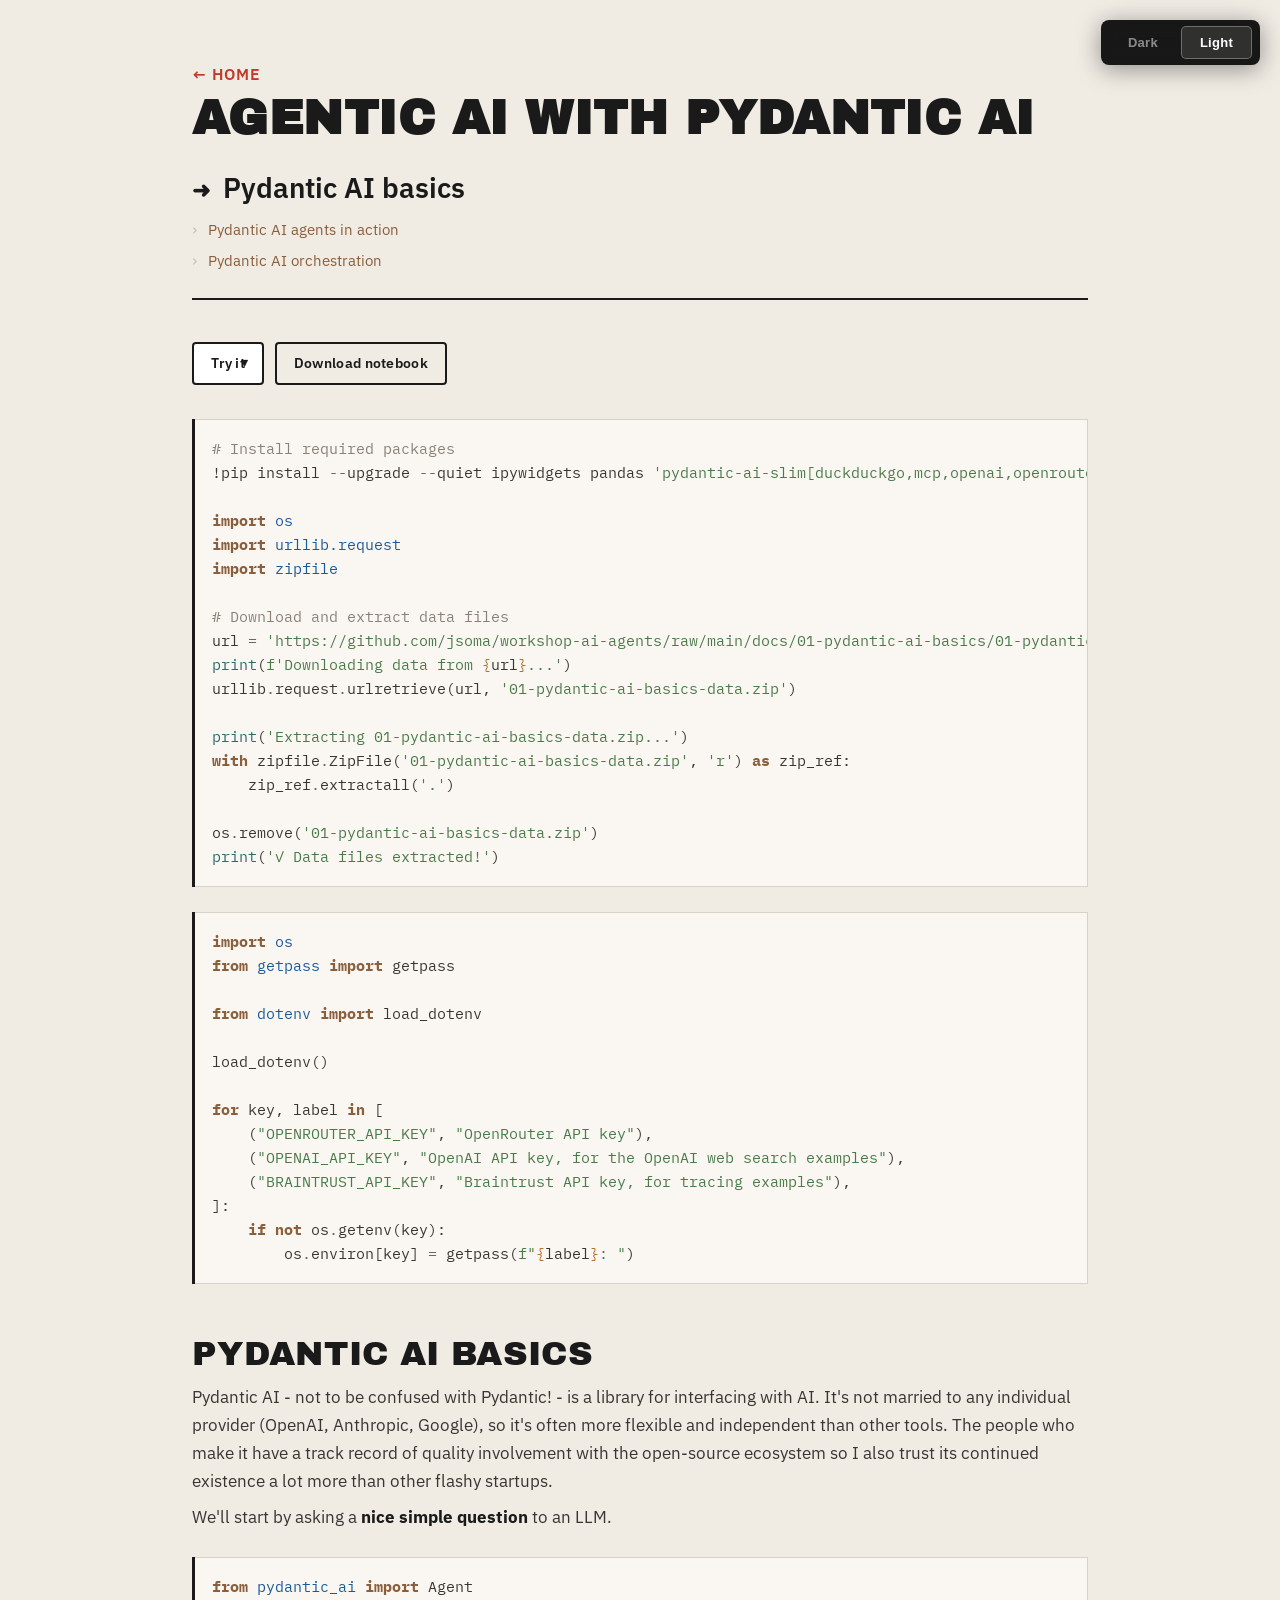
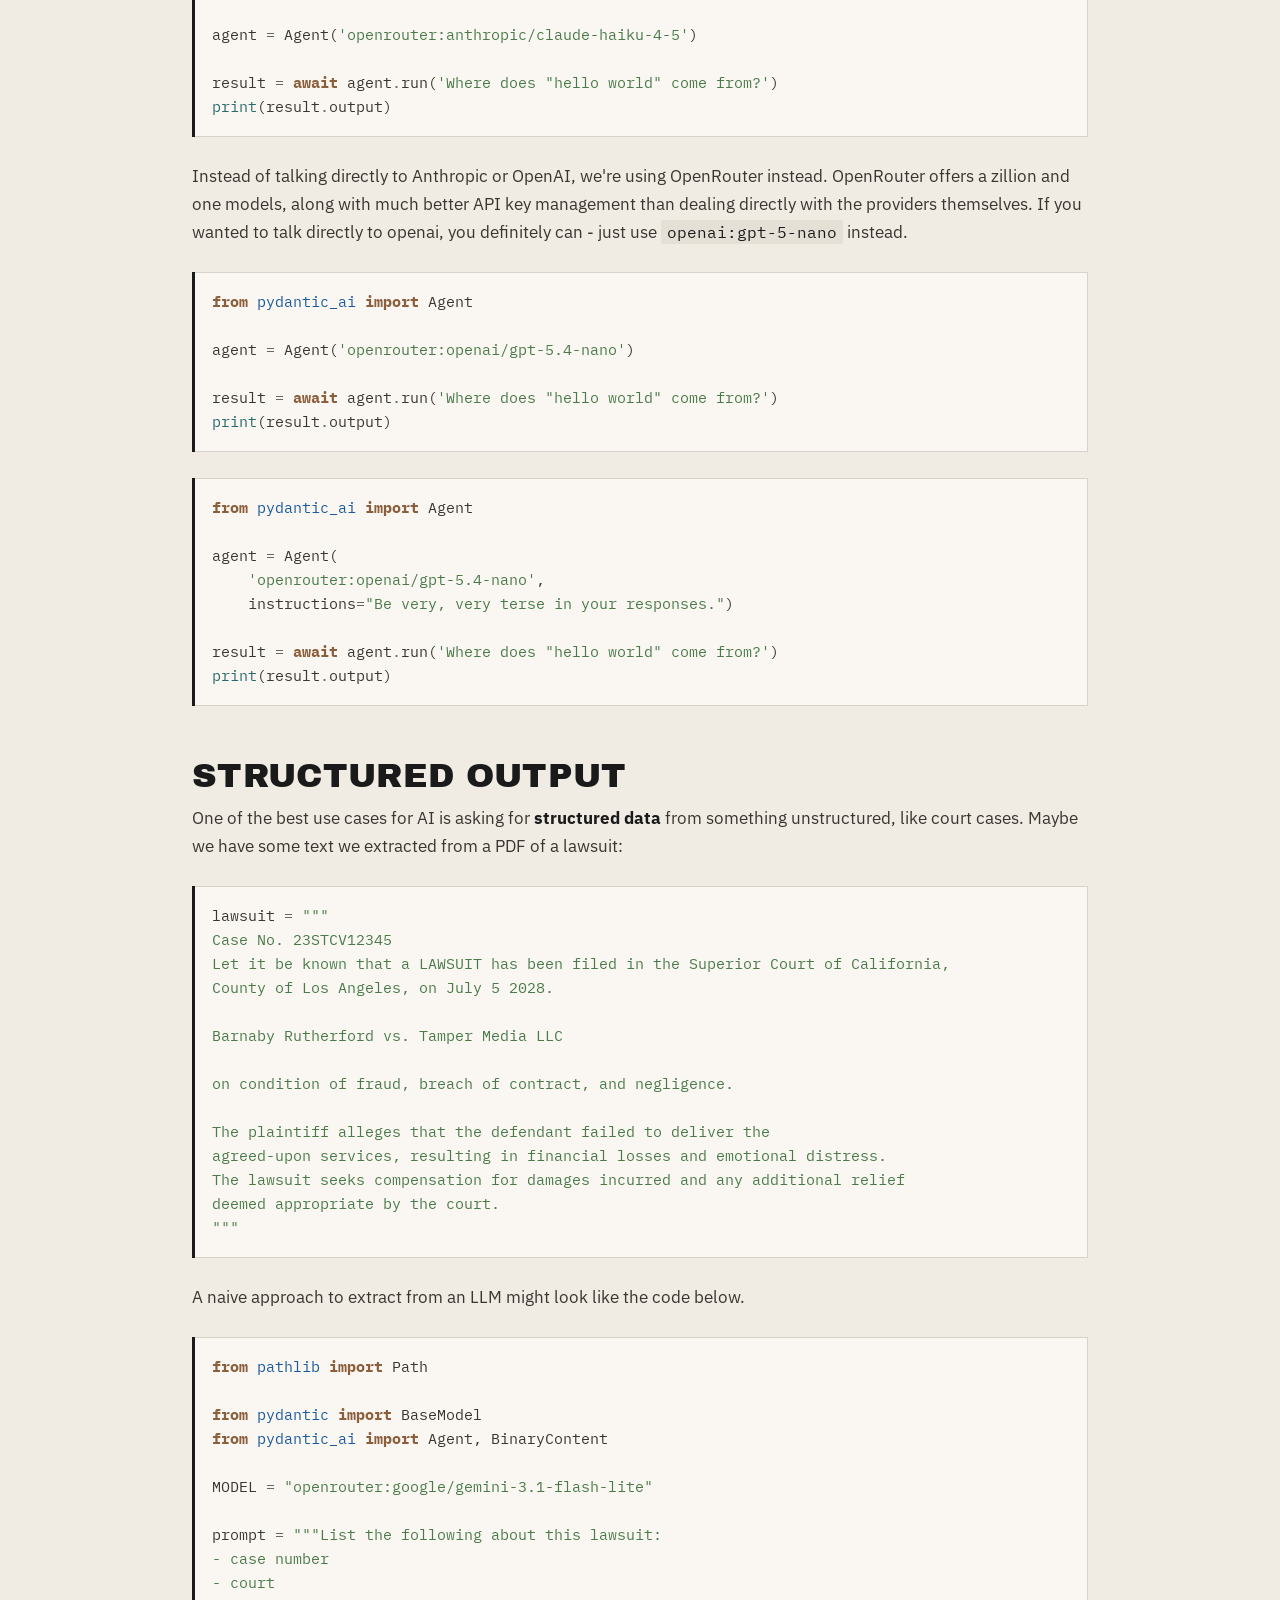
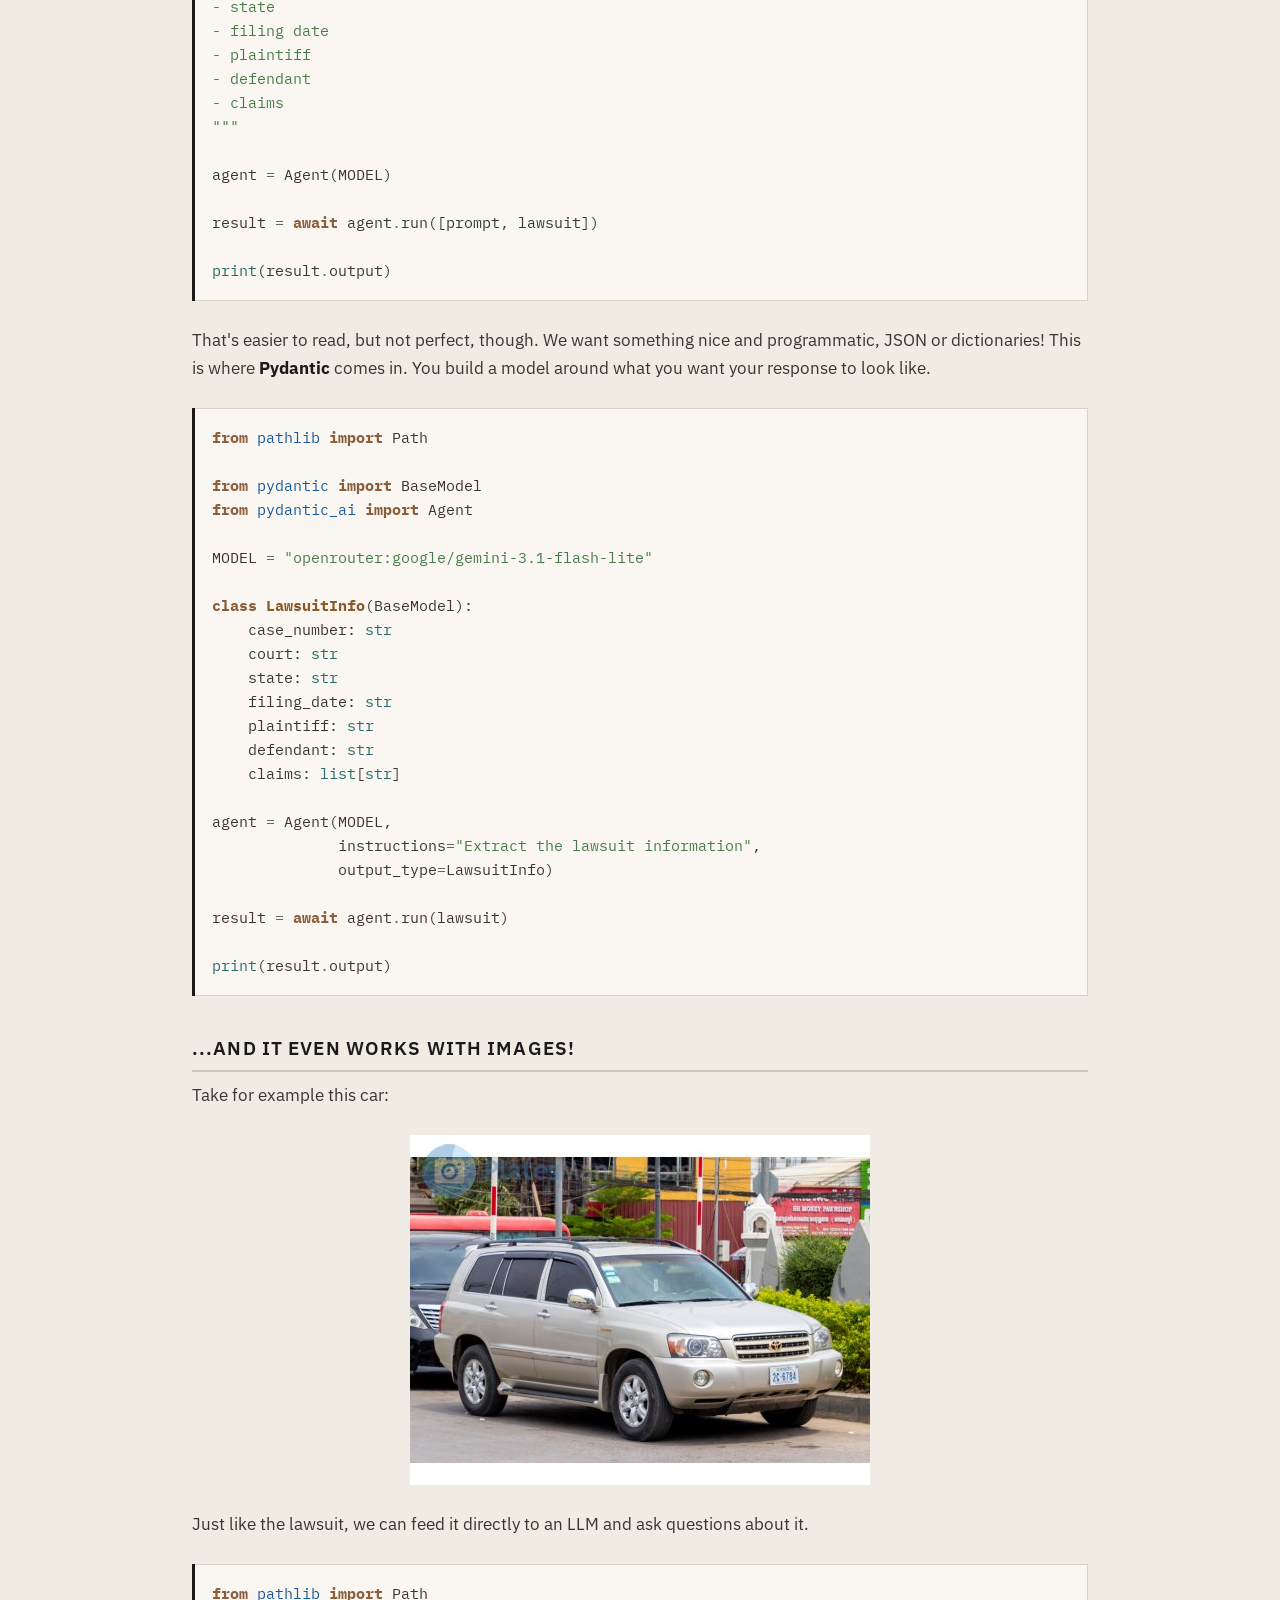
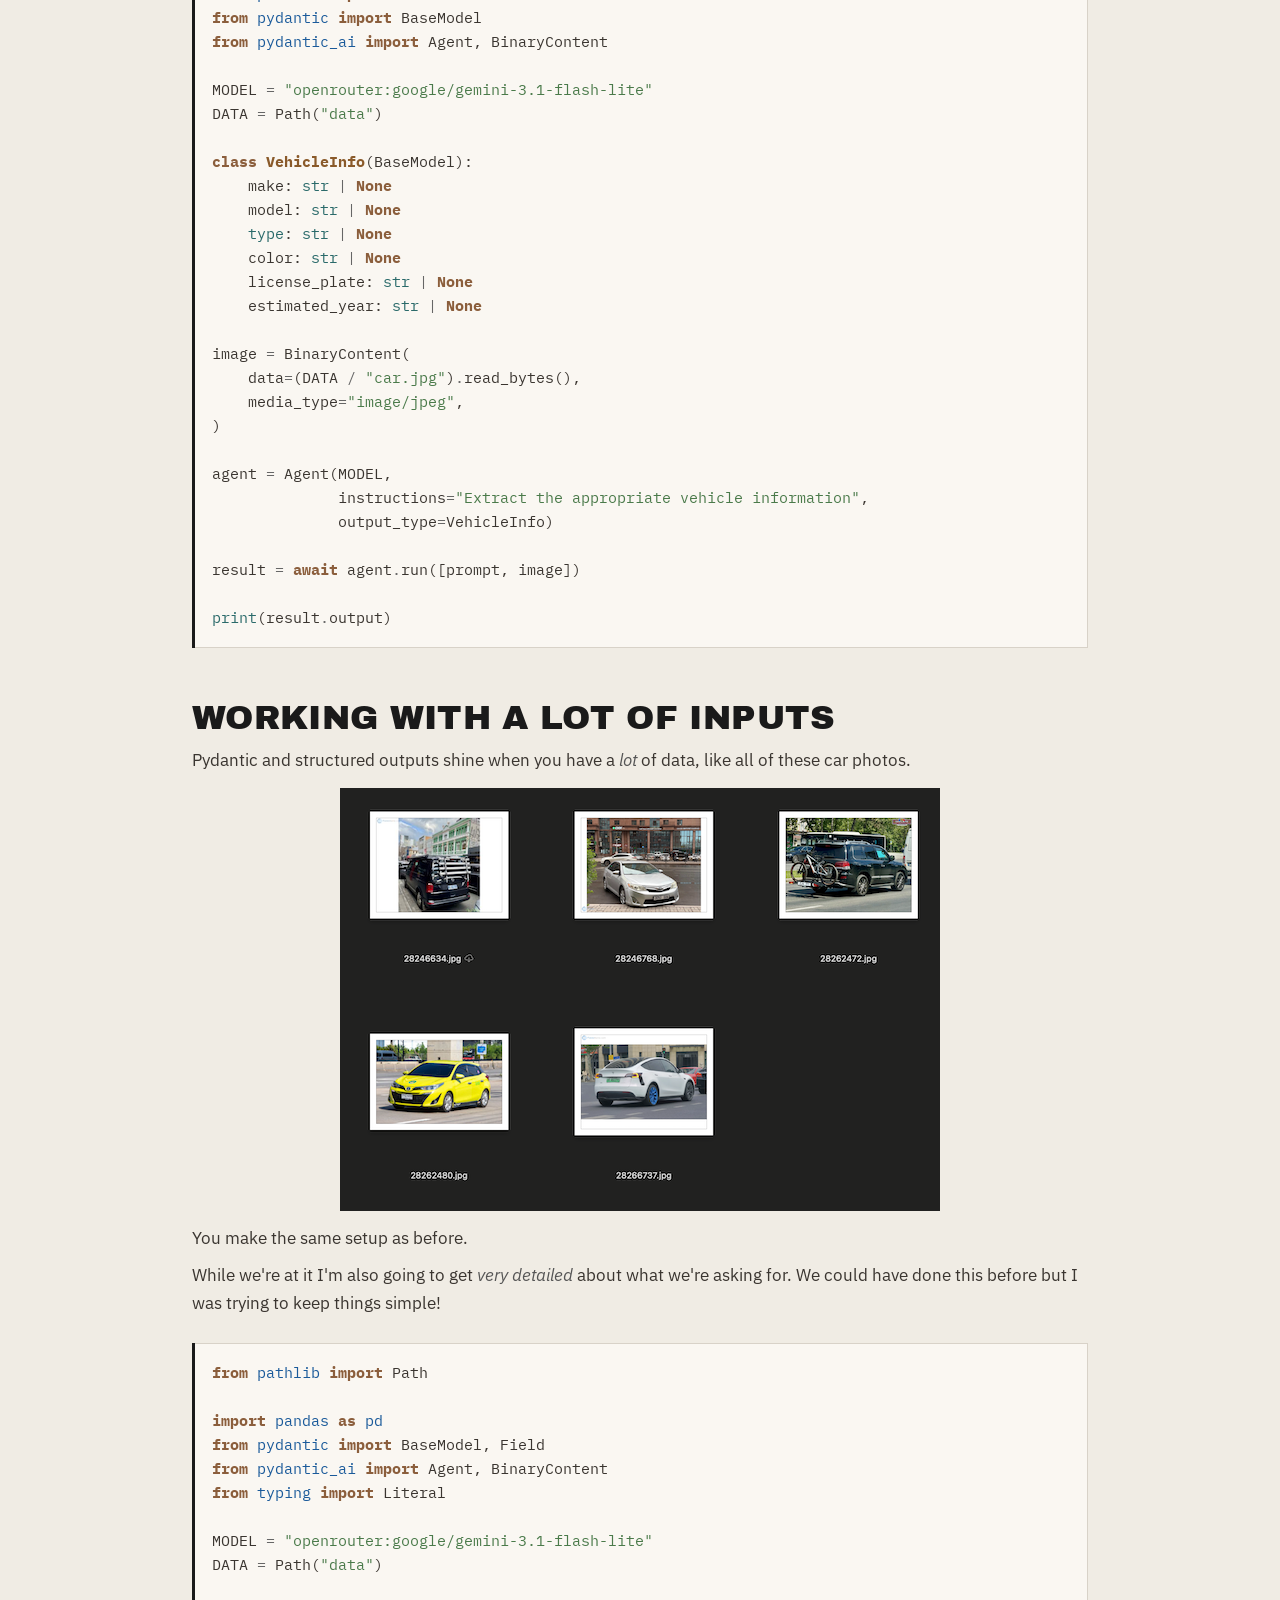
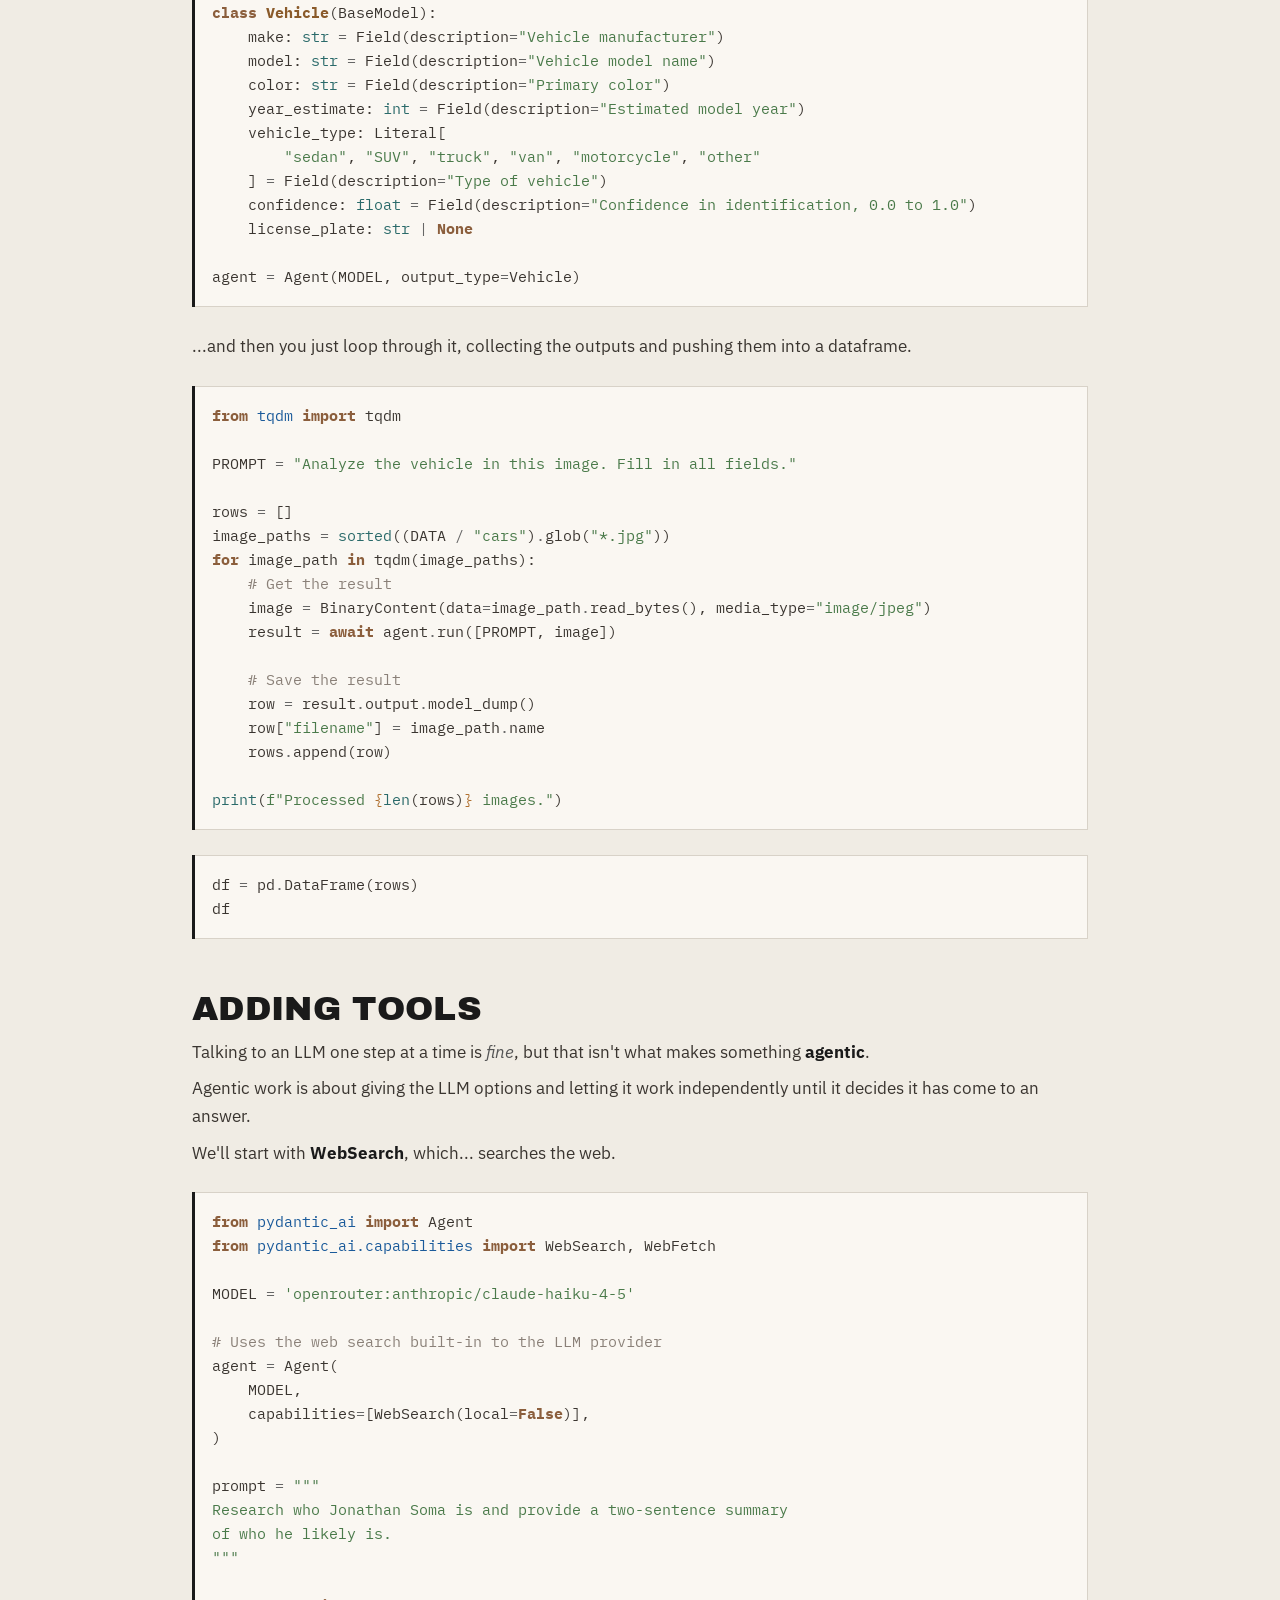
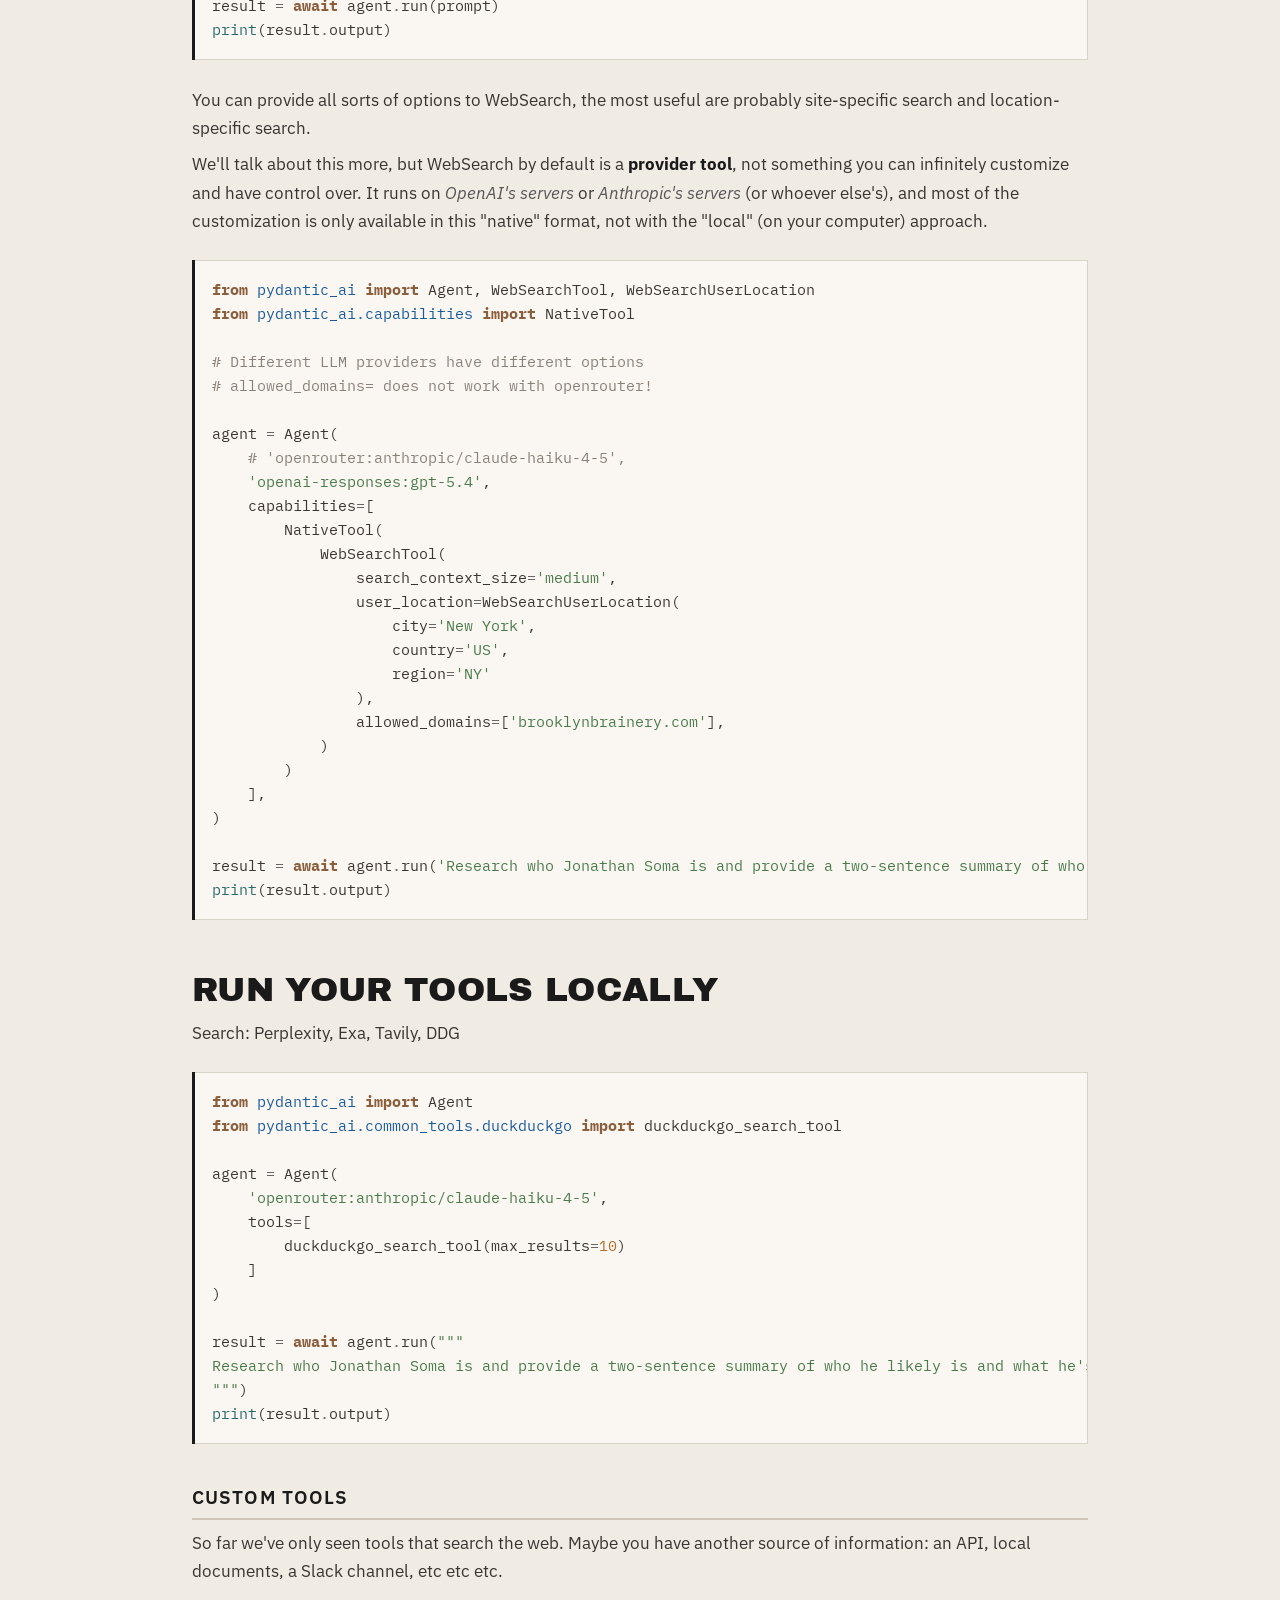
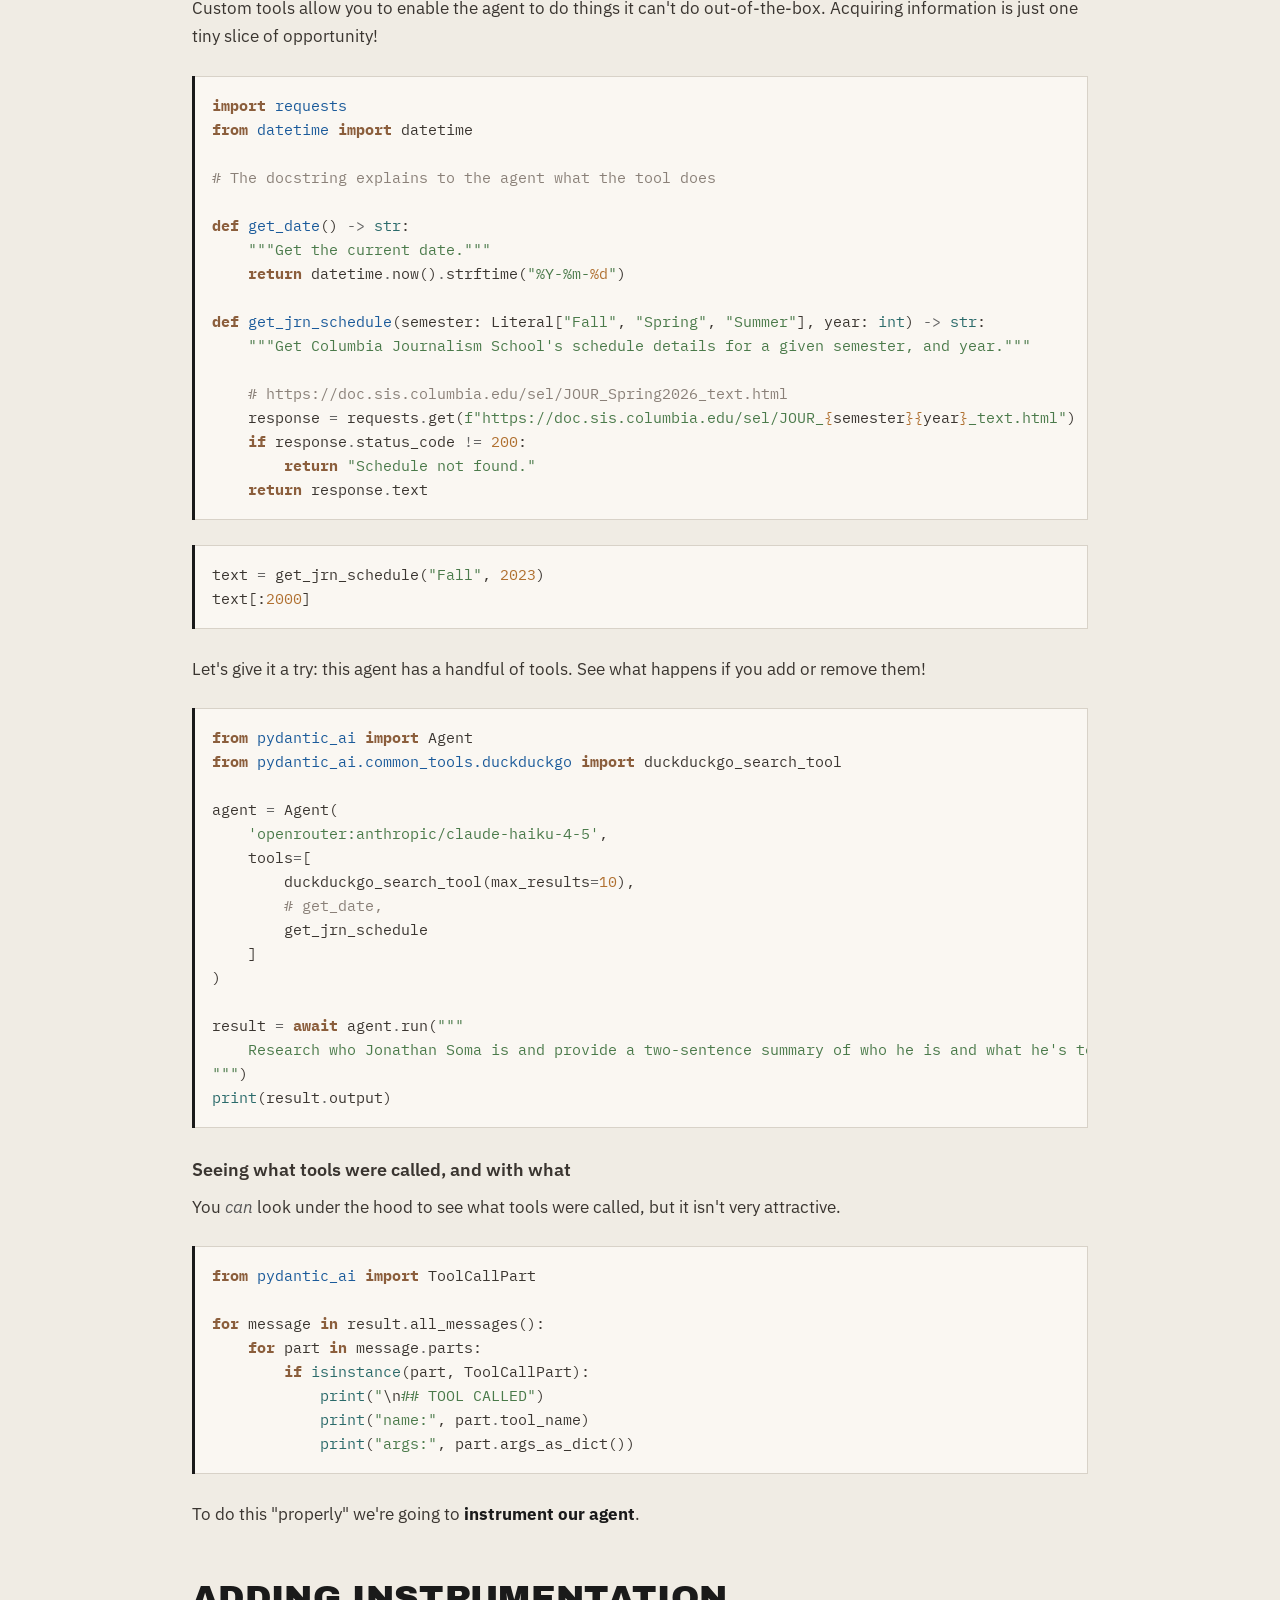
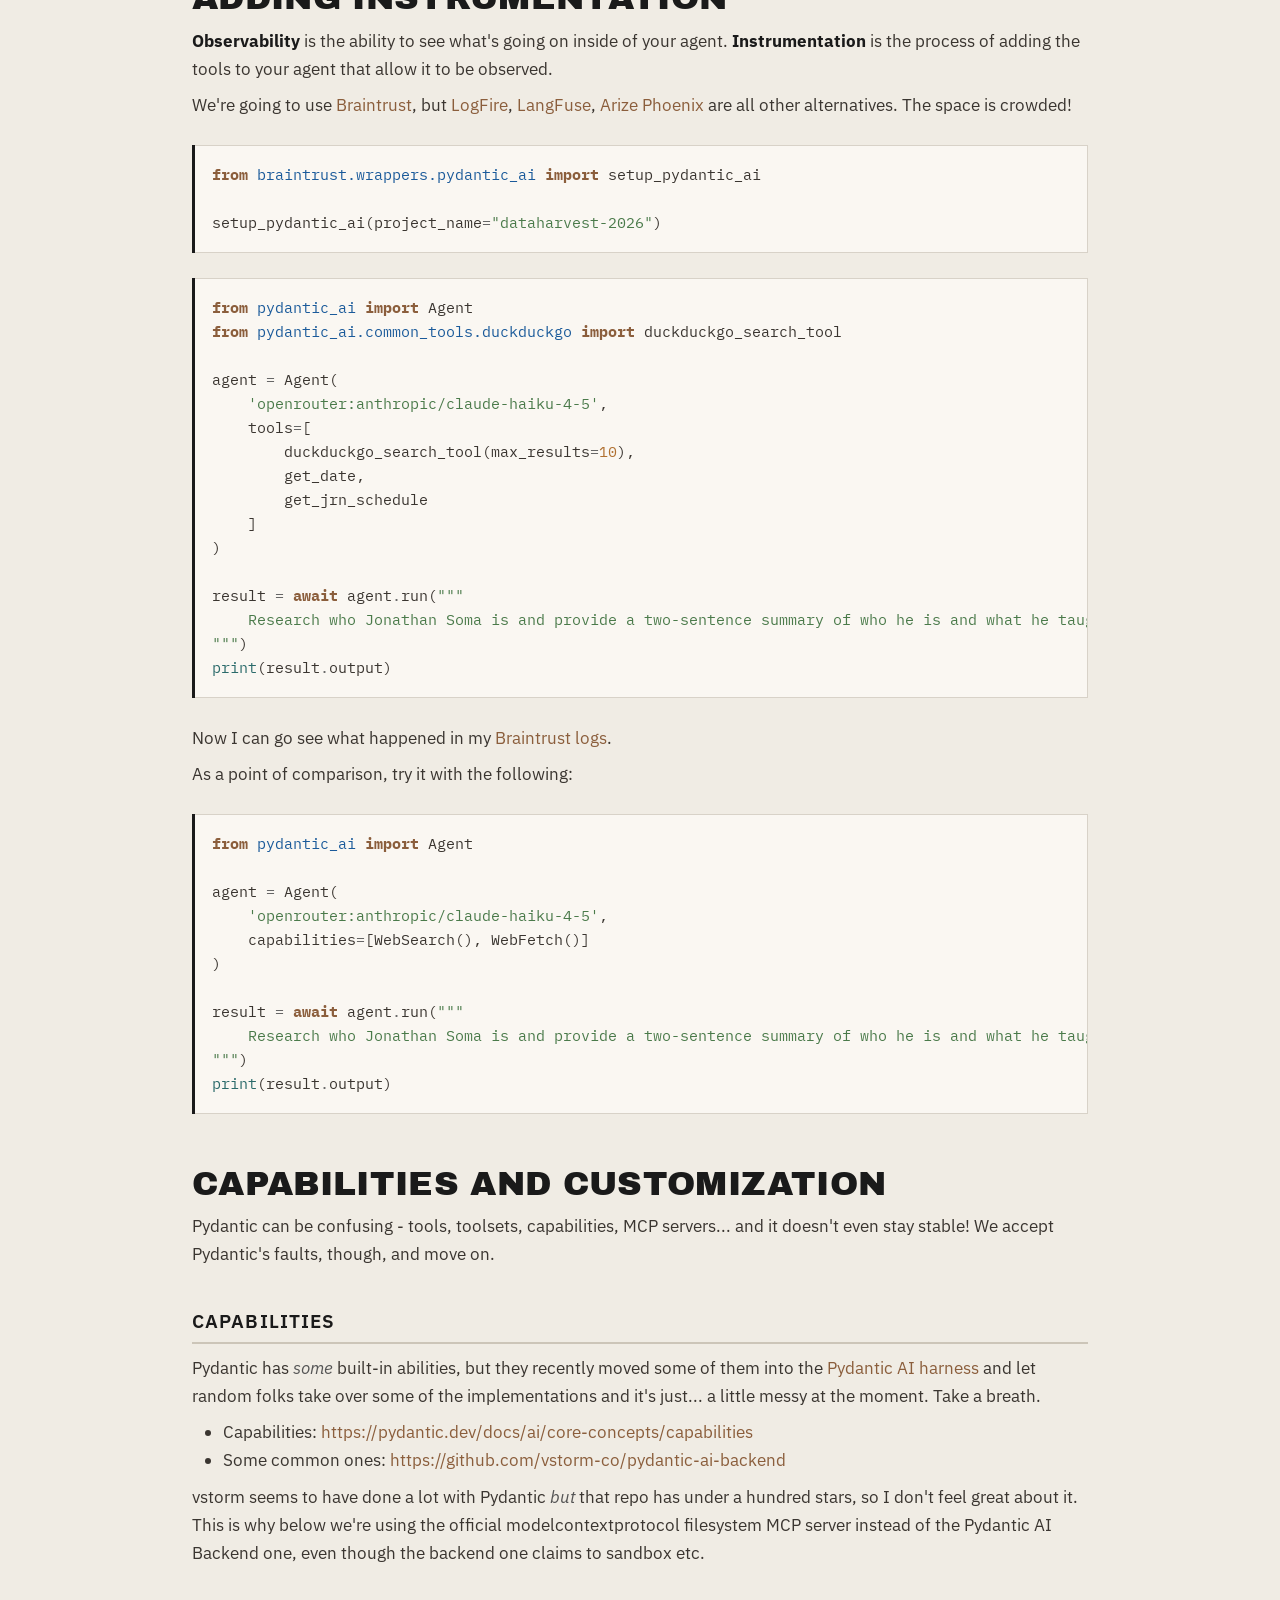
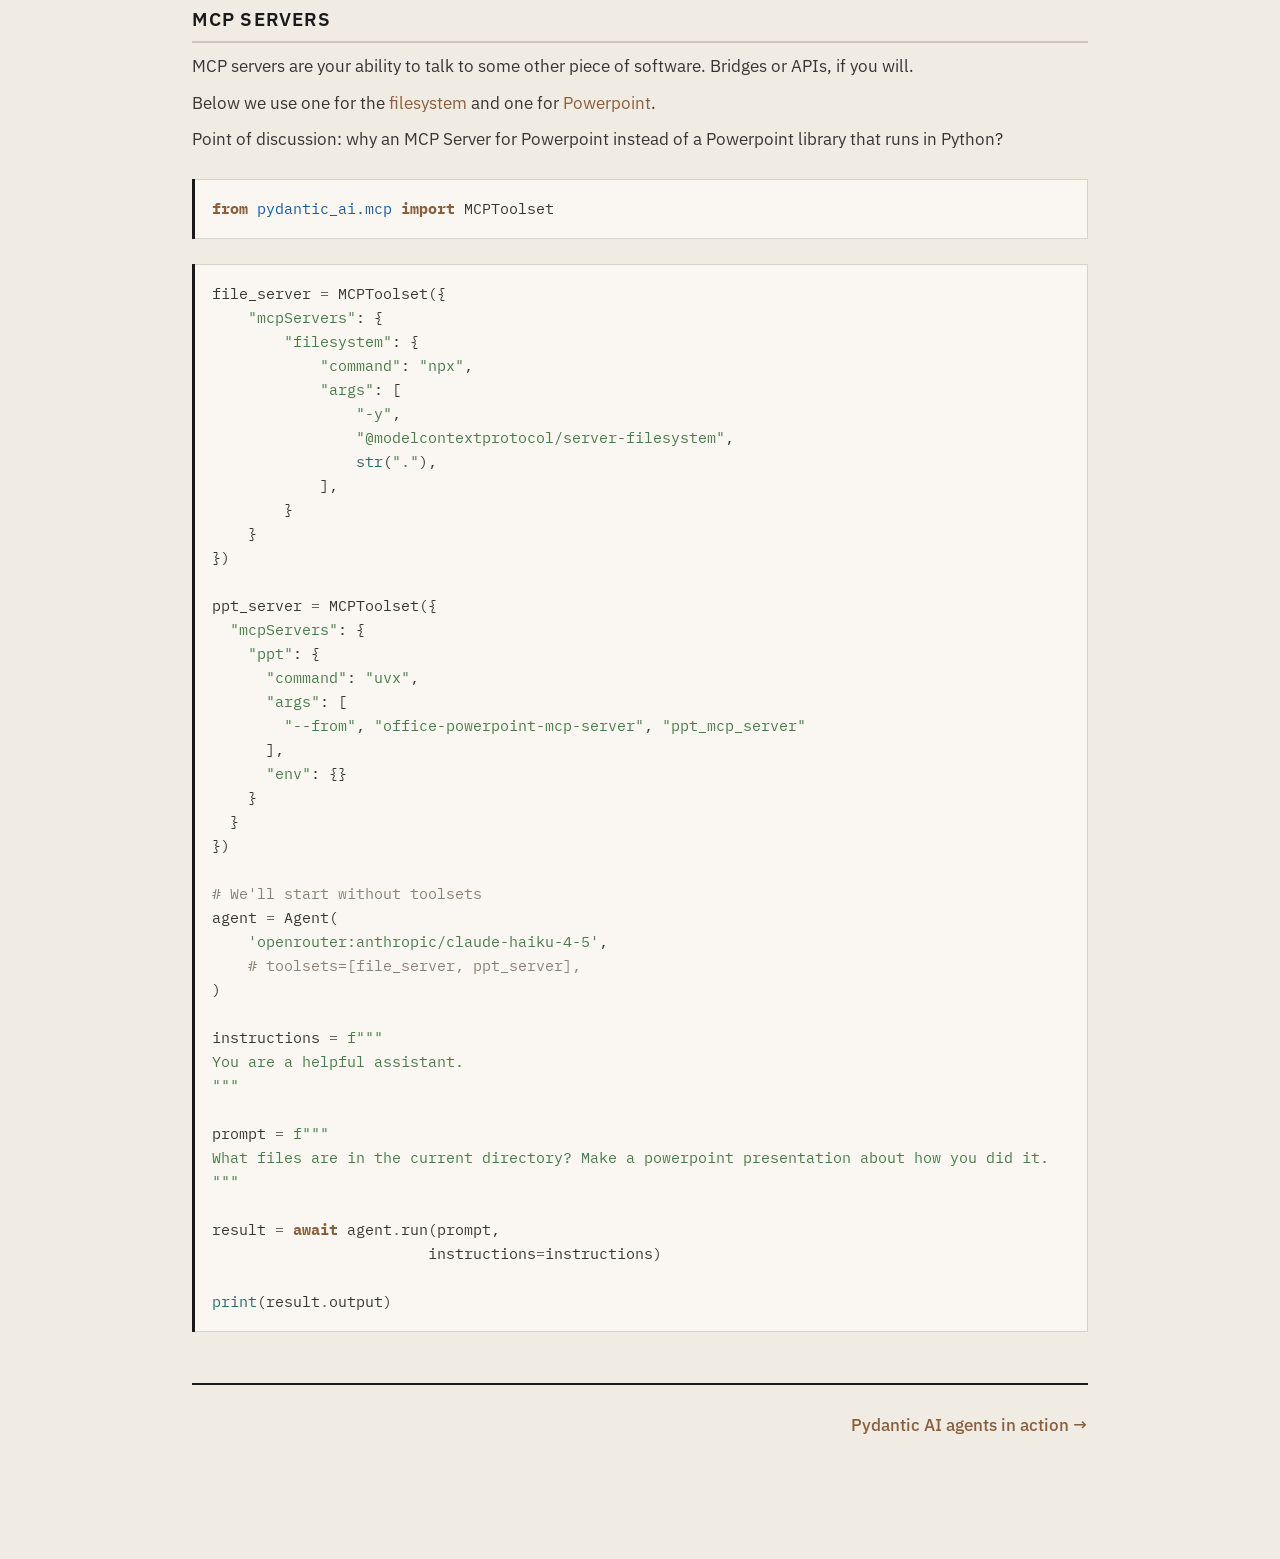
==== commit 8a87f5f7: "Update pydantic-ai" ====
--- a/docs/01-pydantic-ai-basics/01-pydantic-ai-basics-ANSWERS.html
+++ b/docs/01-pydantic-ai-basics/01-pydantic-ai-basics-ANSWERS.html
@@ -4,6 +4,29 @@
     <meta charset="utf-8">
     <meta name="viewport" content="width=device-width, initial-scale=1">
     <title>Pydantic AI basics</title>
+    
+    <meta name="description" content="Use Pydantic AI for model calls, structured outputs, image inputs, web search, custom tools, instrumentation, and MCP toolsets.">
+    <meta name="author" content="Jonathan Soma">
+    <link rel="canonical" href="https://jsoma.github.io/workshop-ai-agents/01-pydantic-ai-basics/01-pydantic-ai-basics-ANSWERS.html">
+    
+    
+    
+    <meta property="og:title" content="Pydantic AI basics">
+    <meta property="og:description" content="Use Pydantic AI for model calls, structured outputs, image inputs, web search, custom tools, instrumentation, and MCP toolsets.">
+    <meta property="og:type" content="website">
+    <meta property="og:url" content="https://jsoma.github.io/workshop-ai-agents/01-pydantic-ai-basics/01-pydantic-ai-basics-ANSWERS.html">
+    <meta property="og:site_name" content="Agentic AI with Pydantic AI">
+    <meta property="og:image" content="https://jsoma.github.io/workshop-ai-agents/pydantic-ai-agents-social.png">
+    <meta property="og:image:width" content="1200">
+    <meta property="og:image:height" content="675">
+    <meta property="og:image:alt" content="Pydantic AI basics preview">
+    <meta name="twitter:card" content="summary_large_image">
+    <meta name="twitter:title" content="Pydantic AI basics">
+    <meta name="twitter:description" content="Use Pydantic AI for model calls, structured outputs, image inputs, web search, custom tools, instrumentation, and MCP toolsets.">
+    <meta name="twitter:image" content="https://jsoma.github.io/workshop-ai-agents/pydantic-ai-agents-social.png">
+    <meta name="twitter:image:alt" content="Pydantic AI basics preview">
+    <meta name="twitter:creator" content="@dangerscarf">
+    
 
     <link rel="preconnect" href="https://fonts.googleapis.com">
     <link rel="preconnect" href="https://fonts.gstatic.com" crossorigin>
@@ -121,6 +144,7 @@
 <span class="k">for</span> <span class="n">key</span><span class="p">,</span> <span class="n">label</span> <span class="ow">in</span> <span class="p">[</span>
     <span class="p">(</span><span class="s2">"OPENROUTER_API_KEY"</span><span class="p">,</span> <span class="s2">"OpenRouter API key"</span><span class="p">),</span>
     <span class="p">(</span><span class="s2">"OPENAI_API_KEY"</span><span class="p">,</span> <span class="s2">"OpenAI API key, for the OpenAI web search examples"</span><span class="p">),</span>
+    <span class="p">(</span><span class="s2">"BRAINTRUST_API_KEY"</span><span class="p">,</span> <span class="s2">"Braintrust API key, for tracing examples"</span><span class="p">),</span>
 <span class="p">]:</span>
     <span class="k">if</span> <span class="ow">not</span> <span class="n">os</span><span class="o">.</span><span class="n">getenv</span><span class="p">(</span><span class="n">key</span><span class="p">):</span>
         <span class="n">os</span><span class="o">.</span><span class="n">environ</span><span class="p">[</span><span class="n">key</span><span class="p">]</span> <span class="o">=</span> <span class="n">getpass</span><span class="p">(</span><span class="sa">f</span><span class="s2">"</span><span class="si">{</span><span class="n">label</span><span class="si">}</span><span class="s2">: "</span><span class="p">)</span>
@@ -139,7 +163,7 @@
 </div>
 <div class="cell border-box-sizing code_cell rendered" id="cell-id=8f45dd9f">
 <div class="input">
-<div class="prompt input_prompt">In [2]:</div>
+<div class="prompt input_prompt">In [ ]:</div>
 <div class="inner_cell">
 <div class="input_area">
 <div class="highlight hl-ipython3"><pre><span></span><span class="kn">from</span><span class="w"> </span><span class="nn">pydantic_ai</span><span class="w"> </span><span class="kn">import</span> <span class="n">Agent</span>
@@ -152,34 +176,6 @@
 </div>
 </div>
 </div>
-<div class="output_wrapper">
-<div class="output">
-<div class="output_area">
-<div class="prompt"></div>
-<div class="output_subarea output_stream output_stdout output_text">
-<pre># Origins of "Hello World"
-
-The first known "Hello World" program appeared in **1974** in a C tutorial by **Brian Kernighan**. It was a simple program demonstrating how to print text.
-
-However, the phrase became widely popularized through **"The C Programming Language"** (1978), the famous textbook co-written by Kernighan and Dennis Ritchie. This book became the standard reference for C, and their "Hello World" example was adopted by countless programming tutorials that followed.
-
-## Why "Hello World"?
-
-There's no deep reason—it was simply a **convenient, recognizable phrase** for demonstrating output. The choice was somewhat arbitrary, though it's friendly and memorable. Some suggest it may have been influenced by an earlier computer science paper that used "hello, world" casually, but the exact inspiration isn't definitively documented.
-
-## Why it stuck
-
-Once it appeared in such an influential textbook, it became the **de facto first program** for learning any new language. The tradition persists today because:
-- It's simple enough for beginners
-- It's easy to verify the program works
-- It's become an informal standard and cultural touchstone in programming
-
-So while Kernighan didn't necessarily *invent* the idea, he popularized it at just the right moment in computing history.
-</pre>
-</div>
-</div>
-</div>
-</div>
 </div>
 <div class="cell border-box-sizing text_cell rendered" id="cell-id=69042a90"><div class="prompt input_prompt">
 </div><div class="inner_cell">
@@ -190,7 +186,7 @@
 </div>
 <div class="cell border-box-sizing code_cell rendered" id="cell-id=1a90e8b9">
 <div class="input">
-<div class="prompt input_prompt">In [3]:</div>
+<div class="prompt input_prompt">In [ ]:</div>
 <div class="inner_cell">
 <div class="input_area">
 <div class="highlight hl-ipython3"><pre><span></span><span class="kn">from</span><span class="w"> </span><span class="nn">pydantic_ai</span><span class="w"> </span><span class="kn">import</span> <span class="n">Agent</span>
@@ -203,27 +199,10 @@
 </div>
 </div>
 </div>
-<div class="output_wrapper">
-<div class="output">
-<div class="output_area">
-<div class="prompt"></div>
-<div class="output_subarea output_stream output_stdout output_text">
-<pre>“Hello, world!” is a classic example used to teach basic programming concepts. It comes from programming culture rather than a single modern invention.
-
-- **Origin (historical):** The phrase traces back to **the early days of the C language**. It was popularized by **Brian Kernighan and Dennis Ritchie** in **the book _The C Programming Language_ (1978)**, which famously used the “Hello, world” program as the first example.
-- **Why it stuck:** It’s simple to type, easy to verify (“does it run?”), and demonstrates the basic idea of producing output without requiring much prior knowledge.
-- **Earlier roots:** Variants of “hello world”-style messages existed even before C (in other languages and tutorials), but **Kernighan &amp; Ritchie’s C book is what cemented it as the standard default example** for many languages.
-
-So, while “hello world” may have appeared in earlier contexts, its widely recognized origin is **the C book (1978)** that made it the go-to beginner example.
-</pre>
-</div>
-</div>
-</div>
-</div>
 </div>
 <div class="cell border-box-sizing code_cell rendered" id="cell-id=2109c098">
 <div class="input">
-<div class="prompt input_prompt">In [4]:</div>
+<div class="prompt input_prompt">In [ ]:</div>
 <div class="inner_cell">
 <div class="input_area">
 <div class="highlight hl-ipython3"><pre><span></span><span class="kn">from</span><span class="w"> </span><span class="nn">pydantic_ai</span><span class="w"> </span><span class="kn">import</span> <span class="n">Agent</span>
@@ -235,17 +214,6 @@
 <span class="n">result</span> <span class="o">=</span> <span class="k">await</span> <span class="n">agent</span><span class="o">.</span><span class="n">run</span><span class="p">(</span><span class="s1">'Where does "hello world" come from?'</span><span class="p">)</span>  
 <span class="nb">print</span><span class="p">(</span><span class="n">result</span><span class="o">.</span><span class="n">output</span><span class="p">)</span>
 </pre></div>
-</div>
-</div>
-</div>
-<div class="output_wrapper">
-<div class="output">
-<div class="output_area">
-<div class="prompt"></div>
-<div class="output_subarea output_stream output_stdout output_text">
-<pre>“Hello, world!” originated from **computer programming examples**—first popularized by **Brian Kernighan** in the early **1970s** (notably in *The C Programming Language*, 1978). It became a standard phrase to demonstrate that a language/toolchain is working.
-</pre>
-</div>
 </div>
 </div>
 </div>
@@ -290,7 +258,7 @@
 </div>
 <div class="cell border-box-sizing code_cell rendered" id="cell-id=5bcb0ebf">
 <div class="input">
-<div class="prompt input_prompt">In [6]:</div>
+<div class="prompt input_prompt">In [ ]:</div>
 <div class="inner_cell">
 <div class="input_area">
 <div class="highlight hl-ipython3"><pre><span></span><span class="kn">from</span><span class="w"> </span><span class="nn">pathlib</span><span class="w"> </span><span class="kn">import</span> <span class="n">Path</span>
@@ -319,25 +287,6 @@
 </div>
 </div>
 </div>
-<div class="output_wrapper">
-<div class="output">
-<div class="output_area">
-<div class="prompt"></div>
-<div class="output_subarea output_stream output_stdout output_text">
-<pre>Based on the information provided, here are the lawsuit details:
-
-*   **Case Number:** 23STCV12345
-*   **Court:** Superior Court of California, County of Los Angeles
-*   **State:** California
-*   **Filing Date:** July 5, 2028
-*   **Plaintiff:** Jonathan Soma
-*   **Defendant:** Tamper Media LLC
-*   **Claims:** Fraud, breach of contract, and negligence
-</pre>
-</div>
-</div>
-</div>
-</div>
 </div>
 <div class="cell border-box-sizing text_cell rendered" id="cell-id=41008291"><div class="prompt input_prompt">
 </div><div class="inner_cell">
@@ -348,7 +297,7 @@
 </div>
 <div class="cell border-box-sizing code_cell rendered" id="cell-id=53ba55e0">
 <div class="input">
-<div class="prompt input_prompt">In [7]:</div>
+<div class="prompt input_prompt">In [ ]:</div>
 <div class="inner_cell">
 <div class="input_area">
 <div class="highlight hl-ipython3"><pre><span></span><span class="kn">from</span><span class="w"> </span><span class="nn">pathlib</span><span class="w"> </span><span class="kn">import</span> <span class="n">Path</span>
@@ -378,17 +327,6 @@
 </div>
 </div>
 </div>
-<div class="output_wrapper">
-<div class="output">
-<div class="output_area">
-<div class="prompt"></div>
-<div class="output_subarea output_stream output_stdout output_text">
-<pre>case_number='23STCV12345' court='Superior Court of California, County of Los Angeles' state='California' filing_date='July 5 2028' plaintiff='Jonathan Soma' defendant='Tamper Media LLC' claims=['fraud', 'breach of contract', 'negligence']
-</pre>
-</div>
-</div>
-</div>
-</div>
 </div>
 <div class="cell border-box-sizing text_cell rendered" id="cell-id=ed545440"><div class="prompt input_prompt">
 </div><div class="inner_cell">
@@ -413,7 +351,7 @@
 </div>
 <div class="cell border-box-sizing code_cell rendered" id="cell-id=631a9dc4">
 <div class="input">
-<div class="prompt input_prompt">In [8]:</div>
+<div class="prompt input_prompt">In [ ]:</div>
 <div class="inner_cell">
 <div class="input_area">
 <div class="highlight hl-ipython3"><pre><span></span><span class="kn">from</span><span class="w"> </span><span class="nn">pathlib</span><span class="w"> </span><span class="kn">import</span> <span class="n">Path</span>
@@ -447,17 +385,6 @@
 </div>
 </div>
 </div>
-<div class="output_wrapper">
-<div class="output">
-<div class="output_area">
-<div class="prompt"></div>
-<div class="output_subarea output_stream output_stdout output_text">
-<pre>make='Toyota' model='Highlander' type='SUV' color='beige' license_plate='2C-6784' estimated_year='2004-2007'
-</pre>
-</div>
-</div>
-</div>
-</div>
 </div>
 <div class="cell border-box-sizing text_cell rendered" id="cell-id=d9878162"><div class="prompt input_prompt">
 </div><div class="inner_cell">
@@ -473,7 +400,7 @@
 </div>
 <div class="cell border-box-sizing code_cell rendered" id="cell-id=89c98019">
 <div class="input">
-<div class="prompt input_prompt">In [9]:</div>
+<div class="prompt input_prompt">In [ ]:</div>
 <div class="inner_cell">
 <div class="input_area">
 <div class="highlight hl-ipython3"><pre><span></span><span class="kn">from</span><span class="w"> </span><span class="nn">pathlib</span><span class="w"> </span><span class="kn">import</span> <span class="n">Path</span>
@@ -512,7 +439,7 @@
 </div>
 <div class="cell border-box-sizing code_cell rendered" id="cell-id=a78fdc59">
 <div class="input">
-<div class="prompt input_prompt">In [10]:</div>
+<div class="prompt input_prompt">In [ ]:</div>
 <div class="inner_cell">
 <div class="input_area">
 <div class="highlight hl-ipython3"><pre><span></span><span class="kn">from</span><span class="w"> </span><span class="nn">tqdm</span><span class="w"> </span><span class="kn">import</span> <span class="n">tqdm</span>
@@ -536,133 +463,15 @@
 </div>
 </div>
 </div>
-<div class="output_wrapper">
-<div class="output">
-<div class="output_area">
-<div class="prompt"></div>
-<div class="output_subarea output_stream output_stderr output_text">
-<pre>5it [00:13,  2.62s/it]</pre>
-</div>
-</div>
-<div class="output_area">
-<div class="prompt"></div>
-<div class="output_subarea output_stream output_stdout output_text">
-<pre>Processed 5 images.
-</pre>
-</div>
-</div>
-<div class="output_area">
-<div class="prompt"></div>
-<div class="output_subarea output_stream output_stderr output_text">
-<pre>
-</pre>
-</div>
-</div>
-</div>
-</div>
 </div>
 <div class="cell border-box-sizing code_cell rendered" id="cell-id=81a275b7">
 <div class="input">
-<div class="prompt input_prompt">In [11]:</div>
+<div class="prompt input_prompt">In [ ]:</div>
 <div class="inner_cell">
 <div class="input_area">
 <div class="highlight hl-ipython3"><pre><span></span><span class="n">df</span> <span class="o">=</span> <span class="n">pd</span><span class="o">.</span><span class="n">DataFrame</span><span class="p">(</span><span class="n">rows</span><span class="p">)</span>
 <span class="n">df</span>
 </pre></div>
-</div>
-</div>
-</div>
-<div class="output_wrapper">
-<div class="output">
-<div class="output_area">
-<div class="prompt output_prompt">Out[11]:</div>
-<div class="output_html rendered_html output_subarea output_execute_result"><div>
-<style scoped="">
-    .dataframe tbody tr th:only-of-type {
-        vertical-align: middle;
-    }
-
-    .dataframe tbody tr th {
-        vertical-align: top;
-    }
-
-    .dataframe thead th {
-        text-align: right;
-    }
-</style>
-<table border="1" class="dataframe">
-<thead>
-<tr style="text-align: right;">
-<th></th>
-<th>make</th>
-<th>model</th>
-<th>color</th>
-<th>year_estimate</th>
-<th>vehicle_type</th>
-<th>confidence</th>
-<th>license_plate</th>
-<th>filename</th>
-</tr>
-</thead>
-<tbody>
-<tr>
-<th>0</th>
-<td>Toyota</td>
-<td>Yaris</td>
-<td>yellow</td>
-<td>2018</td>
-<td>sedan</td>
-<td>1.0</td>
-<td>7กถ 4059</td>
-<td>28262480.jpg</td>
-</tr>
-<tr>
-<th>1</th>
-<td>Toyota</td>
-<td>Camry</td>
-<td>silver</td>
-<td>2014</td>
-<td>sedan</td>
-<td>1.0</td>
-<td>0050 60A</td>
-<td>28246768.jpg</td>
-</tr>
-<tr>
-<th>2</th>
-<td>Volkswagen</td>
-<td>Multivan (T6)</td>
-<td>black</td>
-<td>2018</td>
-<td>van</td>
-<td>1.0</td>
-<td>K02VV</td>
-<td>28246634.jpg</td>
-</tr>
-<tr>
-<th>3</th>
-<td>Tesla</td>
-<td>Model Y</td>
-<td>white</td>
-<td>2022</td>
-<td>SUV</td>
-<td>1.0</td>
-<td>沪A AB2295</td>
-<td>28266737.jpg</td>
-</tr>
-<tr>
-<th>4</th>
-<td>Lexus</td>
-<td>LX 570</td>
-<td>black</td>
-<td>2018</td>
-<td>SUV</td>
-<td>1.0</td>
-<td>ZJA 777</td>
-<td>28262472.jpg</td>
-</tr>
-</tbody>
-</table>
-</div></div>
 </div>
 </div>
 </div>
@@ -700,17 +509,6 @@
 <span class="n">result</span> <span class="o">=</span> <span class="k">await</span> <span class="n">agent</span><span class="o">.</span><span class="n">run</span><span class="p">(</span><span class="n">prompt</span><span class="p">)</span>
 <span class="nb">print</span><span class="p">(</span><span class="n">result</span><span class="o">.</span><span class="n">output</span><span class="p">)</span>
 </pre></div>
-</div>
-</div>
-</div>
-<div class="output_wrapper">
-<div class="output">
-<div class="output_area">
-<div class="prompt"></div>
-<div class="output_subarea output_stream output_stdout output_text">
-<pre>Based on the search results, Jonathan Soma is a data journalism educator and instructor at [Columbia Journalism School](https://journalism.columbia.edu/faculty/jonathan-soma), where he teaches courses like Data Journalism and Data Analysis Studio. He also runs a cat rescue and maintains an active presence in the tech community as a developer and educator, as evidenced by his [GitHub profile](https://github.com/jsoma) with 278 public repositories.
-</pre>
-</div>
 </div>
 </div>
 </div>
@@ -760,17 +558,6 @@
 </div>
 </div>
 </div>
-<div class="output_wrapper">
-<div class="output">
-<div class="output_area">
-<div class="prompt"></div>
-<div class="output_subarea output_stream output_stdout output_text">
-<pre>Based on the search results, Jonathan Soma is a data journalism educator and instructor at [Columbia Journalism School](https://journalism.columbia.edu/faculty/jonathan-soma) who teaches courses on data journalism, data analysis, and storytelling with data. He also runs a cat rescue and maintains an active presence in the data journalism community, as evidenced by his work with organizations like the Lede Program and his [GitHub profile](https://github.com/jsoma) with numerous public repositories.
-</pre>
-</div>
-</div>
-</div>
-</div>
 </div>
 <div class="cell border-box-sizing text_cell rendered" id="cell-id=2a2c2ace"><div class="prompt input_prompt">
 </div><div class="inner_cell">
@@ -781,7 +568,7 @@
 </div>
 <div class="cell border-box-sizing code_cell rendered" id="cell-id=7691de1b">
 <div class="input">
-<div class="prompt input_prompt">In [16]:</div>
+<div class="prompt input_prompt">In [ ]:</div>
 <div class="inner_cell">
 <div class="input_area">
 <div class="highlight hl-ipython3"><pre><span></span><span class="kn">from</span><span class="w"> </span><span class="nn">pydantic_ai</span><span class="w"> </span><span class="kn">import</span> <span class="n">Agent</span>
@@ -802,19 +589,6 @@
 </div>
 </div>
 </div>
-<div class="output_wrapper">
-<div class="output">
-<div class="output_area">
-<div class="prompt"></div>
-<div class="output_subarea output_stream output_stdout output_text">
-<pre>Based on my research, here's a two-sentence summary of Jonathan Soma:
-
-Jonathan Soma is the Knight Chair in Data Journalism at Columbia University's Journalism School, where he directs the Data Journalism MS program and the Lede Program summer intensive. This semester, he is likely teaching courses in data journalism, Python programming, data analysis, and data visualization—topics he specializes in making accessible to journalists and students.
-</pre>
-</div>
-</div>
-</div>
-</div>
 </div>
 <div class="cell border-box-sizing text_cell rendered" id="cell-id=c923ff63"><div class="prompt input_prompt">
 </div><div class="inner_cell">
@@ -826,7 +600,7 @@
 </div>
 <div class="cell border-box-sizing code_cell rendered" id="cell-id=d66d3a9a">
 <div class="input">
-<div class="prompt input_prompt">In [18]:</div>
+<div class="prompt input_prompt">In [ ]:</div>
 <div class="inner_cell">
 <div class="input_area">
 <div class="highlight hl-ipython3"><pre><span></span><span class="kn">import</span><span class="w"> </span><span class="nn">requests</span>
@@ -853,7 +627,7 @@
 </div>
 <div class="cell border-box-sizing code_cell rendered" id="cell-id=287d2b90">
 <div class="input">
-<div class="prompt input_prompt">In [22]:</div>
+<div class="prompt input_prompt">In [ ]:</div>
 <div class="inner_cell">
 <div class="input_area">
 <div class="highlight hl-ipython3"><pre><span></span><span class="n">text</span> <span class="o">=</span> <span class="n">get_jrn_schedule</span><span class="p">(</span><span class="s2">"Fall"</span><span class="p">,</span> <span class="mi">2023</span><span class="p">)</span>
@@ -862,16 +636,6 @@
 </div>
 </div>
 </div>
-<div class="output_wrapper">
-<div class="output">
-<div class="output_area">
-<div class="prompt output_prompt">Out[22]:</div>
-<div class="output_text output_subarea output_execute_result">
-<pre>'&lt;!DOCTYPE html&gt;\n&lt;html&gt;&lt;head&gt;\n&lt;title&gt;Department Listing: Journalism Courses in the Fall 2023 Semester&lt;/title&gt;\n&lt;meta charset="utf-8"&gt;\n&lt;meta name="robots" content="noindex,nofollow"&gt;\n&lt;link rel="stylesheet" href="../doc_main.v02.css"&gt;\n&lt;/head&gt;\n&lt;body&gt;&lt;div id="text-header"&gt;\n&lt;h1&gt;Department Listing: Journalism Courses in the Fall 2023 Semester&lt;/h1&gt;&lt;/div&gt;\n&lt;pre&gt;\n     Number Sec  Call#      Pts  Title                           Day Time          Room Building        Faculty\n                 L App Activity  Subject\n\nREGI J0001  001  12878     1-12  REGISTERED FOR JOURNALISM                                              \n                       DUMMY CO  Registered                                                             \nRESI J0001  001  12879        0  1-RESIDENCE UNIT F-T JOUR                                              \n                       INDEPEND  Residence Unit                                                         \nRSRH J0001  001  12880        0  RESEARCH-JOURNALISM                                                    \n                       INDEPEND  Research                                                               \nJOUR J0004  001  15231        0  Journalism Now                  T 6:00pm-7:30pm   301 Journalism Buil  O\'Kelley, Winnie\n                       REGISTRA  Journalism                                                             \nJOUR J0005  001  15355        0  MASTER\'S THESIS WORKSHOP        F 10:00am-11:30a  201 Journalism Buil  Belkin, Lisa\n                       DUMMY CO  Journalism                                                             \nJOUR J0008  001  15697        0  LAB FEE REG                                                            \n                       DUMMY CO  Journalism                                                             \n                            Note: $50 lab fee for Photo I\nJOUR J0008  002  15698        0  VC Still Photo FALL                                                    \n                       DUMMY CO  Journali'</pre>
-</div>
-</div>
-</div>
-</div>
 </div>
 <div class="cell border-box-sizing text_cell rendered" id="cell-id=fe473d75"><div class="prompt input_prompt">
 </div><div class="inner_cell">
@@ -882,7 +646,7 @@
 </div>
 <div class="cell border-box-sizing code_cell rendered" id="cell-id=29ea6d87">
 <div class="input">
-<div class="prompt input_prompt">In [25]:</div>
+<div class="prompt input_prompt">In [ ]:</div>
 <div class="inner_cell">
 <div class="input_area">
 <div class="highlight hl-ipython3"><pre><span></span><span class="kn">from</span><span class="w"> </span><span class="nn">pydantic_ai</span><span class="w"> </span><span class="kn">import</span> <span class="n">Agent</span>
@@ -905,19 +669,6 @@
 </div>
 </div>
 </div>
-<div class="output_wrapper">
-<div class="output">
-<div class="output_area">
-<div class="prompt"></div>
-<div class="output_subarea output_stream output_stdout output_text">
-<pre>Based on my research, here is a two-sentence summary of Jonathan Soma:
-
-Jonathan Soma is the Knight Chair in Data Journalism at Columbia Journalism School, where he directs both the Data Journalism Master's program and the summer intensive Lede Program, and is known for his work making unapproachable data accessible to journalists. This fall semester (Fall 2024), he is teaching "Foundations of Computing" (JOUR J4001) on Mondays and Wednesdays from 9:00 AM to 12:00 PM.
-</pre>
-</div>
-</div>
-</div>
-</div>
 </div>
 <div class="cell border-box-sizing text_cell rendered" id="cell-id=54a66925"><div class="prompt input_prompt">
 </div><div class="inner_cell">
@@ -928,7 +679,7 @@
 </div>
 <div class="cell border-box-sizing code_cell rendered" id="cell-id=74e646b9">
 <div class="input">
-<div class="prompt input_prompt">In [82]:</div>
+<div class="prompt input_prompt">In [ ]:</div>
 <div class="inner_cell">
 <div class="input_area">
 <div class="highlight hl-ipython3"><pre><span></span><span class="kn">from</span><span class="w"> </span><span class="nn">pydantic_ai</span><span class="w"> </span><span class="kn">import</span> <span class="n">ToolCallPart</span>
@@ -943,24 +694,6 @@
 </div>
 </div>
 </div>
-<div class="output_wrapper">
-<div class="output">
-<div class="output_area">
-<div class="prompt"></div>
-<div class="output_subarea output_stream output_stdout output_text">
-<pre>
-## TOOL CALLED
-name: duckduckgo_search
-args: {'query': 'Jonathan Soma'}
-
-## TOOL CALLED
-name: get_jrn_schedule
-args: {'semester': 'Fall', 'year': 2024}
-</pre>
-</div>
-</div>
-</div>
-</div>
 </div>
 <div class="cell border-box-sizing text_cell rendered" id="cell-id=1bbcc17b"><div class="prompt input_prompt">
 </div><div class="inner_cell">
@@ -973,7 +706,7 @@
 </div>
 <div class="cell border-box-sizing code_cell rendered" id="cell-id=b8334752">
 <div class="input">
-<div class="prompt input_prompt">In [27]:</div>
+<div class="prompt input_prompt">In [ ]:</div>
 <div class="inner_cell">
 <div class="input_area">
 <div class="highlight hl-ipython3"><pre><span></span><span class="kn">from</span><span class="w"> </span><span class="nn">braintrust.wrappers.pydantic_ai</span><span class="w"> </span><span class="kn">import</span> <span class="n">setup_pydantic_ai</span>
@@ -983,20 +716,10 @@
 </div>
 </div>
 </div>
-<div class="output_wrapper">
-<div class="output">
-<div class="output_area">
-<div class="prompt output_prompt">Out[27]:</div>
-<div class="output_text output_subarea output_execute_result">
-<pre>True</pre>
-</div>
-</div>
-</div>
-</div>
 </div>
 <div class="cell border-box-sizing code_cell rendered" id="cell-id=5e6f4310">
 <div class="input">
-<div class="prompt input_prompt">In [28]:</div>
+<div class="prompt input_prompt">In [ ]:</div>
 <div class="inner_cell">
 <div class="input_area">
 <div class="highlight hl-ipython3"><pre><span></span><span class="kn">from</span><span class="w"> </span><span class="nn">pydantic_ai</span><span class="w"> </span><span class="kn">import</span> <span class="n">Agent</span>
@@ -1019,19 +742,6 @@
 </div>
 </div>
 </div>
-<div class="output_wrapper">
-<div class="output">
-<div class="output_area">
-<div class="prompt"></div>
-<div class="output_subarea output_stream output_stdout output_text">
-<pre>Perfect! I found the information I needed. Based on my research, here's a two-sentence summary:
-
-**Jonathan Soma is the Knight Chair in Data Journalism at Columbia Journalism School, directing both the Data Journalism MS program and serving as an educator focused on making data accessible and approachable.** Last semester (Spring 2026), he taught "Data, Computation, Innovation," a lecture course in the journalism department.
-</pre>
-</div>
-</div>
-</div>
-</div>
 </div>
 <div class="cell border-box-sizing text_cell rendered" id="cell-id=0186ffdc"><div class="prompt input_prompt">
 </div><div class="inner_cell">
@@ -1058,27 +768,6 @@
 <span class="s2">"""</span><span class="p">)</span>
 <span class="nb">print</span><span class="p">(</span><span class="n">result</span><span class="o">.</span><span class="n">output</span><span class="p">)</span>
 </pre></div>
-</div>
-</div>
-</div>
-<div class="output_wrapper">
-<div class="output">
-<div class="output_area">
-<div class="prompt"></div>
-<div class="output_subarea output_stream output_stderr output_text">
-<pre>/var/folders/25/h3prywj14qb0mlkl2s8bxq5m0000gn/T/ipykernel_92579/187993457.py:5: PydanticAIDeprecationWarning: WebSearch will stop auto-selecting DuckDuckGo based on package availability in v2. To keep this fallback, pass `local='duckduckgo'` (or `local=True`). To disable the fallback, pass `local=False`.
-  capabilities=[WebSearch()]
-</pre>
-</div>
-</div>
-<div class="output_area">
-<div class="prompt"></div>
-<div class="output_subarea output_stream output_stdout output_text">
-<pre># Jonathan Soma
-
-[jonathansoma.com](https://jonathansoma.com/) indicates that Jonathan Soma is the Knight Chair of Data Journalism at Columbia University's Journalism School, where he runs a cat rescue, teaches data journalism, and creates educational resources about Python, AI, and data visualization. Based on the [Columbia University course catalog](https://peqod.com/prof/Jonathan_Soma), last semester (Fall 2025) he taught JOUR J4001, a data journalism course that met on Mondays and Wednesdays.
-</pre>
-</div>
 </div>
 </div>
 </div>
@@ -1115,7 +804,7 @@
 </div>
 <div class="cell border-box-sizing code_cell rendered" id="cell-id=698e9bda">
 <div class="input">
-<div class="prompt input_prompt">In [89]:</div>
+<div class="prompt input_prompt">In [ ]:</div>
 <div class="inner_cell">
 <div class="input_area">
 <div class="highlight hl-ipython3"><pre><span></span><span class="kn">from</span><span class="w"> </span><span class="nn">pydantic_ai.mcp</span><span class="w"> </span><span class="kn">import</span> <span class="n">MCPToolset</span>
@@ -1173,41 +862,6 @@
 
 <span class="nb">print</span><span class="p">(</span><span class="n">result</span><span class="o">.</span><span class="n">output</span><span class="p">)</span>
 </pre></div>
-</div>
-</div>
-</div>
-<div class="output_wrapper">
-<div class="output">
-<div class="output_area">
-<div class="prompt"></div>
-<div class="output_subarea output_stream output_stdout output_text">
-<pre>Perfect! Here's what I found in the current directory:
-
-## Files in the Directory:
-
-**Files:**
-- `.DS_Store` - macOS system file
-- `Pydantic AI basics.ipynb` - Jupyter notebook for learning Pydantic AI
-- `public-records-story-candidates.md` - Markdown document
-- `talk.md` - Markdown document
-
-**Directories:**
-- `data/` - Directory for data files
-- `outputs/` - Directory for output files
-
-## How I Did It:
-
-I created a 5-slide PowerPoint presentation that documents the process:
-
-1. **Title Slide** - Introduction to the process
-2. **Step 1** - Explained how I used `list_allowed_directories()` to find the authorized directory path
-3. **Step 2** - Showed how I used `list_directory()` to scan the folder structure
-4. **Files Found** - Listed all 6 items (4 files, 2 directories) with descriptions
-5. **Summary** - Outlined the complete technical process
-
-The presentation has been saved as `Directory_Listing_Process.pptx` in your current directory!
-</pre>
-</div>
 </div>
 </div>
 </div>
--- a/docs/static/read.css
+++ b/docs/static/read.css
@@ -80,8 +80,17 @@
 .nb-try-menu > summary::-webkit-details-marker {
     display: none;
 }
+.nb-try-menu > .nb-action-colab {
+    position: relative;
+    display: block;
+    text-align: center;
+}
 .nb-try-menu > .nb-action-colab::after {
-    content: ' \25BE';
+    content: '\25BE';
+    position: absolute;
+    right: 1.1em;
+    top: 50%;
+    transform: translateY(-50%);
     font-size: 0.9em;
 }
 .nb-try-options {
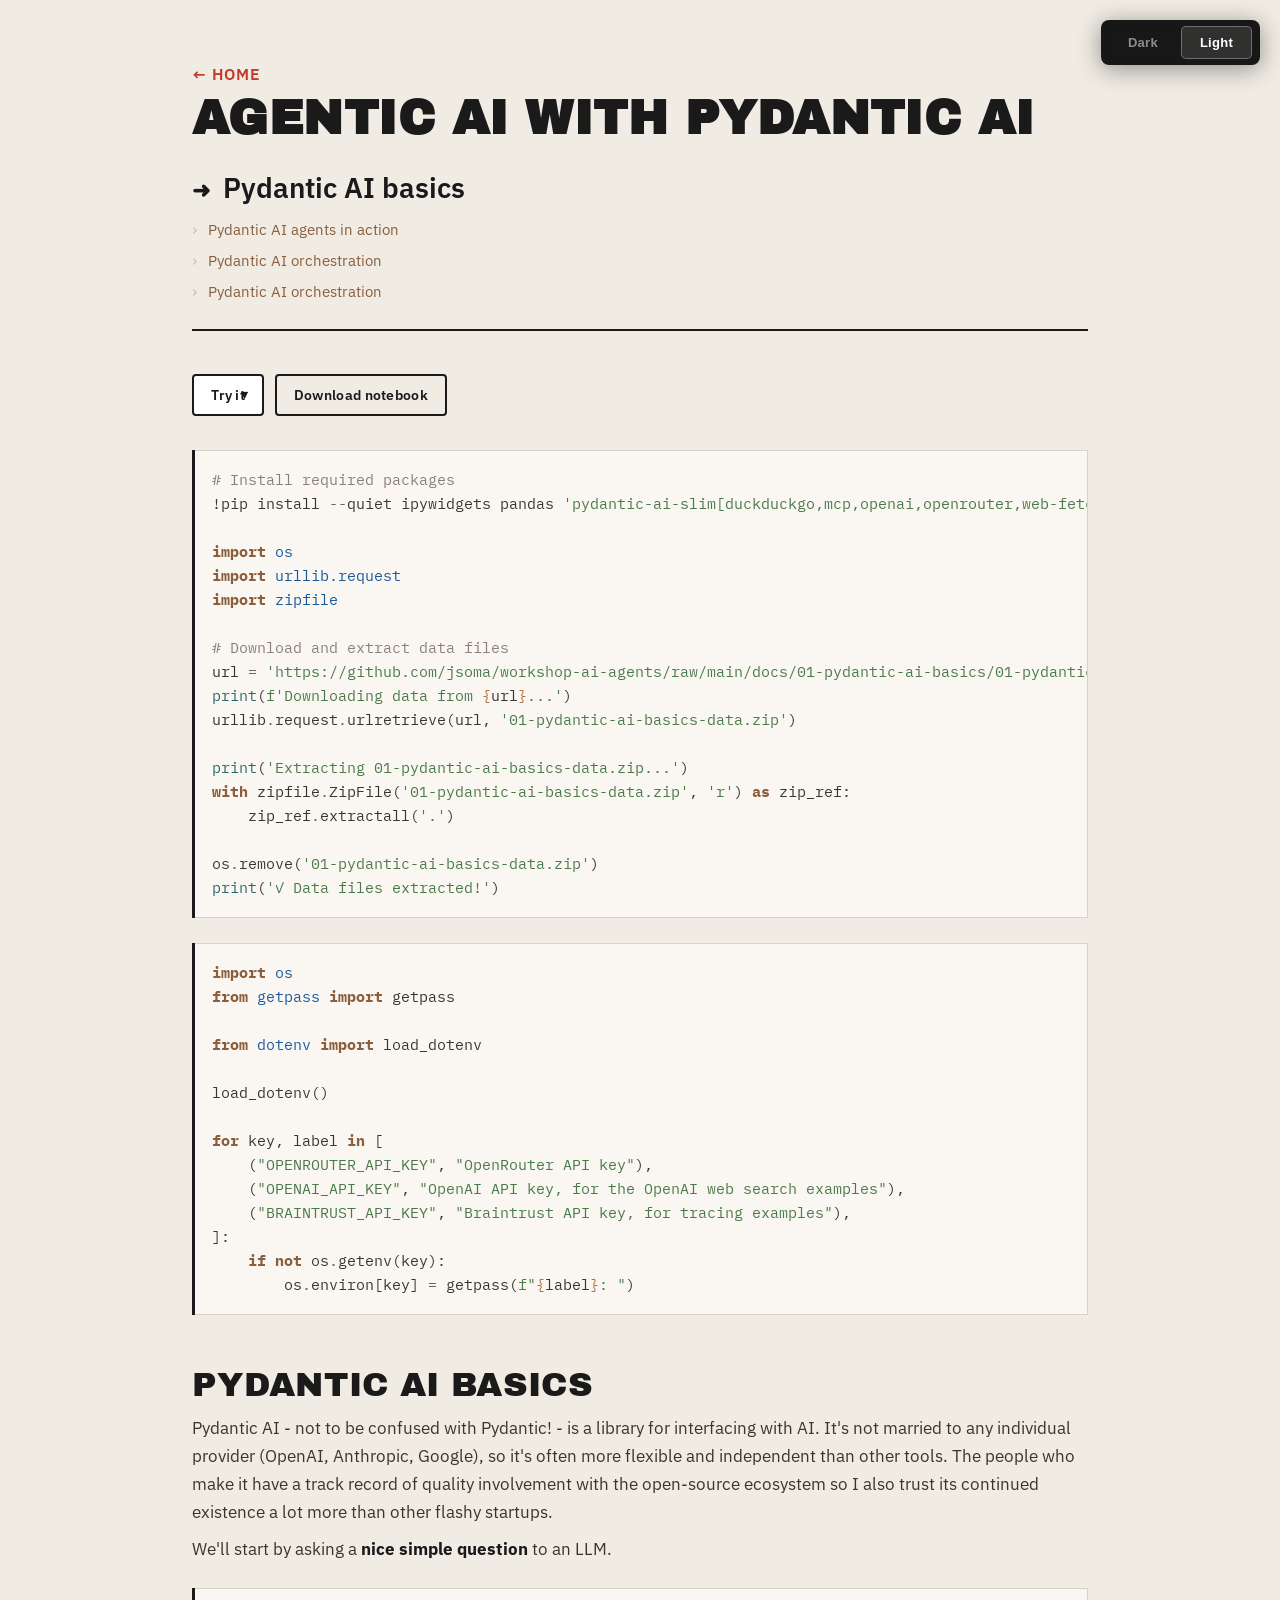
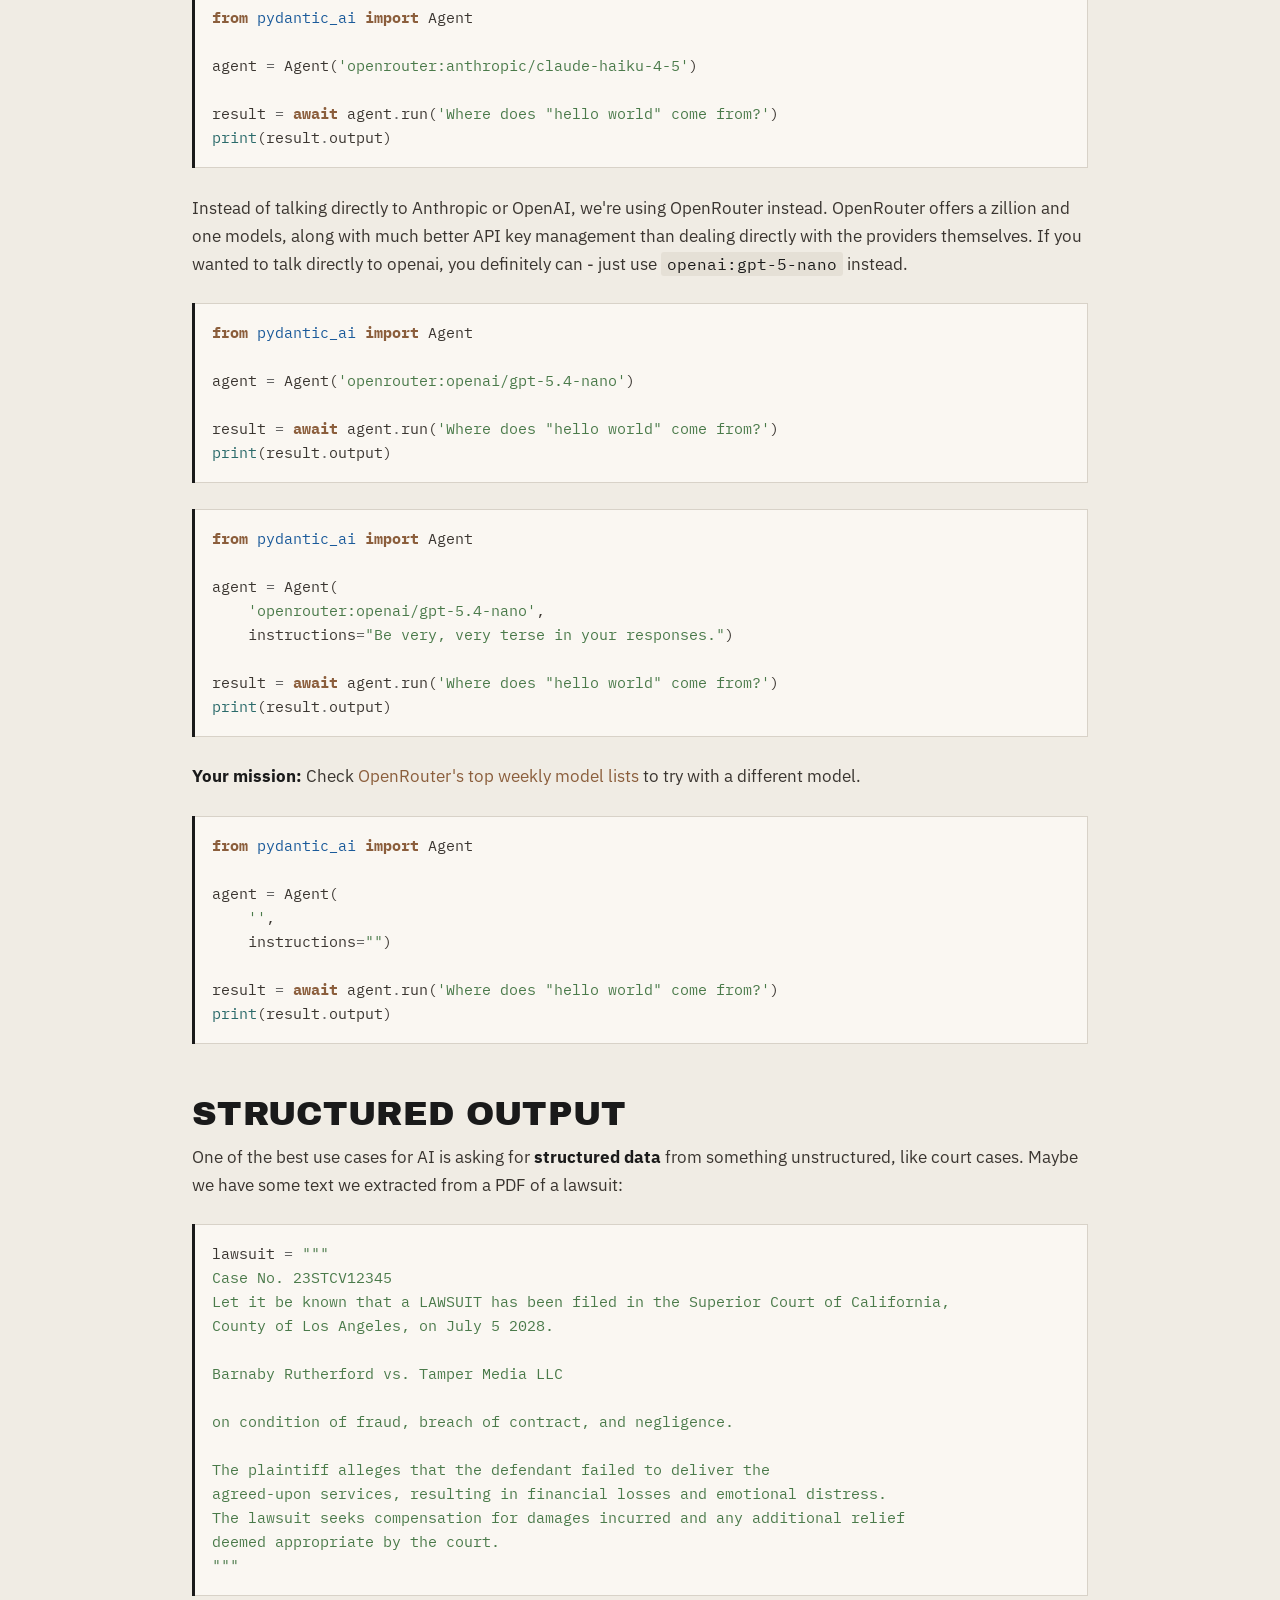
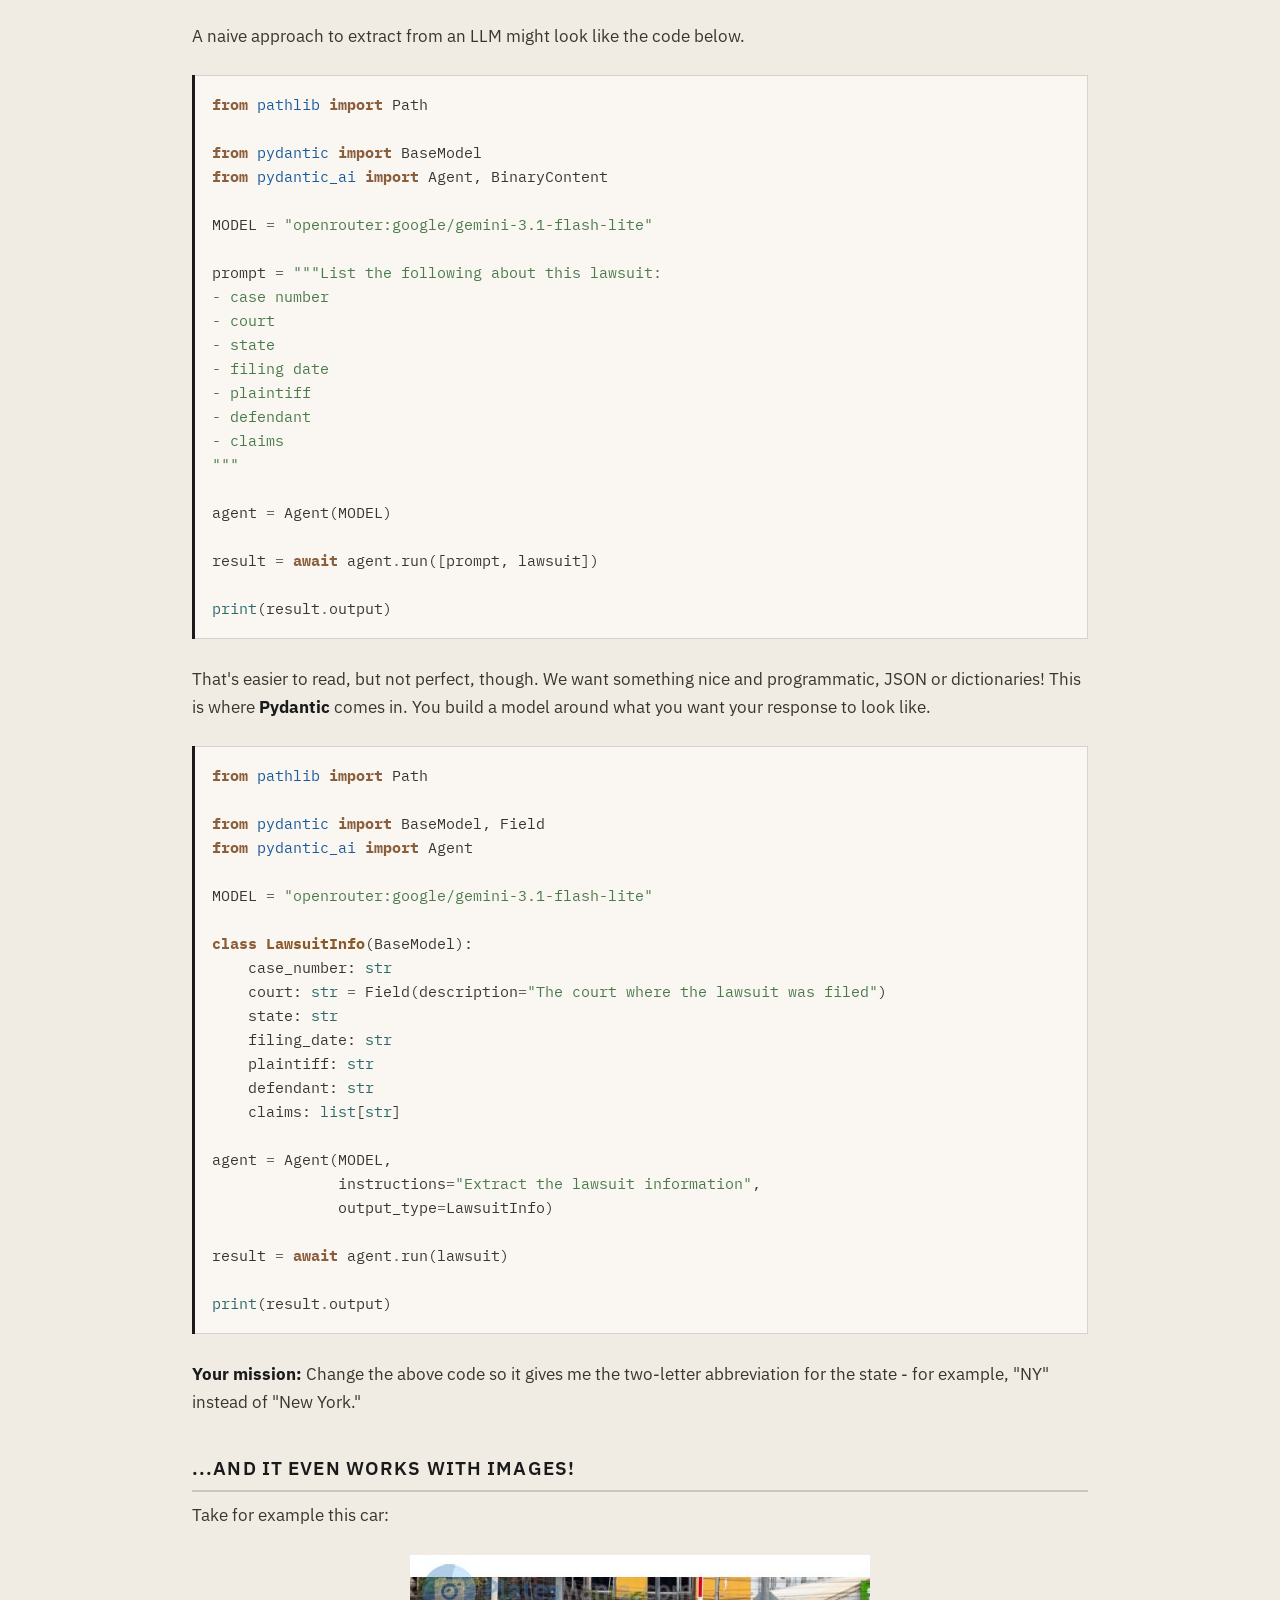
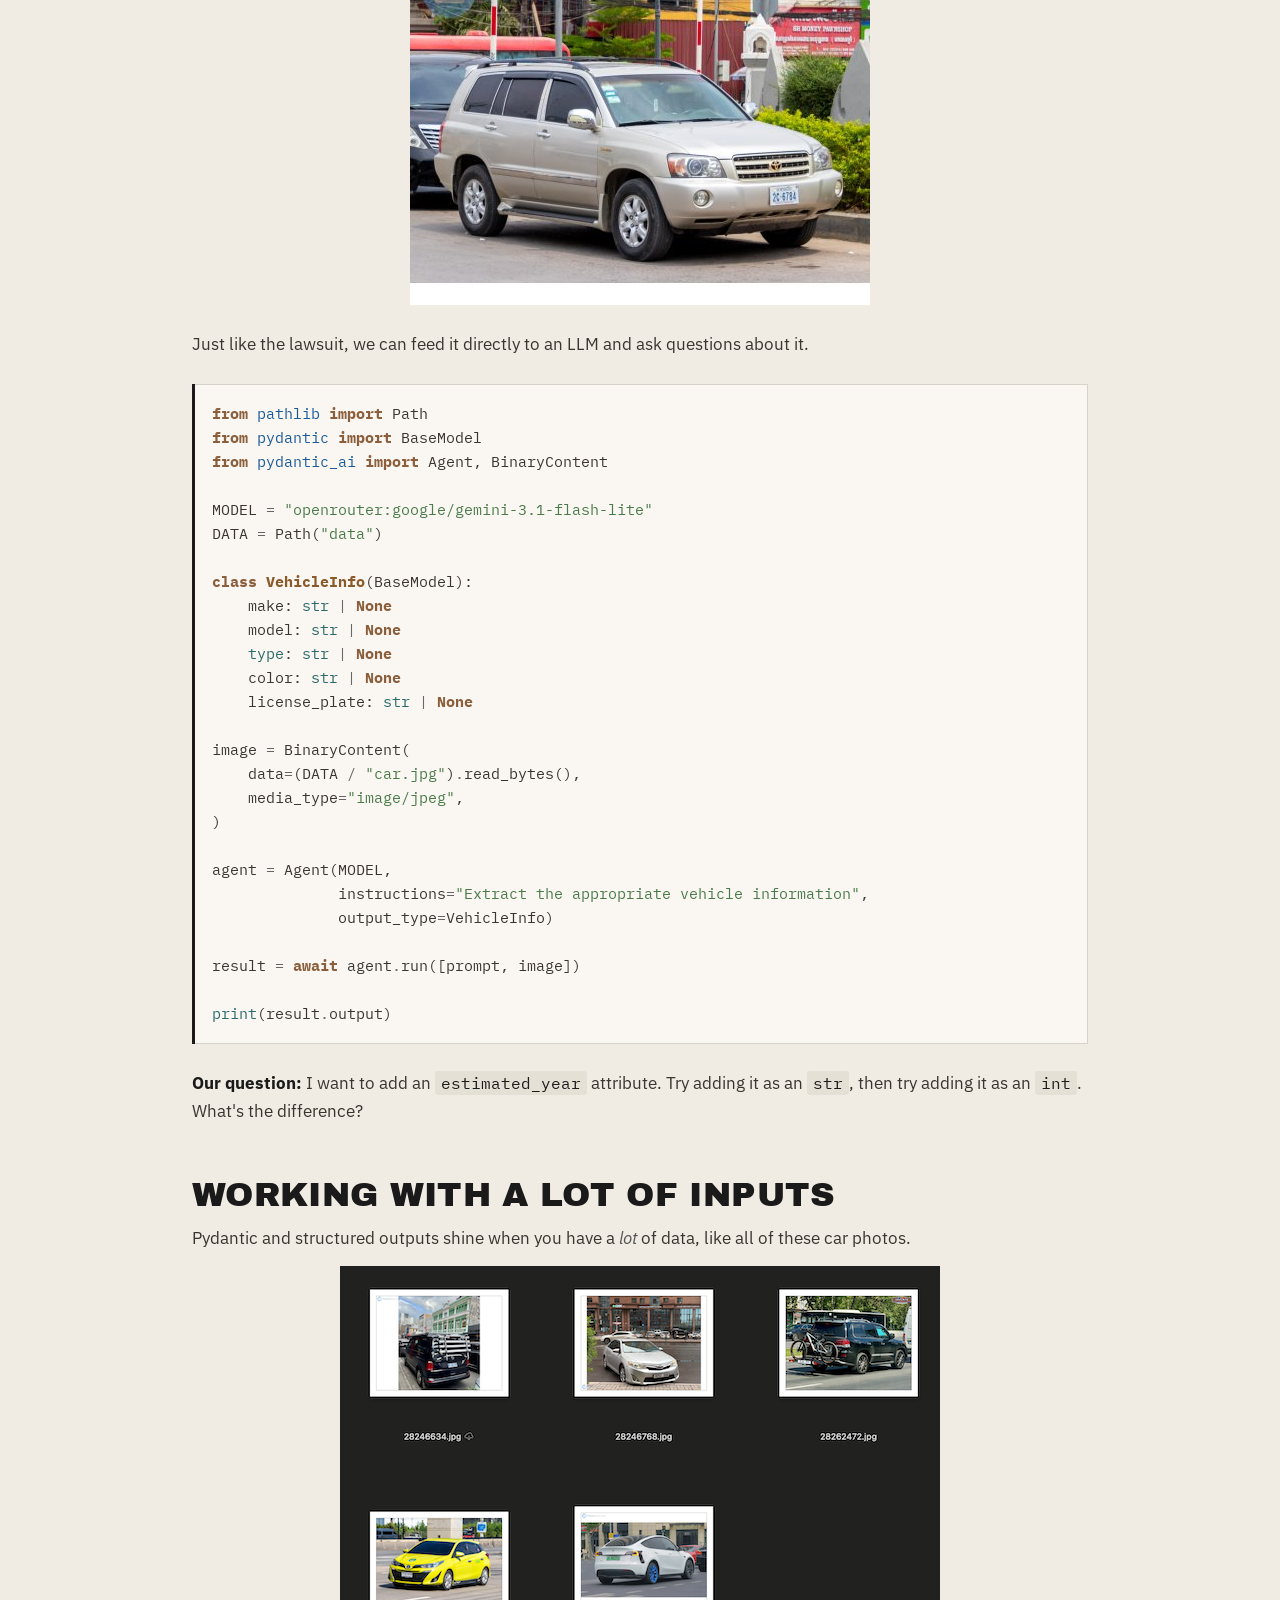
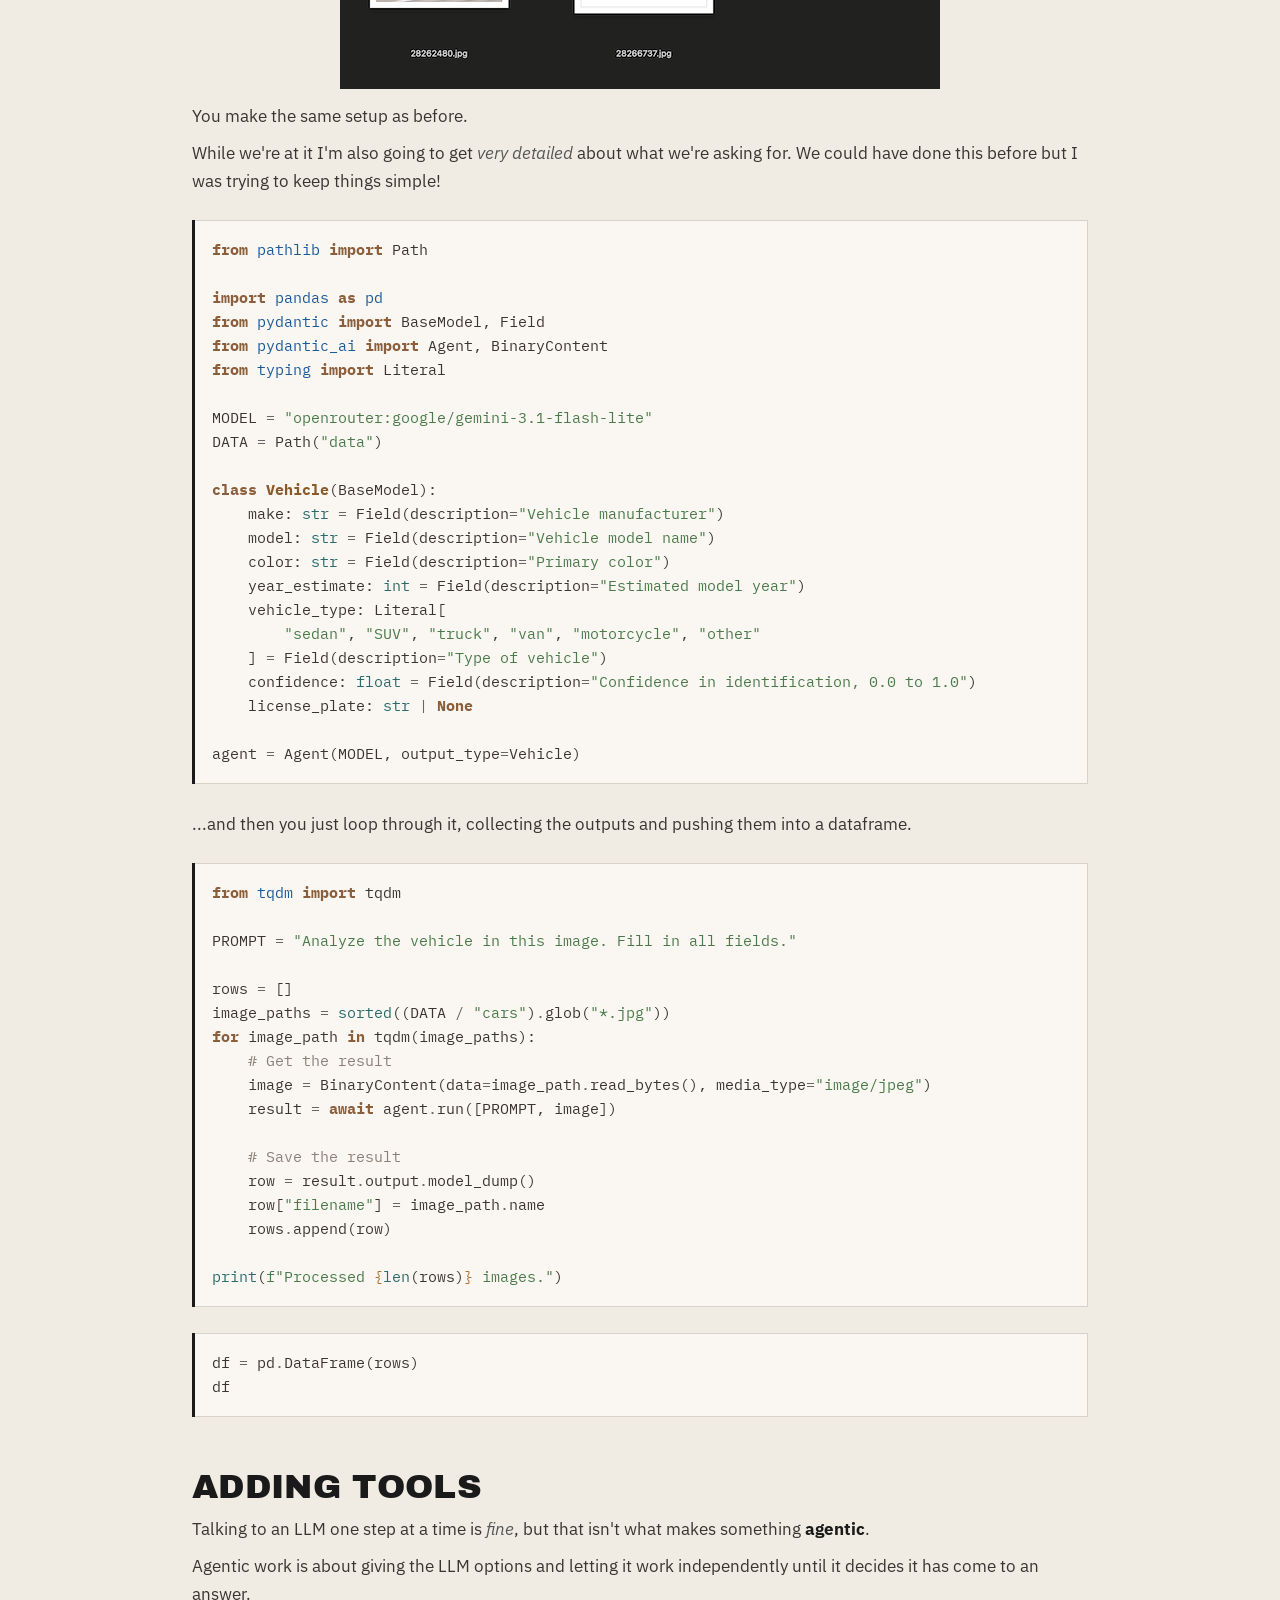
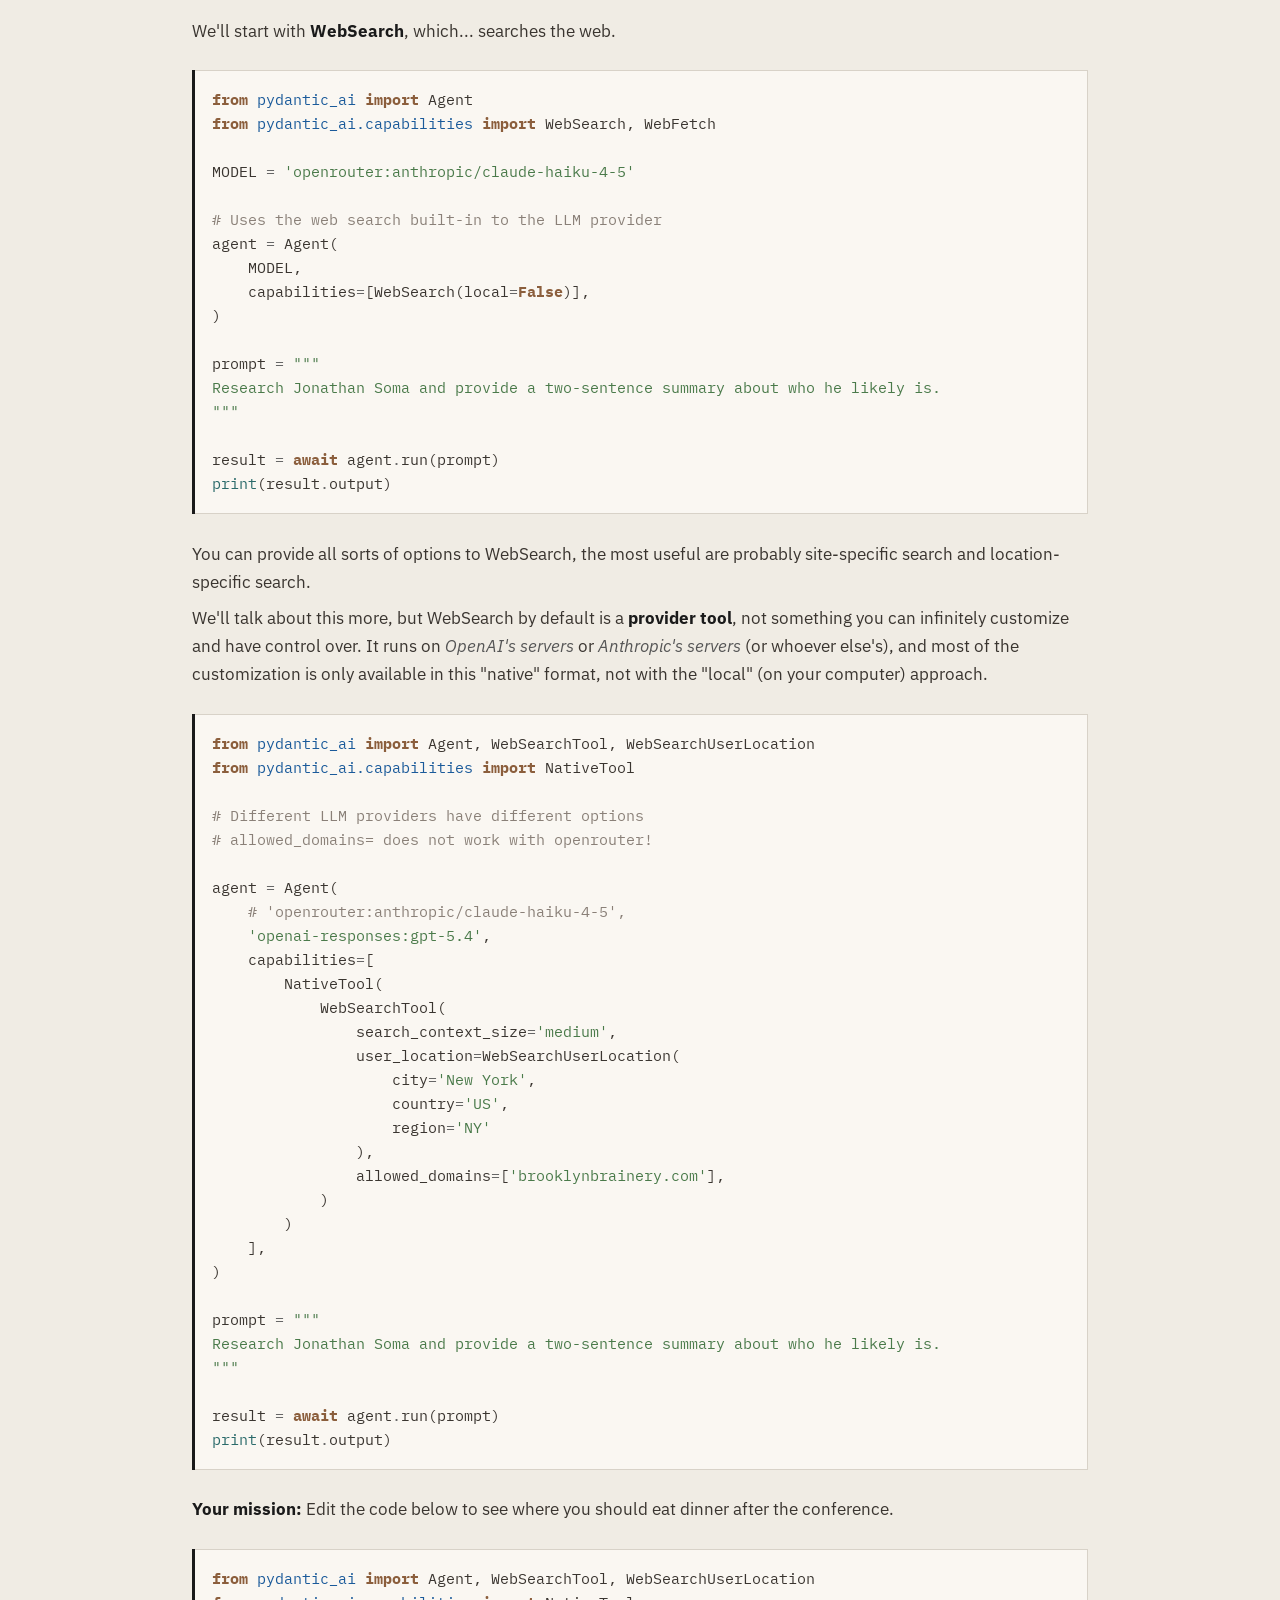
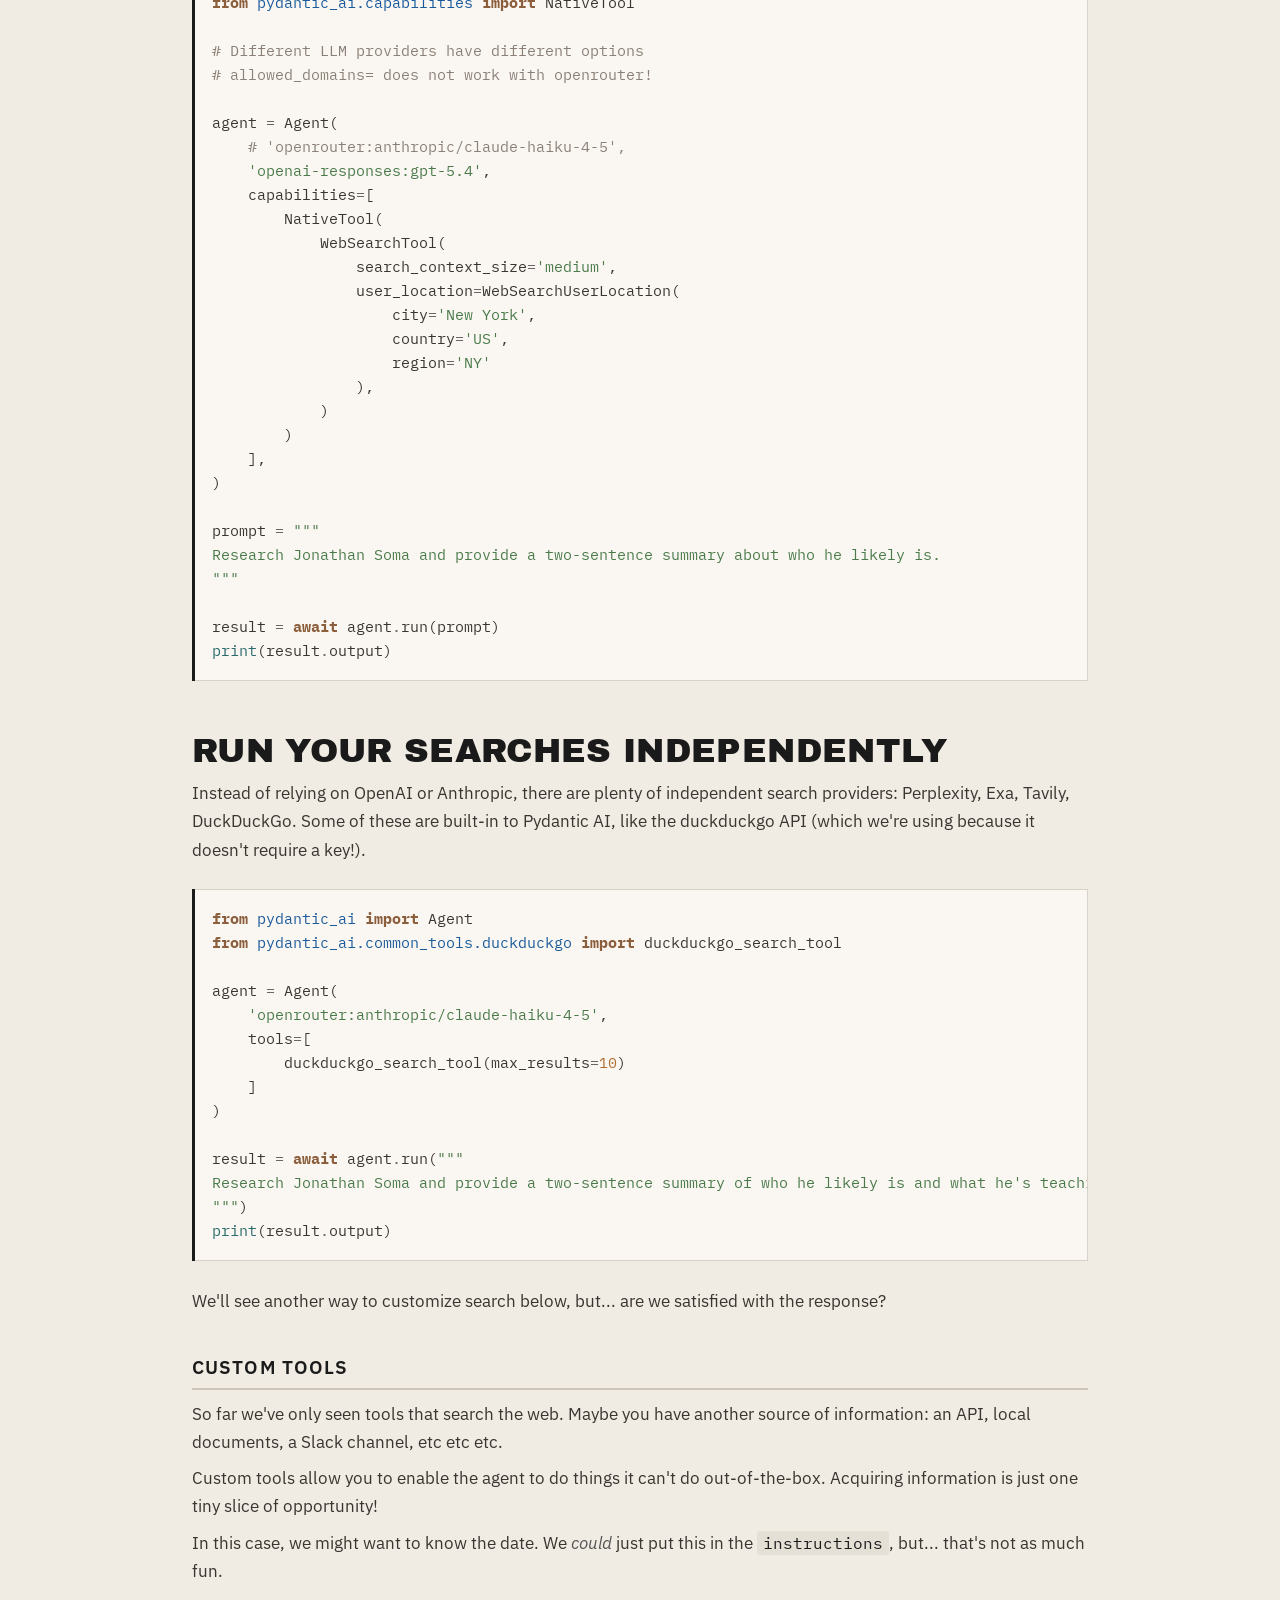
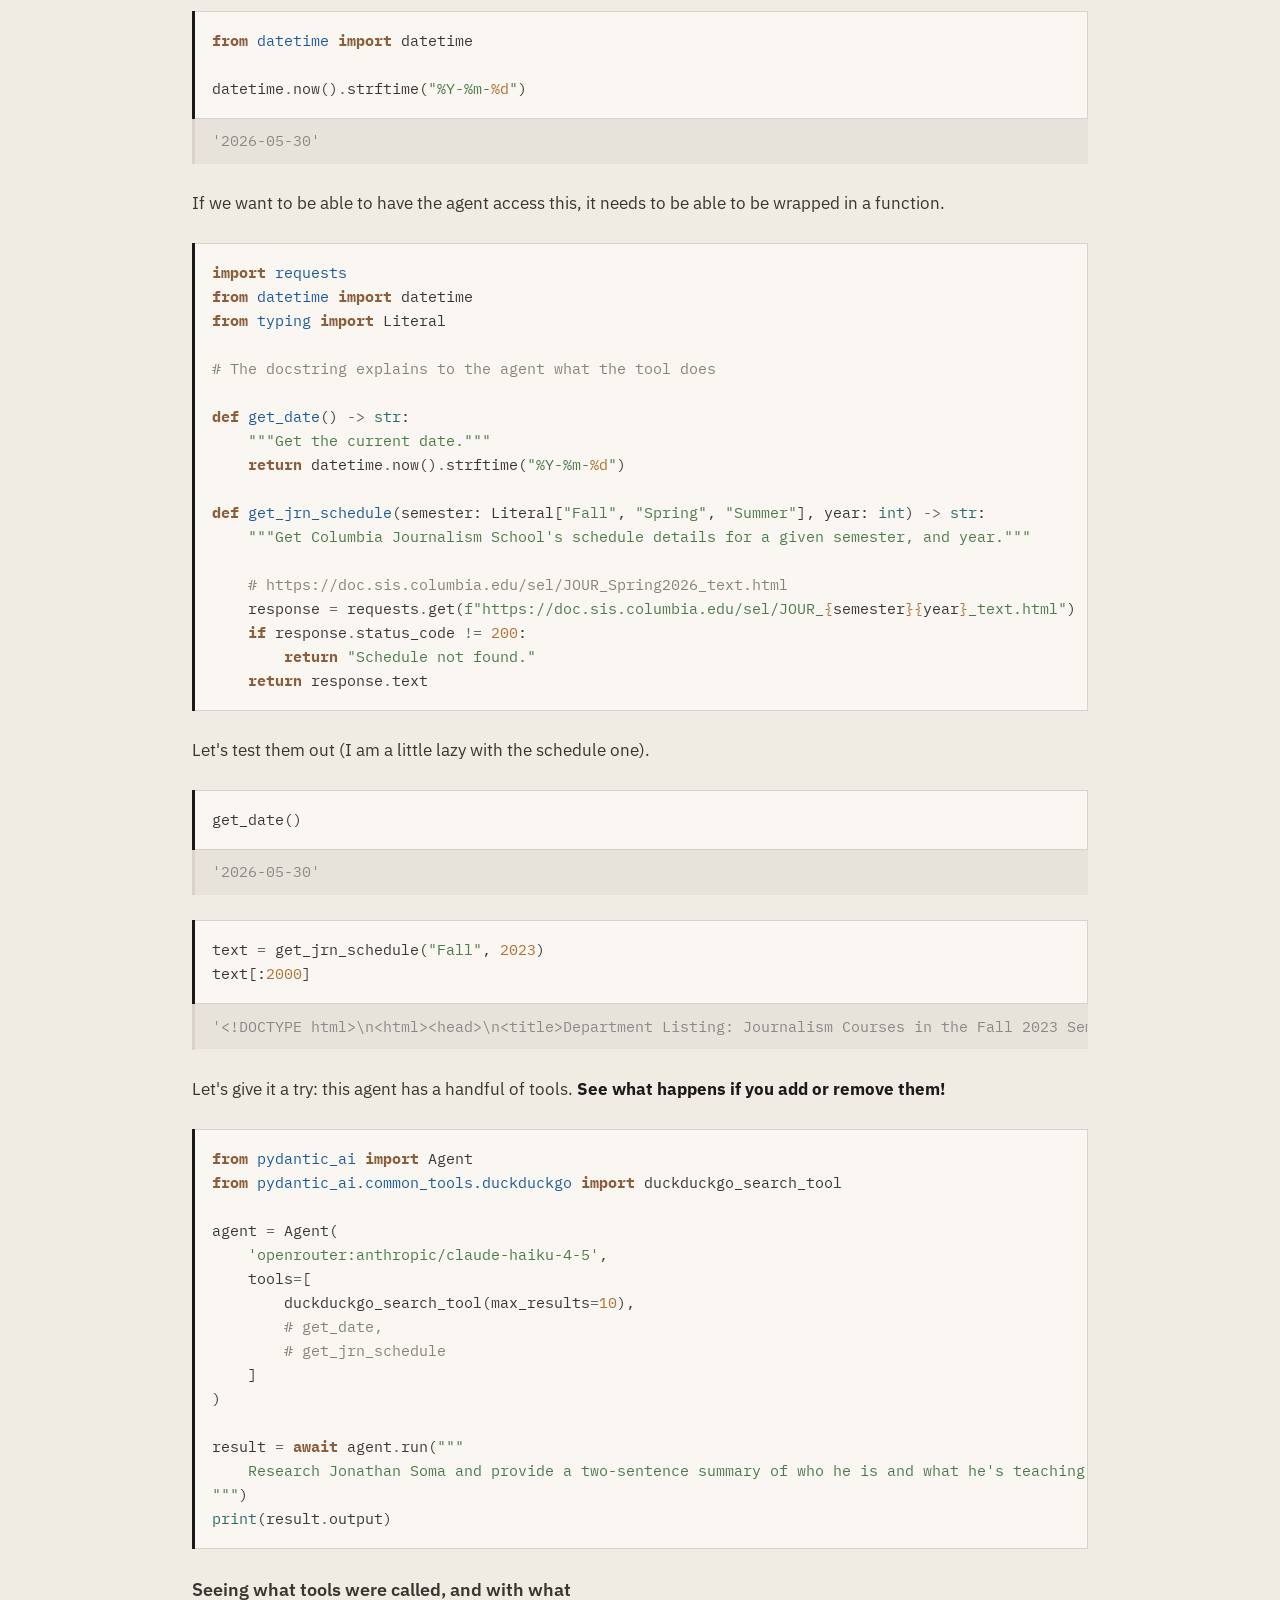
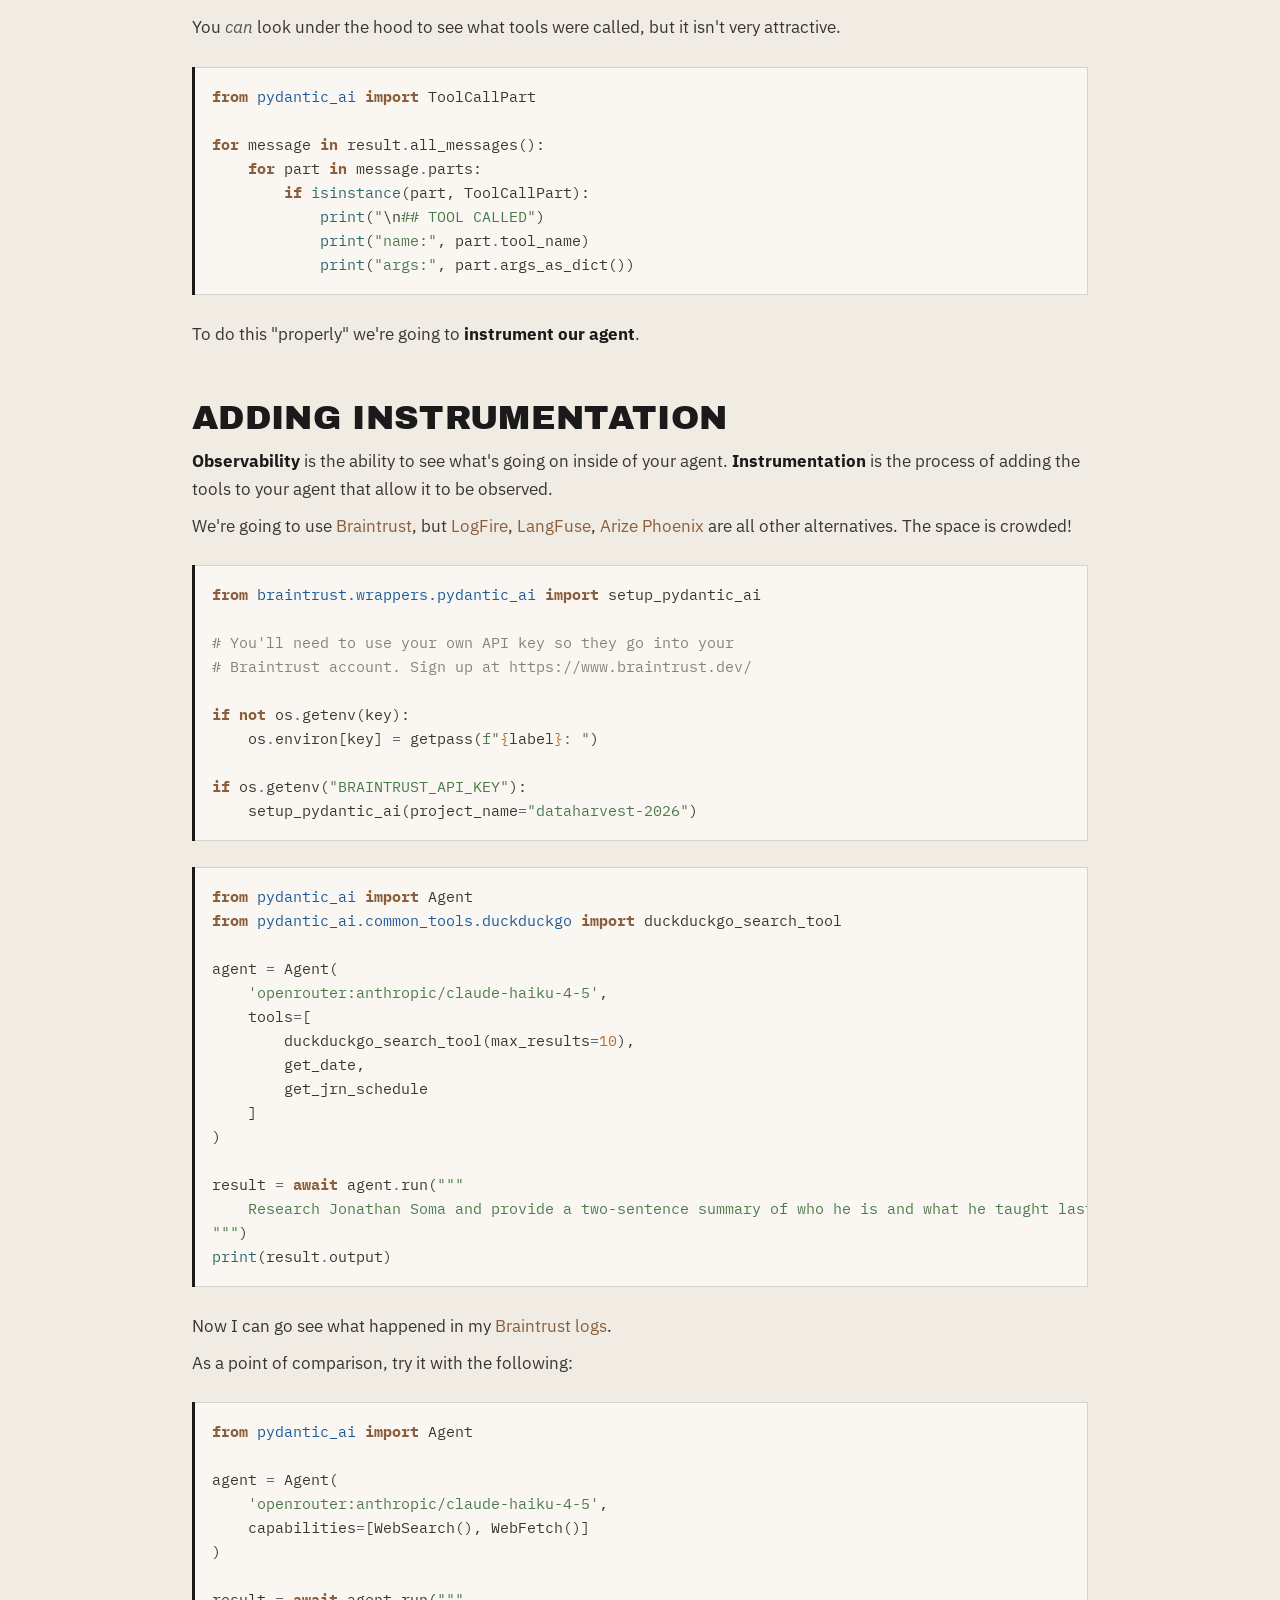
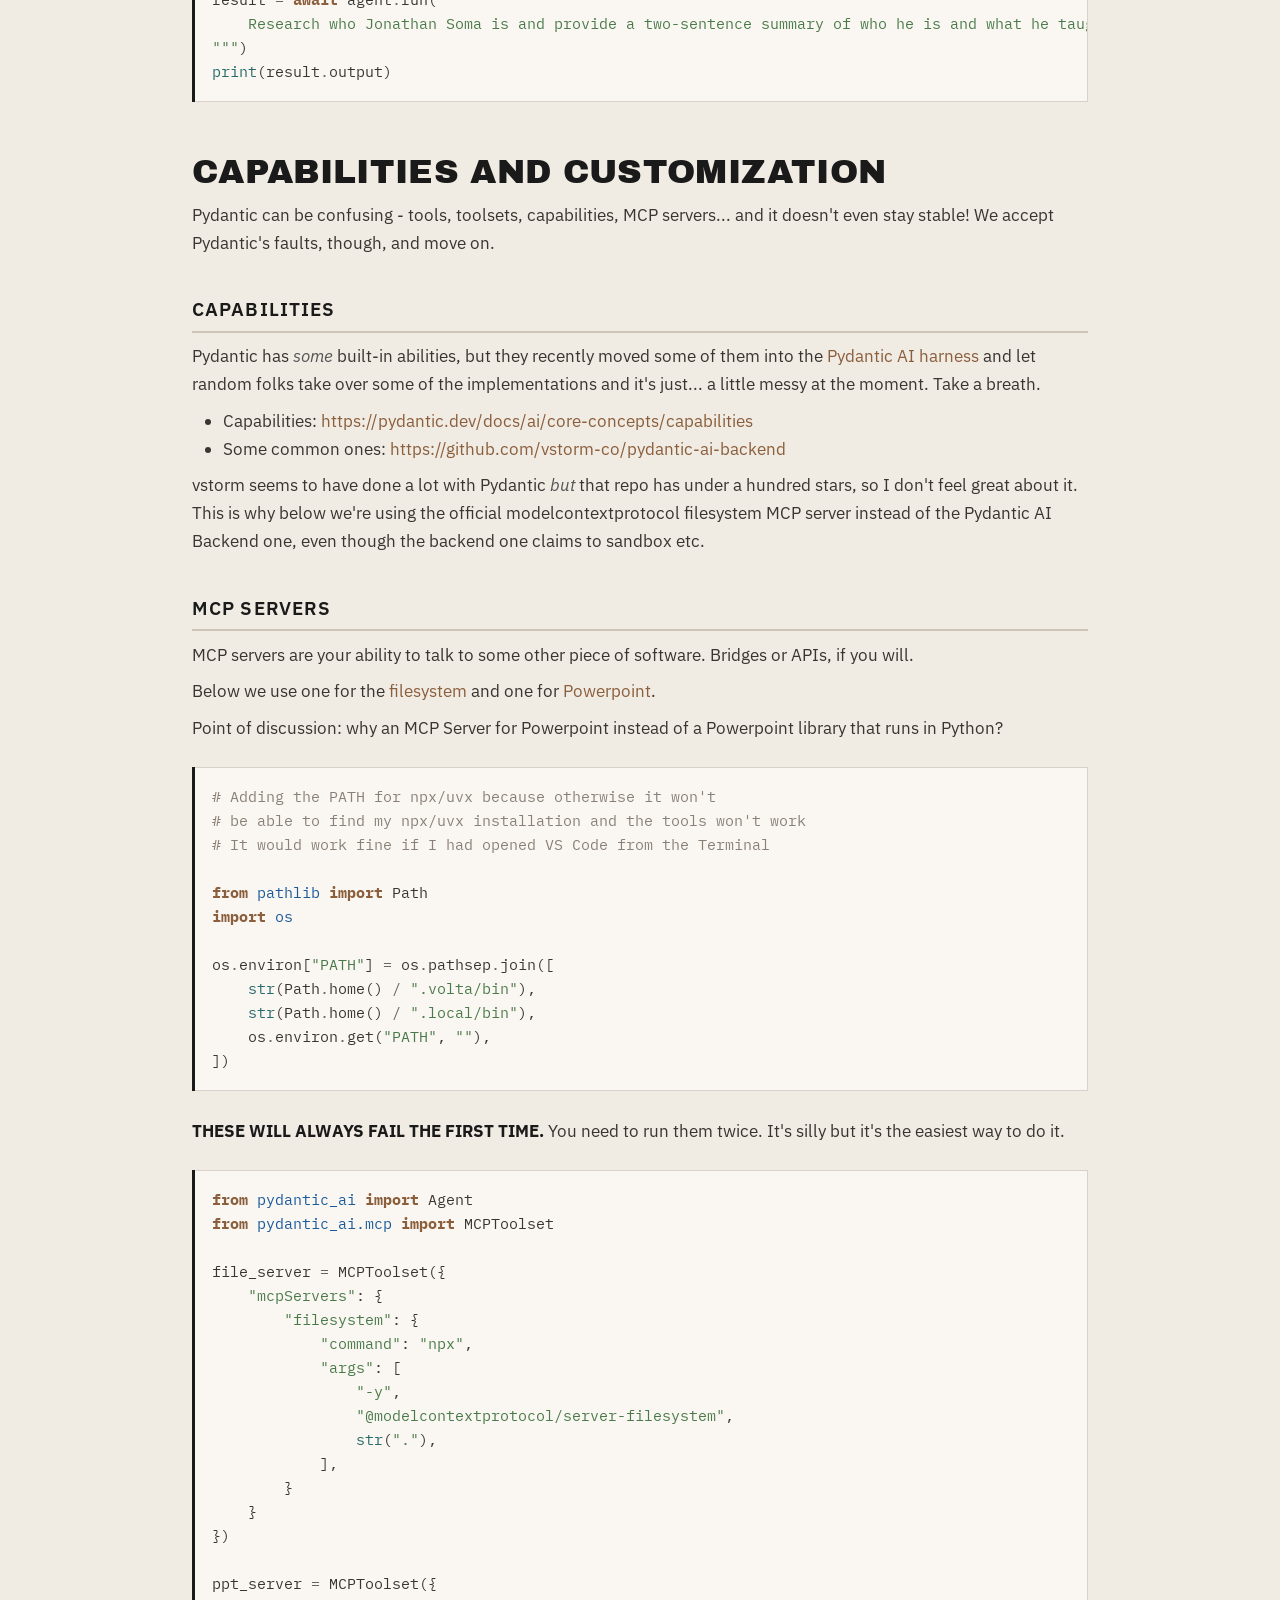
==== commit 2d060a58: "Update pydantic-ai" ====
--- a/docs/01-pydantic-ai-basics/01-pydantic-ai-basics-ANSWERS.html
+++ b/docs/01-pydantic-ai-basics/01-pydantic-ai-basics-ANSWERS.html
@@ -71,7 +71,13 @@
         
         <li>
             
-            <a href="../03-pydantic-ai-orchestration/03-pydantic-ai-orchestration-ANSWERS.html">Pydantic AI orchestration</a>
+            <a href="../03-pydantic-ai-and-property-ownership-orchestration/03-pydantic-ai-orchestration-ANSWERS.html">Pydantic AI orchestration</a>
+            
+        </li>
+        
+        <li>
+            
+            <a href="../04-pydantic-ai-and-oil-spills-more-orchestration/04-pydantic-ai-north-dakota-spills-ANSWERS.html">Pydantic AI orchestration</a>
             
         </li>
         
@@ -101,13 +107,13 @@
 </div>
 
 
-<div class="cell border-box-sizing code_cell rendered" id="cell-id=bf8bd8f5">
+<div class="cell border-box-sizing code_cell rendered" id="cell-id=3851d008">
 <div class="input">
 <div class="prompt input_prompt">In [ ]:</div>
 <div class="inner_cell">
 <div class="input_area">
 <div class="highlight hl-ipython3"><pre><span></span><span class="c1"># Install required packages</span>
-<span class="err">!</span><span class="n">pip</span> <span class="n">install</span> <span class="o">--</span><span class="n">upgrade</span> <span class="o">--</span><span class="n">quiet</span> <span class="n">ipywidgets</span> <span class="n">pandas</span> <span class="s1">'pydantic-ai-slim[duckduckgo,mcp,openai,openrouter,web-fetch]'</span> <span class="n">python</span><span class="o">-</span><span class="n">dotenv</span> <span class="n">braintrust</span> <span class="n">requests</span> <span class="n">tqdm</span>
+<span class="err">!</span><span class="n">pip</span> <span class="n">install</span> <span class="o">--</span><span class="n">quiet</span> <span class="n">ipywidgets</span> <span class="n">pandas</span> <span class="s1">'pydantic-ai-slim[duckduckgo,mcp,openai,openrouter,web-fetch]'</span> <span class="n">python</span><span class="o">-</span><span class="n">dotenv</span> <span class="n">braintrust</span> <span class="n">requests</span> <span class="n">tqdm</span>
 
 <span class="kn">import</span><span class="w"> </span><span class="nn">os</span>
 <span class="kn">import</span><span class="w"> </span><span class="nn">urllib.request</span>
@@ -131,7 +137,7 @@
 </div>
 <div class="cell border-box-sizing code_cell rendered" id="cell-id=7e2a5490">
 <div class="input">
-<div class="prompt input_prompt">In [ ]:</div>
+<div class="prompt input_prompt">In [1]:</div>
 <div class="inner_cell">
 <div class="input_area">
 <div class="highlight hl-ipython3"><pre><span></span><span class="kn">import</span><span class="w"> </span><span class="nn">os</span>
@@ -210,6 +216,31 @@
 <span class="n">agent</span> <span class="o">=</span> <span class="n">Agent</span><span class="p">(</span>
     <span class="s1">'openrouter:openai/gpt-5.4-nano'</span><span class="p">,</span>
     <span class="n">instructions</span><span class="o">=</span><span class="s2">"Be very, very terse in your responses."</span><span class="p">)</span>
+
+<span class="n">result</span> <span class="o">=</span> <span class="k">await</span> <span class="n">agent</span><span class="o">.</span><span class="n">run</span><span class="p">(</span><span class="s1">'Where does "hello world" come from?'</span><span class="p">)</span>  
+<span class="nb">print</span><span class="p">(</span><span class="n">result</span><span class="o">.</span><span class="n">output</span><span class="p">)</span>
+</pre></div>
+</div>
+</div>
+</div>
+</div>
+<div class="cell border-box-sizing text_cell rendered" id="cell-id=c9f0ce92"><div class="prompt input_prompt">
+</div><div class="inner_cell">
+<div class="text_cell_render border-box-sizing rendered_html">
+<p><strong>Your mission:</strong> Check <a href="https://openrouter.ai/models?output_modalities=text&amp;order=top-weekly">OpenRouter's top weekly model lists</a> to try with a different model.</p>
+</div>
+</div>
+</div>
+<div class="cell border-box-sizing code_cell rendered" id="cell-id=aa8fbaab">
+<div class="input">
+<div class="prompt input_prompt">In [ ]:</div>
+<div class="inner_cell">
+<div class="input_area">
+<div class="highlight hl-ipython3"><pre><span></span><span class="kn">from</span><span class="w"> </span><span class="nn">pydantic_ai</span><span class="w"> </span><span class="kn">import</span> <span class="n">Agent</span>
+
+<span class="n">agent</span> <span class="o">=</span> <span class="n">Agent</span><span class="p">(</span>
+    <span class="s1">''</span><span class="p">,</span>
+    <span class="n">instructions</span><span class="o">=</span><span class="s2">""</span><span class="p">)</span>
 
 <span class="n">result</span> <span class="o">=</span> <span class="k">await</span> <span class="n">agent</span><span class="o">.</span><span class="n">run</span><span class="p">(</span><span class="s1">'Where does "hello world" come from?'</span><span class="p">)</span>  
 <span class="nb">print</span><span class="p">(</span><span class="n">result</span><span class="o">.</span><span class="n">output</span><span class="p">)</span>
@@ -302,14 +333,14 @@
 <div class="input_area">
 <div class="highlight hl-ipython3"><pre><span></span><span class="kn">from</span><span class="w"> </span><span class="nn">pathlib</span><span class="w"> </span><span class="kn">import</span> <span class="n">Path</span>
 
-<span class="kn">from</span><span class="w"> </span><span class="nn">pydantic</span><span class="w"> </span><span class="kn">import</span> <span class="n">BaseModel</span>
+<span class="kn">from</span><span class="w"> </span><span class="nn">pydantic</span><span class="w"> </span><span class="kn">import</span> <span class="n">BaseModel</span><span class="p">,</span> <span class="n">Field</span>
 <span class="kn">from</span><span class="w"> </span><span class="nn">pydantic_ai</span><span class="w"> </span><span class="kn">import</span> <span class="n">Agent</span>
 
 <span class="n">MODEL</span> <span class="o">=</span> <span class="s2">"openrouter:google/gemini-3.1-flash-lite"</span>
 
 <span class="k">class</span><span class="w"> </span><span class="nc">LawsuitInfo</span><span class="p">(</span><span class="n">BaseModel</span><span class="p">):</span>
     <span class="n">case_number</span><span class="p">:</span> <span class="nb">str</span>
-    <span class="n">court</span><span class="p">:</span> <span class="nb">str</span>
+    <span class="n">court</span><span class="p">:</span> <span class="nb">str</span> <span class="o">=</span> <span class="n">Field</span><span class="p">(</span><span class="n">description</span><span class="o">=</span><span class="s2">"The court where the lawsuit was filed"</span><span class="p">)</span>
     <span class="n">state</span><span class="p">:</span> <span class="nb">str</span>
     <span class="n">filing_date</span><span class="p">:</span> <span class="nb">str</span>
     <span class="n">plaintiff</span><span class="p">:</span> <span class="nb">str</span>
@@ -325,6 +356,13 @@
 <span class="nb">print</span><span class="p">(</span><span class="n">result</span><span class="o">.</span><span class="n">output</span><span class="p">)</span>
 </pre></div>
 </div>
+</div>
+</div>
+</div>
+<div class="cell border-box-sizing text_cell rendered" id="cell-id=d5e8d410"><div class="prompt input_prompt">
+</div><div class="inner_cell">
+<div class="text_cell_render border-box-sizing rendered_html">
+<p><strong>Your mission:</strong> Change the above code so it gives me the two-letter abbreviation for the state - for example, "NY" instead of "New York."</p>
 </div>
 </div>
 </div>
@@ -367,7 +405,6 @@
     <span class="nb">type</span><span class="p">:</span> <span class="nb">str</span> <span class="o">|</span> <span class="kc">None</span>
     <span class="n">color</span><span class="p">:</span> <span class="nb">str</span> <span class="o">|</span> <span class="kc">None</span>
     <span class="n">license_plate</span><span class="p">:</span> <span class="nb">str</span> <span class="o">|</span> <span class="kc">None</span>
-    <span class="n">estimated_year</span><span class="p">:</span> <span class="nb">str</span> <span class="o">|</span> <span class="kc">None</span>
 
 <span class="n">image</span> <span class="o">=</span> <span class="n">BinaryContent</span><span class="p">(</span>
     <span class="n">data</span><span class="o">=</span><span class="p">(</span><span class="n">DATA</span> <span class="o">/</span> <span class="s2">"car.jpg"</span><span class="p">)</span><span class="o">.</span><span class="n">read_bytes</span><span class="p">(),</span>
@@ -383,6 +420,13 @@
 <span class="nb">print</span><span class="p">(</span><span class="n">result</span><span class="o">.</span><span class="n">output</span><span class="p">)</span>
 </pre></div>
 </div>
+</div>
+</div>
+</div>
+<div class="cell border-box-sizing text_cell rendered" id="cell-id=3ce40fc4"><div class="prompt input_prompt">
+</div><div class="inner_cell">
+<div class="text_cell_render border-box-sizing rendered_html">
+<p><strong>Our question:</strong> I want to add an <code>estimated_year</code> attribute. Try adding it as an <code>str</code>, then try adding it as an <code>int</code>. What's the difference?</p>
 </div>
 </div>
 </div>
@@ -502,8 +546,7 @@
 <span class="p">)</span>
 
 <span class="n">prompt</span> <span class="o">=</span> <span class="s2">"""</span>
-<span class="s2">Research who Jonathan Soma is and provide a two-sentence summary</span>
-<span class="s2">of who he likely is.</span>
+<span class="s2">Research Jonathan Soma and provide a two-sentence summary about who he likely is.</span>
 <span class="s2">"""</span>
 
 <span class="n">result</span> <span class="o">=</span> <span class="k">await</span> <span class="n">agent</span><span class="o">.</span><span class="n">run</span><span class="p">(</span><span class="n">prompt</span><span class="p">)</span>
@@ -552,7 +595,57 @@
     <span class="p">],</span>
 <span class="p">)</span>
 
-<span class="n">result</span> <span class="o">=</span> <span class="k">await</span> <span class="n">agent</span><span class="o">.</span><span class="n">run</span><span class="p">(</span><span class="s1">'Research who Jonathan Soma is and provide a two-sentence summary of who he likely is.'</span><span class="p">)</span>
+<span class="n">prompt</span> <span class="o">=</span> <span class="s2">"""</span>
+<span class="s2">Research Jonathan Soma and provide a two-sentence summary about who he likely is.</span>
+<span class="s2">"""</span>
+
+<span class="n">result</span> <span class="o">=</span> <span class="k">await</span> <span class="n">agent</span><span class="o">.</span><span class="n">run</span><span class="p">(</span><span class="n">prompt</span><span class="p">)</span>
+<span class="nb">print</span><span class="p">(</span><span class="n">result</span><span class="o">.</span><span class="n">output</span><span class="p">)</span>
+</pre></div>
+</div>
+</div>
+</div>
+</div>
+<div class="cell border-box-sizing text_cell rendered" id="cell-id=409e8ba7"><div class="prompt input_prompt">
+</div><div class="inner_cell">
+<div class="text_cell_render border-box-sizing rendered_html">
+<p><strong>Your mission:</strong> Edit the code below to see where you should eat dinner after the conference.</p>
+</div>
+</div>
+</div>
+<div class="cell border-box-sizing code_cell rendered" id="cell-id=42b63cff">
+<div class="input">
+<div class="prompt input_prompt">In [ ]:</div>
+<div class="inner_cell">
+<div class="input_area">
+<div class="highlight hl-ipython3"><pre><span></span><span class="kn">from</span><span class="w"> </span><span class="nn">pydantic_ai</span><span class="w"> </span><span class="kn">import</span> <span class="n">Agent</span><span class="p">,</span> <span class="n">WebSearchTool</span><span class="p">,</span> <span class="n">WebSearchUserLocation</span>
+<span class="kn">from</span><span class="w"> </span><span class="nn">pydantic_ai.capabilities</span><span class="w"> </span><span class="kn">import</span> <span class="n">NativeTool</span>
+
+<span class="c1"># Different LLM providers have different options</span>
+<span class="c1"># allowed_domains= does not work with openrouter!</span>
+
+<span class="n">agent</span> <span class="o">=</span> <span class="n">Agent</span><span class="p">(</span>
+    <span class="c1"># 'openrouter:anthropic/claude-haiku-4-5',</span>
+    <span class="s1">'openai-responses:gpt-5.4'</span><span class="p">,</span>
+    <span class="n">capabilities</span><span class="o">=</span><span class="p">[</span>
+        <span class="n">NativeTool</span><span class="p">(</span>
+            <span class="n">WebSearchTool</span><span class="p">(</span>
+                <span class="n">search_context_size</span><span class="o">=</span><span class="s1">'medium'</span><span class="p">,</span>
+                <span class="n">user_location</span><span class="o">=</span><span class="n">WebSearchUserLocation</span><span class="p">(</span>
+                    <span class="n">city</span><span class="o">=</span><span class="s1">'New York'</span><span class="p">,</span>
+                    <span class="n">country</span><span class="o">=</span><span class="s1">'US'</span><span class="p">,</span>
+                    <span class="n">region</span><span class="o">=</span><span class="s1">'NY'</span>
+                <span class="p">),</span>
+            <span class="p">)</span>
+        <span class="p">)</span>
+    <span class="p">],</span>
+<span class="p">)</span>
+
+<span class="n">prompt</span> <span class="o">=</span> <span class="s2">"""</span>
+<span class="s2">Research Jonathan Soma and provide a two-sentence summary about who he likely is.</span>
+<span class="s2">"""</span>
+
+<span class="n">result</span> <span class="o">=</span> <span class="k">await</span> <span class="n">agent</span><span class="o">.</span><span class="n">run</span><span class="p">(</span><span class="n">prompt</span><span class="p">)</span>
 <span class="nb">print</span><span class="p">(</span><span class="n">result</span><span class="o">.</span><span class="n">output</span><span class="p">)</span>
 </pre></div>
 </div>
@@ -562,7 +655,7 @@
 <div class="cell border-box-sizing text_cell rendered" id="cell-id=2a2c2ace"><div class="prompt input_prompt">
 </div><div class="inner_cell">
 <div class="text_cell_render border-box-sizing rendered_html">
-<h1 id="Run-your-tools-locally">Run your tools locally<a class="anchor-link" href="#Run-your-tools-locally">¶</a></h1><p>Search: Perplexity, Exa, Tavily, DDG</p>
+<h1 id="Run-your-searches-independently">Run your searches independently<a class="anchor-link" href="#Run-your-searches-independently">¶</a></h1><p>Instead of relying on OpenAI or Anthropic, there are plenty of independent search providers: Perplexity, Exa, Tavily, DuckDuckGo. Some of these are built-in to Pydantic AI, like the duckduckgo API (which we're using because it doesn't require a key!).</p>
 </div>
 </div>
 </div>
@@ -582,11 +675,18 @@
 <span class="p">)</span>
 
 <span class="n">result</span> <span class="o">=</span> <span class="k">await</span> <span class="n">agent</span><span class="o">.</span><span class="n">run</span><span class="p">(</span><span class="s2">"""</span>
-<span class="s2">Research who Jonathan Soma is and provide a two-sentence summary of who he likely is and what he's teaching this semester.</span>
+<span class="s2">Research Jonathan Soma and provide a two-sentence summary of who he likely is and what he's teaching this semester.</span>
 <span class="s2">"""</span><span class="p">)</span>
 <span class="nb">print</span><span class="p">(</span><span class="n">result</span><span class="o">.</span><span class="n">output</span><span class="p">)</span>
 </pre></div>
 </div>
+</div>
+</div>
+</div>
+<div class="cell border-box-sizing text_cell rendered" id="cell-id=8c0ac33a"><div class="prompt input_prompt">
+</div><div class="inner_cell">
+<div class="text_cell_render border-box-sizing rendered_html">
+<p>We'll see another way to customize search below, but... are we satisfied with the response?</p>
 </div>
 </div>
 </div>
@@ -595,6 +695,37 @@
 <div class="text_cell_render border-box-sizing rendered_html">
 <h2 id="Custom-tools">Custom tools<a class="anchor-link" href="#Custom-tools">¶</a></h2><p>So far we've only seen tools that search the web. Maybe you have another source of information: an API, local documents, a Slack channel, etc etc etc.</p>
 <p>Custom tools allow you to enable the agent to do things it can't do out-of-the-box. Acquiring information is just one tiny slice of opportunity!</p>
+<p>In this case, we might want to know the date. We <em>could</em> just put this in the <code>instructions</code>, but... that's not as much fun.</p>
+</div>
+</div>
+</div>
+<div class="cell border-box-sizing code_cell rendered" id="cell-id=65a64300">
+<div class="input">
+<div class="prompt input_prompt">In [2]:</div>
+<div class="inner_cell">
+<div class="input_area">
+<div class="highlight hl-ipython3"><pre><span></span><span class="kn">from</span><span class="w"> </span><span class="nn">datetime</span><span class="w"> </span><span class="kn">import</span> <span class="n">datetime</span>
+
+<span class="n">datetime</span><span class="o">.</span><span class="n">now</span><span class="p">()</span><span class="o">.</span><span class="n">strftime</span><span class="p">(</span><span class="s2">"%Y-%m-</span><span class="si">%d</span><span class="s2">"</span><span class="p">)</span>
+</pre></div>
+</div>
+</div>
+</div>
+<div class="output_wrapper">
+<div class="output">
+<div class="output_area">
+<div class="prompt output_prompt">Out[2]:</div>
+<div class="output_text output_subarea output_execute_result">
+<pre>'2026-05-30'</pre>
+</div>
+</div>
+</div>
+</div>
+</div>
+<div class="cell border-box-sizing text_cell rendered" id="cell-id=250756e0"><div class="prompt input_prompt">
+</div><div class="inner_cell">
+<div class="text_cell_render border-box-sizing rendered_html">
+<p>If we want to be able to have the agent access this, it needs to be able to be wrapped in a function.</p>
 </div>
 </div>
 </div>
@@ -605,6 +736,7 @@
 <div class="input_area">
 <div class="highlight hl-ipython3"><pre><span></span><span class="kn">import</span><span class="w"> </span><span class="nn">requests</span>
 <span class="kn">from</span><span class="w"> </span><span class="nn">datetime</span><span class="w"> </span><span class="kn">import</span> <span class="n">datetime</span>
+<span class="kn">from</span><span class="w"> </span><span class="nn">typing</span><span class="w"> </span><span class="kn">import</span> <span class="n">Literal</span>
 
 <span class="c1"># The docstring explains to the agent what the tool does</span>
 
@@ -625,9 +757,37 @@
 </div>
 </div>
 </div>
+<div class="cell border-box-sizing text_cell rendered" id="cell-id=f0ffee47"><div class="prompt input_prompt">
+</div><div class="inner_cell">
+<div class="text_cell_render border-box-sizing rendered_html">
+<p>Let's test them out (I am a little lazy with the schedule one).</p>
+</div>
+</div>
+</div>
+<div class="cell border-box-sizing code_cell rendered" id="cell-id=23a0ef7e">
+<div class="input">
+<div class="prompt input_prompt">In [5]:</div>
+<div class="inner_cell">
+<div class="input_area">
+<div class="highlight hl-ipython3"><pre><span></span><span class="n">get_date</span><span class="p">()</span>
+</pre></div>
+</div>
+</div>
+</div>
+<div class="output_wrapper">
+<div class="output">
+<div class="output_area">
+<div class="prompt output_prompt">Out[5]:</div>
+<div class="output_text output_subarea output_execute_result">
+<pre>'2026-05-30'</pre>
+</div>
+</div>
+</div>
+</div>
+</div>
 <div class="cell border-box-sizing code_cell rendered" id="cell-id=287d2b90">
 <div class="input">
-<div class="prompt input_prompt">In [ ]:</div>
+<div class="prompt input_prompt">In [6]:</div>
 <div class="inner_cell">
 <div class="input_area">
 <div class="highlight hl-ipython3"><pre><span></span><span class="n">text</span> <span class="o">=</span> <span class="n">get_jrn_schedule</span><span class="p">(</span><span class="s2">"Fall"</span><span class="p">,</span> <span class="mi">2023</span><span class="p">)</span>
@@ -636,11 +796,21 @@
 </div>
 </div>
 </div>
+<div class="output_wrapper">
+<div class="output">
+<div class="output_area">
+<div class="prompt output_prompt">Out[6]:</div>
+<div class="output_text output_subarea output_execute_result">
+<pre>'&lt;!DOCTYPE html&gt;\n&lt;html&gt;&lt;head&gt;\n&lt;title&gt;Department Listing: Journalism Courses in the Fall 2023 Semester&lt;/title&gt;\n&lt;meta charset="utf-8"&gt;\n&lt;meta name="robots" content="noindex,nofollow"&gt;\n&lt;link rel="stylesheet" href="../doc_main.v02.css"&gt;\n&lt;/head&gt;\n&lt;body&gt;&lt;div id="text-header"&gt;\n&lt;h1&gt;Department Listing: Journalism Courses in the Fall 2023 Semester&lt;/h1&gt;&lt;/div&gt;\n&lt;pre&gt;\n     Number Sec  Call#      Pts  Title                           Day Time          Room Building        Faculty\n                 L App Activity  Subject\n\nREGI J0001  001  12878     1-12  REGISTERED FOR JOURNALISM                                              \n                       DUMMY CO  Registered                                                             \nRESI J0001  001  12879        0  1-RESIDENCE UNIT F-T JOUR                                              \n                       INDEPEND  Residence Unit                                                         \nRSRH J0001  001  12880        0  RESEARCH-JOURNALISM                                                    \n                       INDEPEND  Research                                                               \nJOUR J0004  001  15231        0  Journalism Now                  T 6:00pm-7:30pm   301 Journalism Buil  O\'Kelley, Winnie\n                       REGISTRA  Journalism                                                             \nJOUR J0005  001  15355        0  MASTER\'S THESIS WORKSHOP        F 10:00am-11:30a  201 Journalism Buil  Belkin, Lisa\n                       DUMMY CO  Journalism                                                             \nJOUR J0008  001  15697        0  LAB FEE REG                                                            \n                       DUMMY CO  Journalism                                                             \n                            Note: $50 lab fee for Photo I\nJOUR J0008  002  15698        0  VC Still Photo FALL                                                    \n                       DUMMY CO  Journali'</pre>
+</div>
+</div>
+</div>
+</div>
 </div>
 <div class="cell border-box-sizing text_cell rendered" id="cell-id=fe473d75"><div class="prompt input_prompt">
 </div><div class="inner_cell">
 <div class="text_cell_render border-box-sizing rendered_html">
-<p>Let's give it a try: this agent has a handful of tools. See what happens if you add or remove them!</p>
+<p>Let's give it a try: this agent has a handful of tools. <strong>See what happens if you add or remove them!</strong></p>
 </div>
 </div>
 </div>
@@ -657,12 +827,12 @@
     <span class="n">tools</span><span class="o">=</span><span class="p">[</span>
         <span class="n">duckduckgo_search_tool</span><span class="p">(</span><span class="n">max_results</span><span class="o">=</span><span class="mi">10</span><span class="p">),</span>
         <span class="c1"># get_date,</span>
-        <span class="n">get_jrn_schedule</span>
+        <span class="c1"># get_jrn_schedule</span>
     <span class="p">]</span>
 <span class="p">)</span>
 
 <span class="n">result</span> <span class="o">=</span> <span class="k">await</span> <span class="n">agent</span><span class="o">.</span><span class="n">run</span><span class="p">(</span><span class="s2">"""</span>
-<span class="s2">    Research who Jonathan Soma is and provide a two-sentence summary of who he is and what he's teaching this semester.</span>
+<span class="s2">    Research Jonathan Soma and provide a two-sentence summary of who he is and what he's teaching this semester.</span>
 <span class="s2">"""</span><span class="p">)</span>
 <span class="nb">print</span><span class="p">(</span><span class="n">result</span><span class="o">.</span><span class="n">output</span><span class="p">)</span>
 </pre></div>
@@ -711,7 +881,14 @@
 <div class="input_area">
 <div class="highlight hl-ipython3"><pre><span></span><span class="kn">from</span><span class="w"> </span><span class="nn">braintrust.wrappers.pydantic_ai</span><span class="w"> </span><span class="kn">import</span> <span class="n">setup_pydantic_ai</span>
 
-<span class="n">setup_pydantic_ai</span><span class="p">(</span><span class="n">project_name</span><span class="o">=</span><span class="s2">"dataharvest-2026"</span><span class="p">)</span>
+<span class="c1"># You'll need to use your own API key so they go into your</span>
+<span class="c1"># Braintrust account. Sign up at https://www.braintrust.dev/</span>
+
+<span class="k">if</span> <span class="ow">not</span> <span class="n">os</span><span class="o">.</span><span class="n">getenv</span><span class="p">(</span><span class="n">key</span><span class="p">):</span>
+    <span class="n">os</span><span class="o">.</span><span class="n">environ</span><span class="p">[</span><span class="n">key</span><span class="p">]</span> <span class="o">=</span> <span class="n">getpass</span><span class="p">(</span><span class="sa">f</span><span class="s2">"</span><span class="si">{</span><span class="n">label</span><span class="si">}</span><span class="s2">: "</span><span class="p">)</span>
+
+<span class="k">if</span> <span class="n">os</span><span class="o">.</span><span class="n">getenv</span><span class="p">(</span><span class="s2">"BRAINTRUST_API_KEY"</span><span class="p">):</span>
+    <span class="n">setup_pydantic_ai</span><span class="p">(</span><span class="n">project_name</span><span class="o">=</span><span class="s2">"dataharvest-2026"</span><span class="p">)</span>
 </pre></div>
 </div>
 </div>
@@ -735,7 +912,7 @@
 <span class="p">)</span>
 
 <span class="n">result</span> <span class="o">=</span> <span class="k">await</span> <span class="n">agent</span><span class="o">.</span><span class="n">run</span><span class="p">(</span><span class="s2">"""</span>
-<span class="s2">    Research who Jonathan Soma is and provide a two-sentence summary of who he is and what he taught last semester.</span>
+<span class="s2">    Research Jonathan Soma and provide a two-sentence summary of who he is and what he taught last semester.</span>
 <span class="s2">"""</span><span class="p">)</span>
 <span class="nb">print</span><span class="p">(</span><span class="n">result</span><span class="o">.</span><span class="n">output</span><span class="p">)</span>
 </pre></div>
@@ -802,23 +979,44 @@
 </div>
 </div>
 </div>
-<div class="cell border-box-sizing code_cell rendered" id="cell-id=698e9bda">
-<div class="input">
-<div class="prompt input_prompt">In [ ]:</div>
-<div class="inner_cell">
-<div class="input_area">
-<div class="highlight hl-ipython3"><pre><span></span><span class="kn">from</span><span class="w"> </span><span class="nn">pydantic_ai.mcp</span><span class="w"> </span><span class="kn">import</span> <span class="n">MCPToolset</span>
-</pre></div>
-</div>
+<div class="cell border-box-sizing code_cell rendered" id="cell-id=f7667db5">
+<div class="input">
+<div class="prompt input_prompt">In [ ]:</div>
+<div class="inner_cell">
+<div class="input_area">
+<div class="highlight hl-ipython3"><pre><span></span><span class="c1"># Adding the PATH for npx/uvx because otherwise it won't</span>
+<span class="c1"># be able to find my npx/uvx installation and the tools won't work</span>
+<span class="c1"># It would work fine if I had opened VS Code from the Terminal</span>
+
+<span class="kn">from</span><span class="w"> </span><span class="nn">pathlib</span><span class="w"> </span><span class="kn">import</span> <span class="n">Path</span>
+<span class="kn">import</span><span class="w"> </span><span class="nn">os</span>
+
+<span class="n">os</span><span class="o">.</span><span class="n">environ</span><span class="p">[</span><span class="s2">"PATH"</span><span class="p">]</span> <span class="o">=</span> <span class="n">os</span><span class="o">.</span><span class="n">pathsep</span><span class="o">.</span><span class="n">join</span><span class="p">([</span>
+    <span class="nb">str</span><span class="p">(</span><span class="n">Path</span><span class="o">.</span><span class="n">home</span><span class="p">()</span> <span class="o">/</span> <span class="s2">".volta/bin"</span><span class="p">),</span>
+    <span class="nb">str</span><span class="p">(</span><span class="n">Path</span><span class="o">.</span><span class="n">home</span><span class="p">()</span> <span class="o">/</span> <span class="s2">".local/bin"</span><span class="p">),</span>
+    <span class="n">os</span><span class="o">.</span><span class="n">environ</span><span class="o">.</span><span class="n">get</span><span class="p">(</span><span class="s2">"PATH"</span><span class="p">,</span> <span class="s2">""</span><span class="p">),</span>
+<span class="p">])</span>
+</pre></div>
+</div>
+</div>
+</div>
+</div>
+<div class="cell border-box-sizing text_cell rendered" id="cell-id=8796d242"><div class="prompt input_prompt">
+</div><div class="inner_cell">
+<div class="text_cell_render border-box-sizing rendered_html">
+<p><strong>THESE WILL ALWAYS FAIL THE FIRST TIME.</strong> You need to run them twice. It's silly but it's the easiest way to do it.</p>
 </div>
 </div>
 </div>
 <div class="cell border-box-sizing code_cell rendered" id="cell-id=6b584695">
 <div class="input">
-<div class="prompt input_prompt">In [ ]:</div>
-<div class="inner_cell">
-<div class="input_area">
-<div class="highlight hl-ipython3"><pre><span></span><span class="n">file_server</span> <span class="o">=</span> <span class="n">MCPToolset</span><span class="p">({</span>
+<div class="prompt input_prompt">In [7]:</div>
+<div class="inner_cell">
+<div class="input_area">
+<div class="highlight hl-ipython3"><pre><span></span><span class="kn">from</span><span class="w"> </span><span class="nn">pydantic_ai</span><span class="w"> </span><span class="kn">import</span> <span class="n">Agent</span>
+<span class="kn">from</span><span class="w"> </span><span class="nn">pydantic_ai.mcp</span><span class="w"> </span><span class="kn">import</span> <span class="n">MCPToolset</span>
+
+<span class="n">file_server</span> <span class="o">=</span> <span class="n">MCPToolset</span><span class="p">({</span>
     <span class="s2">"mcpServers"</span><span class="p">:</span> <span class="p">{</span>
         <span class="s2">"filesystem"</span><span class="p">:</span> <span class="p">{</span>
             <span class="s2">"command"</span><span class="p">:</span> <span class="s2">"npx"</span><span class="p">,</span>
@@ -846,7 +1044,7 @@
 <span class="c1"># We'll start without toolsets</span>
 <span class="n">agent</span> <span class="o">=</span> <span class="n">Agent</span><span class="p">(</span>
     <span class="s1">'openrouter:anthropic/claude-haiku-4-5'</span><span class="p">,</span>
-    <span class="c1"># toolsets=[file_server, ppt_server],</span>
+    <span class="n">toolsets</span><span class="o">=</span><span class="p">[</span><span class="n">file_server</span><span class="p">,</span> <span class="n">ppt_server</span><span class="p">],</span>
 <span class="p">)</span>
 
 <span class="n">instructions</span> <span class="o">=</span> <span class="sa">f</span><span class="s2">"""</span>
@@ -854,7 +1052,8 @@
 <span class="s2">"""</span>
 
 <span class="n">prompt</span> <span class="o">=</span> <span class="sa">f</span><span class="s2">"""</span>
-<span class="s2">What files are in the current directory? Make a powerpoint presentation about how you did it.</span>
+<span class="s2">What files are in the current directory?</span>
+<span class="s2">Make a powerpoint presentation about how you did it.</span>
 <span class="s2">"""</span>
 
 <span class="n">result</span> <span class="o">=</span> <span class="k">await</span> <span class="n">agent</span><span class="o">.</span><span class="n">run</span><span class="p">(</span><span class="n">prompt</span><span class="p">,</span>
@@ -863,6 +1062,50 @@
 <span class="nb">print</span><span class="p">(</span><span class="n">result</span><span class="o">.</span><span class="n">output</span><span class="p">)</span>
 </pre></div>
 </div>
+</div>
+</div>
+<div class="output_wrapper">
+<div class="output">
+<div class="output_area">
+<div class="prompt"></div>
+<div class="output_subarea output_stream output_stdout output_text">
+<pre>Perfect! Here's what I did:
+
+## Summary
+
+**Files in the Current Directory:**
+The directory contains 26+ items including:
+- **Jupyter Notebooks**: 3 notebooks on Pydantic AI
+- **Python Files**: 2 teaching example scripts
+- **Configuration Files**: .env, .python-version, pyproject.toml, uv.lock
+- **Documentation**: README.md, talk.md
+- **Data Files**: PDFs and text files
+- **Directories**: .venv, .git, data, docs, outputs, research, etc.
+
+**How I Created the Presentation:**
+
+1. **Step 1**: Called `list_allowed_directories()` to find which directories I have access to
+2. **Step 2**: Used `list_directory()` to retrieve all files and folders in that location
+3. **Step 3**: Created a new PowerPoint presentation with 6 slides:
+   - Slide 0: Title slide
+   - Slide 1: Step 1 explanation (finding allowed directories)
+   - Slide 2: Step 2 explanation (listing contents)
+   - Slide 3-4: The files found
+   - Slide 5: Summary
+4. **Step 4**: Populated each slide with bullet points explaining the process
+5. **Step 5**: Saved the presentation as `How_I_Listed_Files.pptx`
+
+The presentation is now saved in your Pydantic AI project directory!
+</pre>
+</div>
+</div>
+</div>
+</div>
+</div>
+<div class="cell border-box-sizing text_cell rendered" id="cell-id=8181bb09"><div class="prompt input_prompt">
+</div><div class="inner_cell">
+<div class="text_cell_render border-box-sizing rendered_html">
+<p>Check out <a href="https://jsoma.github.io/workshop-browser-automation/browser-automation/06-scraper-writer-ANSWERS.html">this automated scraper writer</a> for an example of a <em>lot</em> of tools.</p>
 </div>
 </div>
 </div>
